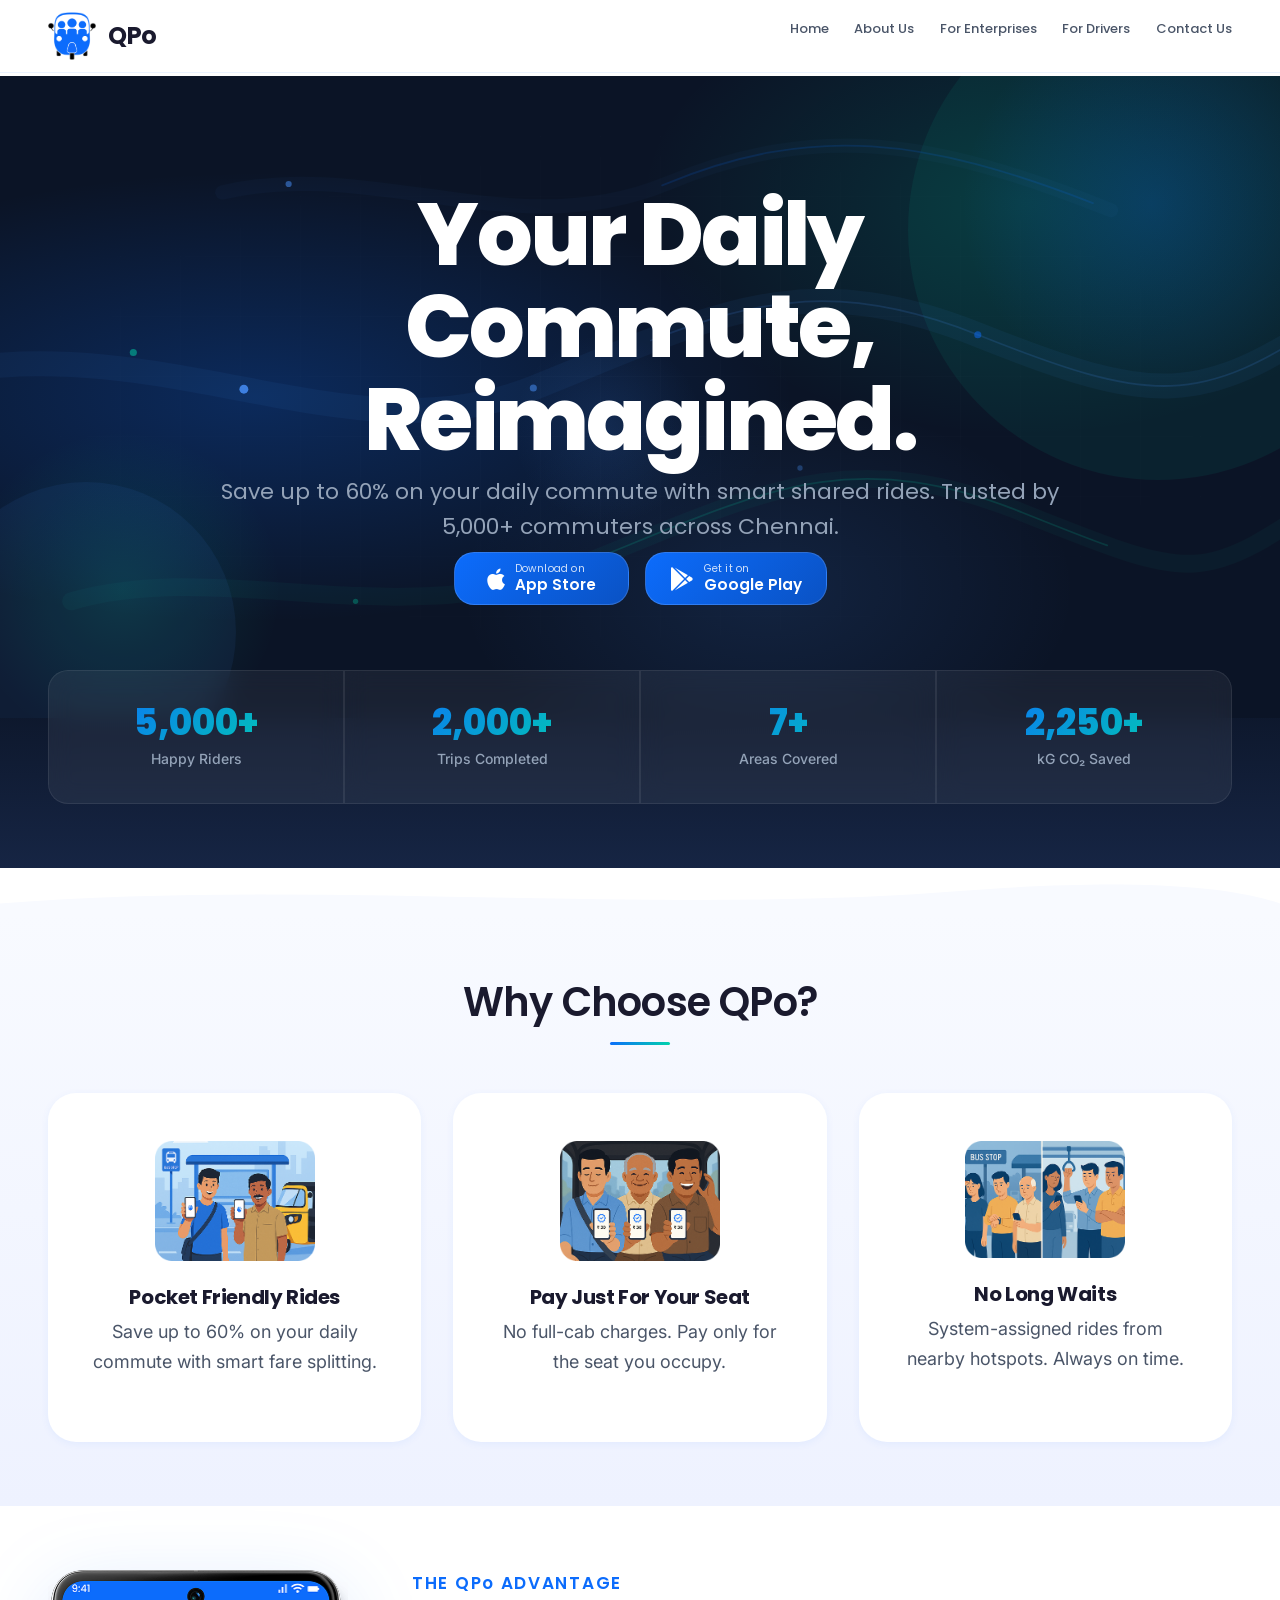
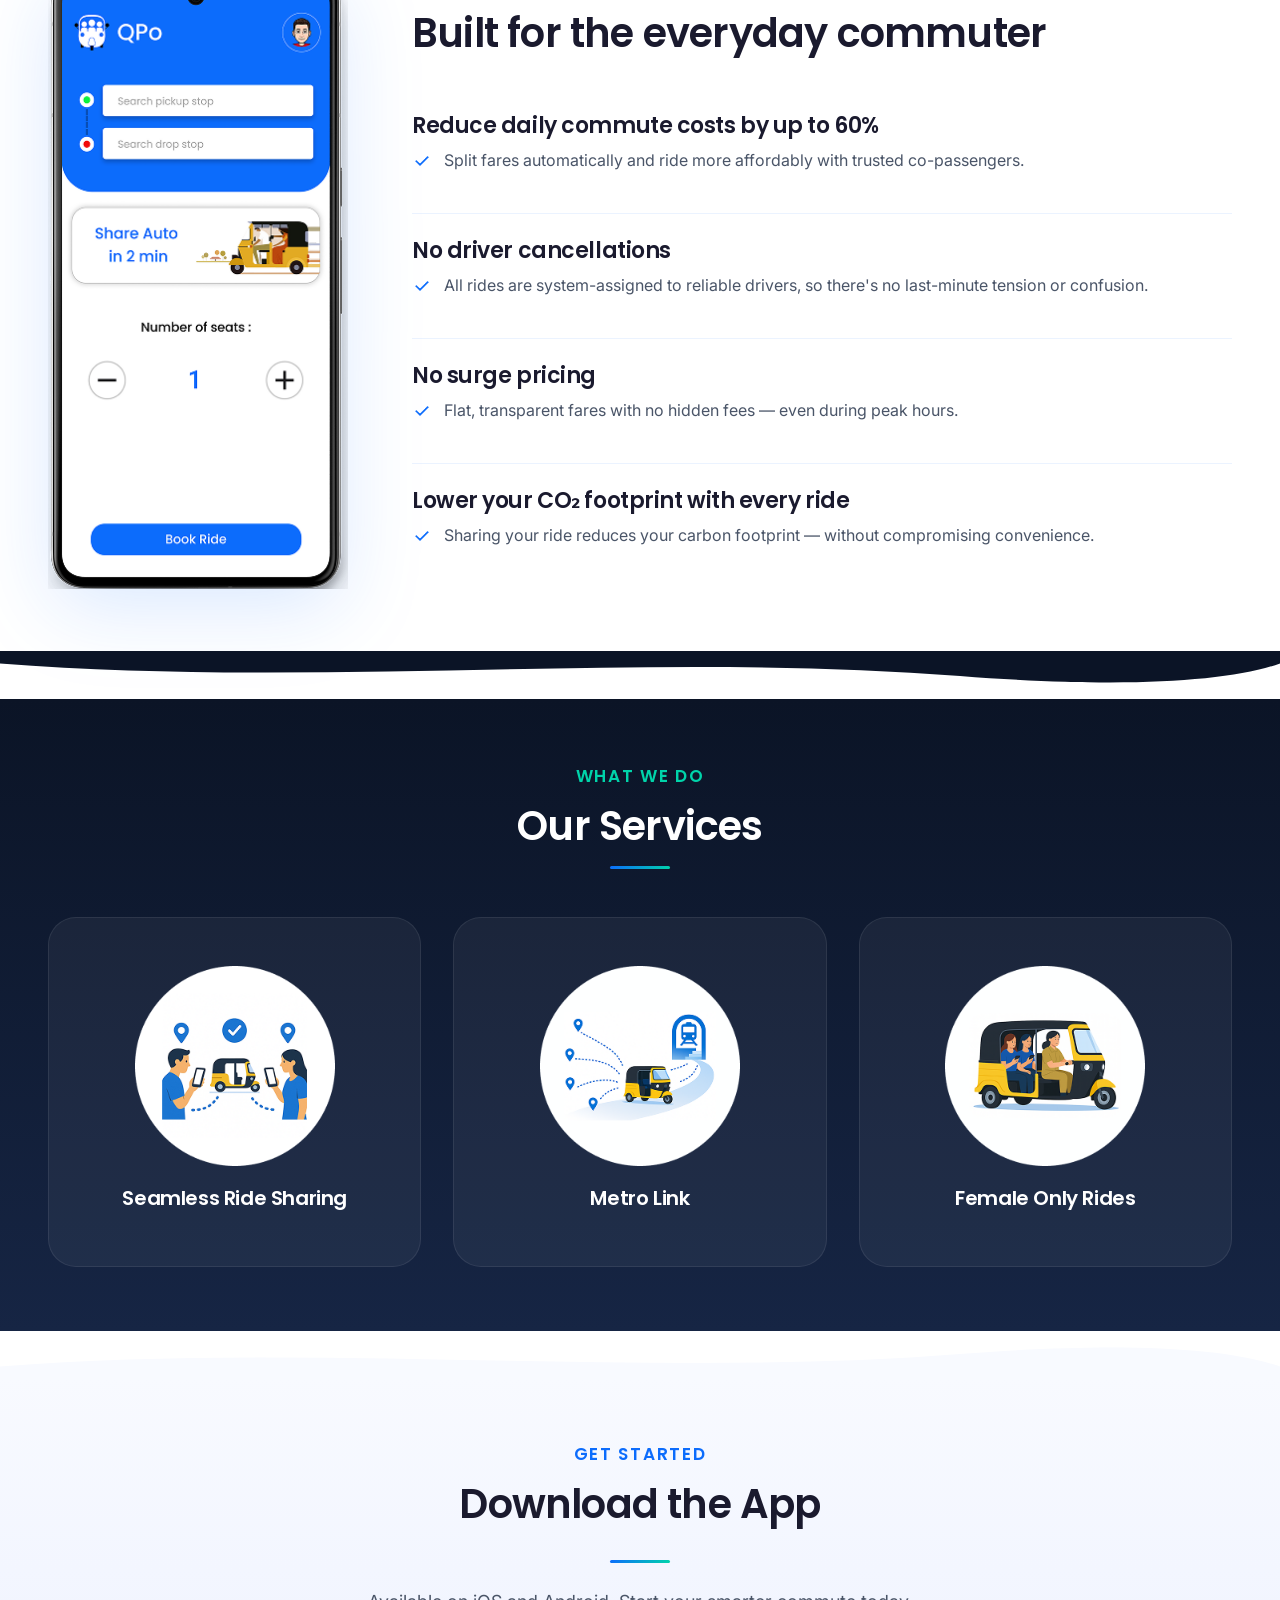
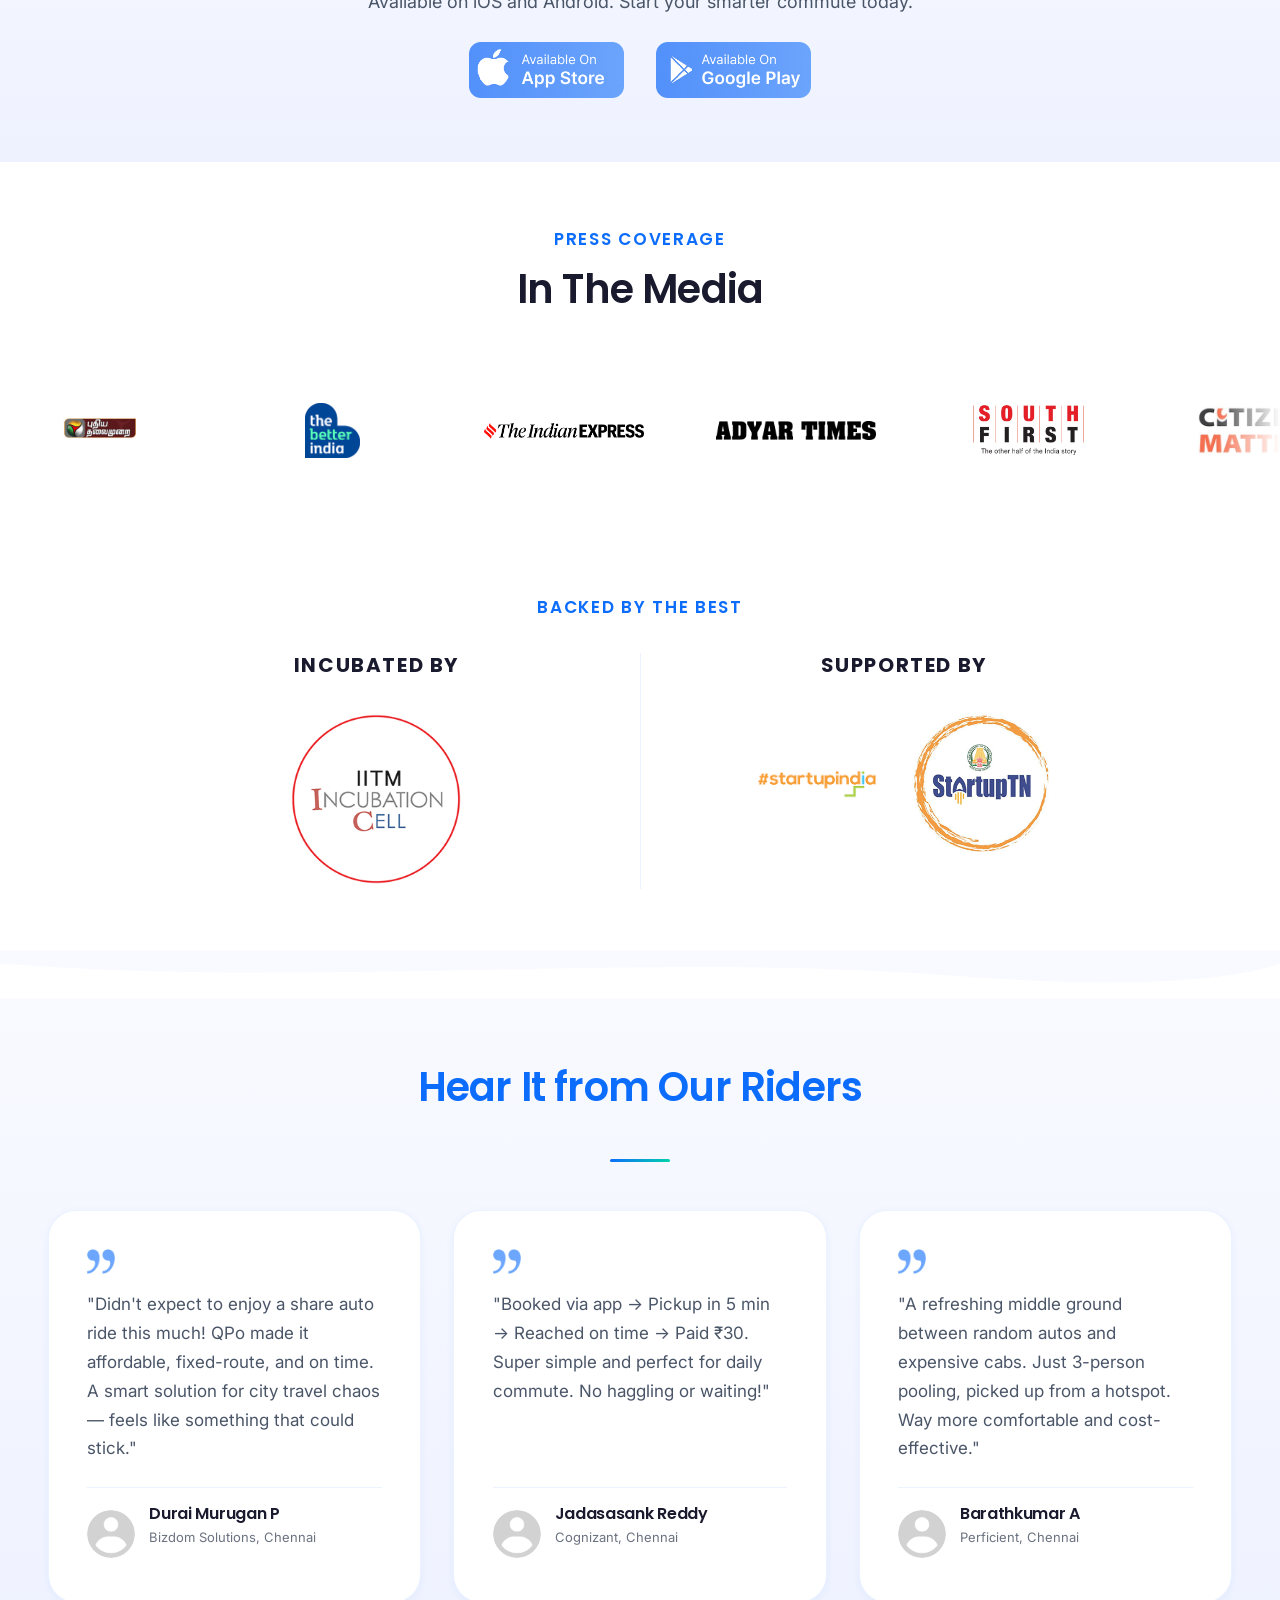
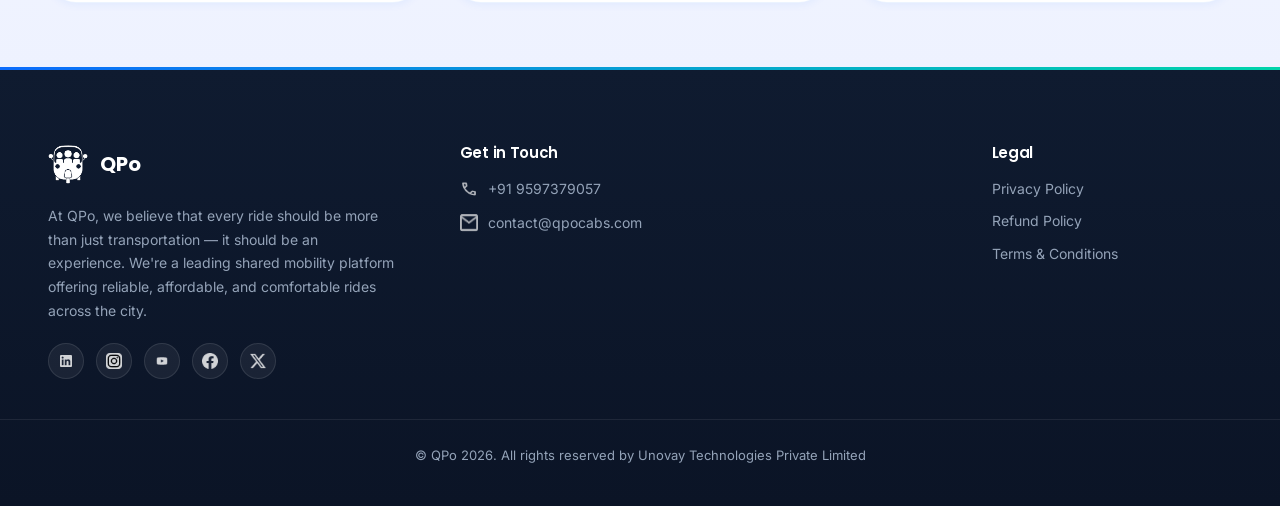
==== index.html @ b1e97e28 "QPo website revamp - complete redesign Full website overhaul with new design system, responsive layo" ====
<!DOCTYPE html>
<html lang="en">
<head>
    <meta charset="UTF-8">
    <meta name="viewport" content="width=device-width, initial-scale=1.0">
    <title>QPo - Shared Rides, Smarter Commutes</title>
    <link rel="icon" href="/pictures/logo.png" type="image/png">
    <link rel="stylesheet" href="https://cdnjs.cloudflare.com/ajax/libs/font-awesome/5.15.4/css/all.min.css" />
    <link href="https://cdn.jsdelivr.net/npm/bootstrap@5.3.3/dist/css/bootstrap.min.css" rel="stylesheet">
    <link href="/main.css" rel="stylesheet">
</head>
<body>

    <!-- ═══ Header ═══ -->
    <header class="qpo-header">
        <div class="nav-container">
            <a href="/index.html" class="logo">
                <img src="/pictures/QPo logo transparent bg.png" alt="QPo Logo" />
                <span>QPo</span>
            </a>
            <div id="menu-btn" class="fas fa-bars" aria-label="Toggle menu" tabindex="0" role="button"></div>
            <ul class="nav-links">
                <li><a href="/index.html" class="active">Home</a></li>
                <li><a href="/about-us.html">About Us</a></li>
                <li><a href="/For-enterprises.html">For Enterprises</a></li>
                <li><a href="/for-drivers.html">For Drivers</a></li>
                <li><a href="#footer" data-contact-link>Contact Us</a></li>
            </ul>
        </div>
    </header>
    <div class="header-spacer"></div>


    <!-- ═══ HERO — Full-Screen Animated Route Map ═══ -->
    <section class="qpo-hero qpo-hero--home">
        <!-- Animated background layers -->
        <div class="hero-gradient-mesh"></div>
        <div class="hero-grid-overlay"></div>
        <div class="hero-orb hero-orb--1"></div>
        <div class="hero-orb hero-orb--2"></div>
        <div class="hero-orb hero-orb--3"></div>

        <!-- Animated route paths with moving dots -->
        <div class="hero-route-canvas">
            <svg viewBox="0 0 1440 900" fill="none" xmlns="http://www.w3.org/2000/svg" preserveAspectRatio="xMidYMid slice">
                <!-- Route 1: Main road -->
                <path d="M-50 420 C200 380, 400 520, 600 440 S900 300, 1100 380 S1350 460, 1500 360" stroke="rgba(74,148,255,0.06)" stroke-width="28" stroke-linecap="round" fill="none"/>
                <path class="route-path route-path--1" d="M-50 420 C200 380, 400 520, 600 440 S900 300, 1100 380 S1350 460, 1500 360" stroke-dasharray="12 8" stroke-width="1.5"/>

                <!-- Route 2: Secondary road -->
                <path d="M80 680 C250 630, 450 720, 650 640 S950 500, 1150 580 S1350 660, 1500 560" stroke="rgba(0,212,170,0.04)" stroke-width="20" stroke-linecap="round" fill="none"/>
                <path class="route-path route-path--2" d="M80 680 C250 630, 450 720, 650 640 S950 500, 1150 580 S1350 660, 1500 560" stroke-dasharray="10 6" stroke-width="1.2"/>

                <!-- Route 3: Upper connecting road -->
                <path d="M250 220 C420 180, 580 280, 750 210 S1050 160, 1250 240" stroke="rgba(74,148,255,0.03)" stroke-width="16" stroke-linecap="round" fill="none"/>
                <path class="route-path route-path--3" d="M250 220 C420 180, 580 280, 750 210 S1050 160, 1250 240" stroke-dasharray="8 6" stroke-width="1"/>

                <!-- Moving dot 1 (main route) -->
                <circle r="5" fill="#4A94FF" opacity="0.8">
                    <animateMotion dur="10s" repeatCount="indefinite" path="M-50 420 C200 380, 400 520, 600 440 S900 300, 1100 380 S1350 460, 1500 360" />
                </circle>

                <!-- Moving dot 2 (secondary route) -->
                <circle r="4" fill="#00D4AA" opacity="0.6">
                    <animateMotion dur="12s" repeatCount="indefinite" begin="3s" path="M80 680 C250 630, 450 720, 650 640 S950 500, 1150 580 S1350 660, 1500 560" />
                </circle>

                <!-- Moving dot 3 (upper route) -->
                <circle r="3.5" fill="#4A94FF" opacity="0.5">
                    <animateMotion dur="14s" repeatCount="indefinite" begin="1s" path="M250 220 C420 180, 580 280, 750 210 S1050 160, 1250 240" />
                </circle>

                <!-- Static waypoint dots -->
                <circle cx="150" cy="400" r="4" fill="#00D4AA" opacity="0.5"/>
                <circle cx="600" cy="440" r="4" fill="#4A94FF" opacity="0.5"/>
                <circle cx="1100" cy="380" r="4" fill="#0C6CFC" opacity="0.5"/>
                <circle cx="400" cy="680" r="3" fill="#00D4AA" opacity="0.3"/>
                <circle cx="900" cy="530" r="3" fill="#4A94FF" opacity="0.3"/>
            </svg>
        </div>

        <!-- Center content -->
        <div class="hero-center-content">
            <h1 class="animate-in">
                Your Daily Commute,<br>
                <span class="highlight">Reimagined.</span>
            </h1>
            <p class="hero-tagline animate-in animate-in-delay-2">
                Save up to 60% on your daily commute with smart shared rides. Trusted by 5,000+ commuters across Chennai.
            </p>
            <div class="qpo-hero-cta animate-in animate-in-delay-3" style="margin-top: 0.5rem;">
                <a href="https://apps.apple.com/us/app/qpo-shareauto/id6742070593" class="qpo-store-btn">
                    <i class="fab fa-apple"></i>
                    <span><small>Download on</small>App Store</span>
                </a>
                <a href="https://play.google.com/store/apps/details?id=com.qpocabs.qpo_rider&pli=1" class="qpo-store-btn">
                    <i class="fab fa-google-play"></i>
                    <span><small>Get it on</small>Google Play</span>
                </a>
            </div>
        </div>
    </section>


    <!-- ═══ Floating Stats Bar (overlaps hero bottom) ═══ -->
    <div class="qpo-section--dark" style="padding: 0 0 var(--section-padding);">
        <div class="qpo-stat-bar reveal">
            <div class="qpo-stat-bar-item">
                <div class="qpo-stat-bar-number" data-target="5000">5,000+</div>
                <div class="qpo-stat-bar-label">Happy Riders</div>
            </div>
            <div class="qpo-stat-bar-item">
                <div class="qpo-stat-bar-number" data-target="2000">2,000+</div>
                <div class="qpo-stat-bar-label">Trips Completed</div>
            </div>
            <div class="qpo-stat-bar-item">
                <div class="qpo-stat-bar-number" data-target="7">7+</div>
                <div class="qpo-stat-bar-label">Areas Covered</div>
            </div>
            <div class="qpo-stat-bar-item">
                <div class="qpo-stat-bar-number">2,250+</div>
                <div class="qpo-stat-bar-label">kG CO&#8322; Saved</div>
            </div>
        </div>
    </div>


    <!-- ═══ Wave Divider ═══ -->
    <div class="qpo-wave-divider">
        <svg viewBox="0 0 1440 80" fill="none" xmlns="http://www.w3.org/2000/svg" preserveAspectRatio="none">
            <path d="M0 60C360 20 720 80 1080 40C1260 20 1380 30 1440 60V80H0V60Z" fill="#F8FAFF"/>
        </svg>
    </div>


    <!-- ═══ Why Choose Us — V2 Cards with gradient hover borders ═══ -->
    <section class="qpo-section qpo-section--surface">
        <div class="qpo-container text-center">
            <h2 class="reveal">Why Choose QPo?</h2>
            <div class="accent-line accent-line--center reveal"></div>

            <div class="qpo-feature-grid reveal-stagger" style="margin-top: 3rem;">
                <div class="qpo-feature-card-v2 reveal">
                    <img src="/pictures/why-choose-1.png" alt="Pocket Friendly Rides">
                    <h5>Pocket Friendly Rides</h5>
                    <p style="margin-top: 0.5rem;">Save up to 60% on your daily commute with smart fare splitting.</p>
                </div>
                <div class="qpo-feature-card-v2 reveal">
                    <img src="/pictures/why-choose-us-2.png" alt="Pay Just For Your Seat">
                    <h5>Pay Just For Your Seat</h5>
                    <p style="margin-top: 0.5rem;">No full-cab charges. Pay only for the seat you occupy.</p>
                </div>
                <div class="qpo-feature-card-v2 reveal">
                    <img src="/pictures/why-choose-us-3.png" alt="No Long Waits">
                    <h5>No Long Waits</h5>
                    <p style="margin-top: 0.5rem;">System-assigned rides from nearby hotspots. Always on time.</p>
                </div>
            </div>
        </div>
    </section>


    <!-- ═══ Benefits Section (Desktop) ═══ -->
    <section class="qpo-section">
        <div class="qpo-benefits">
            <div class="qpo-benefits-phone reveal">
                <img src="/pictures/Phone Screen img.png" alt="QPo App Screen">
            </div>
            <div class="qpo-benefits-list">
                <span class="section-label reveal">The <span class="brand-keep">QPo</span> Advantage</span>
                <h2 class="reveal" style="margin-bottom: 2rem;">Built for the everyday commuter</h2>
                <div class="qpo-benefit-item reveal">
                    <h3>Reduce daily commute costs by up to 60%</h3>
                    <p><img src="/pictures/check.png" alt="check"> Split fares automatically and ride more affordably with trusted co-passengers.</p>
                </div>
                <div class="qpo-benefit-item reveal">
                    <h3>No driver cancellations</h3>
                    <p><img src="/pictures/check.png" alt="check"> All rides are system-assigned to reliable drivers, so there's no last-minute tension or confusion.</p>
                </div>
                <div class="qpo-benefit-item reveal">
                    <h3>No surge pricing</h3>
                    <p><img src="/pictures/check.png" alt="check"> Flat, transparent fares with no hidden fees — even during peak hours.</p>
                </div>
                <div class="qpo-benefit-item reveal">
                    <h3>Lower your CO&#8322; footprint with every ride</h3>
                    <p><img src="/pictures/check.png" alt="check"> Sharing your ride reduces your carbon footprint — without compromising convenience.</p>
                </div>
            </div>
        </div>
    </section>

    <!-- ═══ Benefits Mobile Accordion ═══ -->
    <section class="qpo-section qpo-mobile-accordion" style="padding-top: 0;">
        <div class="qpo-container">
            <div class="qpo-mobile-accordion-item">
                <div class="qpo-mobile-accordion-title">
                    Reduce daily commute costs by up to 60%
                    <img src="/pictures/up-arrow.png" class="arrow" alt="toggle">
                </div>
                <div class="qpo-mobile-accordion-desc">
                    <p><img src="/pictures/check.png" alt="check">Split fares automatically and ride more affordably with trusted co-passengers.</p>
                </div>
            </div>
            <div class="qpo-mobile-accordion-item">
                <div class="qpo-mobile-accordion-title">
                    No driver cancellations
                    <img src="/pictures/up-arrow.png" class="arrow" alt="toggle">
                </div>
                <div class="qpo-mobile-accordion-desc">
                    <p><img src="/pictures/check.png" alt="check">All rides are system-assigned to reliable drivers, so there's no last-minute tension or confusion.</p>
                </div>
            </div>
            <div class="qpo-mobile-accordion-item">
                <div class="qpo-mobile-accordion-title">
                    No surge pricing
                    <img src="/pictures/up-arrow.png" class="arrow" alt="toggle">
                </div>
                <div class="qpo-mobile-accordion-desc">
                    <p><img src="/pictures/check.png" alt="check">Flat, transparent fares with no hidden fees — even during peak hours.</p>
                </div>
            </div>
            <div class="qpo-mobile-accordion-item">
                <div class="qpo-mobile-accordion-title">
                    Lower your CO&#8322; footprint with every ride
                    <img src="/pictures/up-arrow.png" class="arrow" alt="toggle">
                </div>
                <div class="qpo-mobile-accordion-desc">
                    <p><img src="/pictures/check.png" alt="check">Sharing your ride reduces your carbon footprint — without compromising convenience.</p>
                </div>
            </div>
        </div>
    </section>


    <!-- ═══ Wave Divider to Dark ═══ -->
    <div class="qpo-wave-divider qpo-wave-divider--flip">
        <svg viewBox="0 0 1440 80" fill="none" xmlns="http://www.w3.org/2000/svg" preserveAspectRatio="none">
            <path d="M0 60C360 20 720 80 1080 40C1260 20 1380 30 1440 60V80H0V60Z" fill="#0B1426"/>
        </svg>
    </div>


    <!-- ═══ Our Services (Dark Section — V2 Cards with glow) ═══ -->
    <section class="qpo-section qpo-section--dark">
        <div class="qpo-container text-center">
            <span class="section-label section-label--light reveal">What We Do</span>
            <h2 class="reveal">Our Services</h2>
            <div class="accent-line accent-line--center reveal"></div>

            <div class="qpo-services-grid reveal-stagger" style="margin-top: 3rem;">
                <div class="qpo-service-card-v2 reveal">
                    <img src="/pictures/image-1.png" alt="Seamless Ride Sharing">
                    <h3>Seamless Ride Sharing</h3>
                </div>
                <div class="qpo-service-card-v2 reveal">
                    <img src="/pictures/image-2.png" alt="Metro Link">
                    <h3>Metro Link</h3>
                </div>
                <div class="qpo-service-card-v2 reveal">
                    <img src="/pictures/image-3.png" alt="Female Only Rides">
                    <h3>Female Only Rides</h3>
                </div>
            </div>
        </div>
    </section>


    <!-- ═══ Wave Divider ═══ -->
    <div class="qpo-wave-divider">
        <svg viewBox="0 0 1440 80" fill="none" xmlns="http://www.w3.org/2000/svg" preserveAspectRatio="none">
            <path d="M0 60C360 20 720 80 1080 40C1260 20 1380 30 1440 60V80H0V60Z" fill="#F8FAFF"/>
        </svg>
    </div>


    <!-- ═══ Download App ═══ -->
    <section class="qpo-section qpo-section--surface">
        <div class="qpo-container qpo-download text-center reveal">
            <span class="section-label">Get Started</span>
            <h2>Download the App</h2>
            <div class="accent-line accent-line--center"></div>
            <p class="qpo-download-text" style="max-width: 640px; margin: 1.5rem auto;">Available on iOS and Android. Start your smarter commute today.</p>
            <div class="qpo-download-links" style="margin-top: 1.5rem;">
                <a href="https://apps.apple.com/us/app/qpo-shareauto/id6742070593"><img src="/pictures/apple-store.png" alt="Download on App Store"></a>
                <a href="https://play.google.com/store/apps/details?id=com.qpocabs.qpo_rider&pli=1"><img src="/pictures/play-store.png" alt="Get it on Google Play"></a>
            </div>
        </div>
    </section>


    <!-- ═══ In The Media ═══ -->
    <section class="qpo-section qpo-media-section">
        <div class="qpo-container text-center">
            <span class="section-label reveal">Press Coverage</span>
            <h2 class="reveal">In The Media</h2>
            <div class="accent-line accent-line--center reveal"></div>
        </div>
        <div class="qpo-media-scroll-wrapper" style="margin-top: 2.5rem;">
            <div class="qpo-media-scroll-track">
                <div class="qpo-media-card"><a href="https://youtu.be/pRxEVFcSMo4?si=vRV1VZRe4TWzk6QQ"><img src="/pictures/logo-puthiya-thalaimurai.jpg" alt="Puthiya Thalaimurai"></a><p><a href="https://youtu.be/pRxEVFcSMo4?si=vRV1VZRe4TWzk6QQ">Read Article &rarr;</a></p></div>
                <div class="qpo-media-card"><a href="https://thebetterindia.com/396401/chennai-college-students-build-app-share-auto-qpo-traffic-route/"><img src="/pictures/logo-better-india.png" alt="The Better India"></a><p><a href="https://thebetterindia.com/396401/chennai-college-students-build-app-share-auto-qpo-traffic-route/">Read Article &rarr;</a></p></div>
                <div class="qpo-media-card"><a href="https://indianexpress.com/article/education/life-in-an-iit-madras-indian-student-oman-cbse-class-12-btech-mechanical-engineering-startup-9531815/"><img src="/pictures/logo-indian-express.png" alt="The Indian Express"></a><p><a href="https://indianexpress.com/article/education/life-in-an-iit-madras-indian-student-oman-cbse-class-12-btech-mechanical-engineering-startup-9531815/">Read Article &rarr;</a></p></div>
                <div class="qpo-media-card"><a href="https://adyartimes.in/qpo-shareride-a-mobile-application-to-hail-share-autos-on-omr/"><img src="/pictures/logo-adyar-times.png" alt="Adyar Times"></a><p><a href="https://adyartimes.in/qpo-shareride-a-mobile-application-to-hail-share-autos-on-omr/">Read Article &rarr;</a></p></div>
                <div class="qpo-media-card"><a href="https://thesouthfirst.com/tamilnadu/qpo-redefining-city-commutes-with-innovative-share-auto-solutions/"><img src="/pictures/south-first-logo 2.png" alt="South First"></a><p><a href="https://thesouthfirst.com/tamilnadu/qpo-redefining-city-commutes-with-innovative-share-auto-solutions/">Read Article &rarr;</a></p></div>
                <div class="qpo-media-card"><a href="https://citizenmatters.in/how-we-built-an-app-to-connect-share-autos-with-commuters-in-chennai/"><img src="/pictures/logo-citizen-matters.jpg" alt="Citizen Matters"></a><p><a href="https://citizenmatters.in/how-we-built-an-app-to-connect-share-autos-with-commuters-in-chennai/">Read Article &rarr;</a></p></div>
                <div class="qpo-media-card"><a href="https://guindytimes.com/articles/qpo-shareride-revolutionizing-the-everyday-ride"><img src="/pictures/logo-guindy-times.png" alt="Guindy Times"></a><p><a href="https://guindytimes.com/articles/qpo-shareride-revolutionizing-the-everyday-ride">Read Article &rarr;</a></p></div>
                <div class="qpo-media-card"><a href="https://www.livechennai.com/detailnews.asp?catid=&newsid=72684"><img src="/pictures/logo-live-chennai.jpg" alt="Live Chennai"></a><p><a href="https://www.livechennai.com/detailnews.asp?catid=&newsid=72684">Read Article &rarr;</a></p></div>
                <div class="qpo-media-card"><a href="https://www.instagram.com/reel/DEpHl1loFRe/?igsh=MWVpamdxcGh5am5uYw=="><img src="/pictures/logo-chennai-live.png" alt="Chennai Live 104.8"></a><p><a href="https://www.instagram.com/reel/DEpHl1loFRe/?igsh=MWVpamdxcGh5am5uYw==">Read Article &rarr;</a></p></div>
                <!-- Duplicate for seamless loop -->
                <div class="qpo-media-card"><a href="https://youtu.be/pRxEVFcSMo4?si=vRV1VZRe4TWzk6QQ"><img src="/pictures/logo-puthiya-thalaimurai.jpg" alt="Puthiya Thalaimurai"></a><p><a href="https://youtu.be/pRxEVFcSMo4?si=vRV1VZRe4TWzk6QQ">Read Article &rarr;</a></p></div>
                <div class="qpo-media-card"><a href="https://thebetterindia.com/396401/chennai-college-students-build-app-share-auto-qpo-traffic-route/"><img src="/pictures/logo-better-india.png" alt="The Better India"></a><p><a href="https://thebetterindia.com/396401/chennai-college-students-build-app-share-auto-qpo-traffic-route/">Read Article &rarr;</a></p></div>
                <div class="qpo-media-card"><a href="https://indianexpress.com/article/education/life-in-an-iit-madras-indian-student-oman-cbse-class-12-btech-mechanical-engineering-startup-9531815/"><img src="/pictures/logo-indian-express.png" alt="The Indian Express"></a><p><a href="https://indianexpress.com/article/education/life-in-an-iit-madras-indian-student-oman-cbse-class-12-btech-mechanical-engineering-startup-9531815/">Read Article &rarr;</a></p></div>
                <div class="qpo-media-card"><a href="https://adyartimes.in/qpo-shareride-a-mobile-application-to-hail-share-autos-on-omr/"><img src="/pictures/logo-adyar-times.png" alt="Adyar Times"></a><p><a href="https://adyartimes.in/qpo-shareride-a-mobile-application-to-hail-share-autos-on-omr/">Read Article &rarr;</a></p></div>
                <div class="qpo-media-card"><a href="https://thesouthfirst.com/tamilnadu/qpo-redefining-city-commutes-with-innovative-share-auto-solutions/"><img src="/pictures/south-first-logo 2.png" alt="South First"></a><p><a href="https://thesouthfirst.com/tamilnadu/qpo-redefining-city-commutes-with-innovative-share-auto-solutions/">Read Article &rarr;</a></p></div>
                <div class="qpo-media-card"><a href="https://citizenmatters.in/how-we-built-an-app-to-connect-share-autos-with-commuters-in-chennai/"><img src="/pictures/logo-citizen-matters.jpg" alt="Citizen Matters"></a><p><a href="https://citizenmatters.in/how-we-built-an-app-to-connect-share-autos-with-commuters-in-chennai/">Read Article &rarr;</a></p></div>
                <div class="qpo-media-card"><a href="https://guindytimes.com/articles/qpo-shareride-revolutionizing-the-everyday-ride"><img src="/pictures/logo-guindy-times.png" alt="Guindy Times"></a><p><a href="https://guindytimes.com/articles/qpo-shareride-revolutionizing-the-everyday-ride">Read Article &rarr;</a></p></div>
                <div class="qpo-media-card"><a href="https://www.livechennai.com/detailnews.asp?catid=&newsid=72684"><img src="/pictures/logo-live-chennai.jpg" alt="Live Chennai"></a><p><a href="https://www.livechennai.com/detailnews.asp?catid=&newsid=72684">Read Article &rarr;</a></p></div>
                <div class="qpo-media-card"><a href="https://www.instagram.com/reel/DEpHl1loFRe/?igsh=MWVpamdxcGh5am5uYw=="><img src="/pictures/logo-chennai-live.png" alt="Chennai Live 104.8"></a><p><a href="https://www.instagram.com/reel/DEpHl1loFRe/?igsh=MWVpamdxcGh5am5uYw==">Read Article &rarr;</a></p></div>
            </div>
        </div>
    </section>


    <!-- ═══ Supported By / Incubated By ═══ -->
    <section class="qpo-section qpo-supported">
        <div class="qpo-container">
            <span class="section-label reveal" style="display:block;text-align:center;">Backed By The Best</span>
            <div class="qpo-supported-wrapper reveal">
                <div class="qpo-supported-block">
                    <h3>Incubated By</h3>
                    <div class="qpo-supported-logos">
                        <img src="/pictures/supported-by-1.png" alt="IITM Incubation Cell" style="max-height: 180px;">
                    </div>
                </div>
                <div class="qpo-supported-divider"></div>
                <div class="qpo-supported-block">
                    <h3>Supported By</h3>
                    <div class="qpo-supported-logos">
                        <img src="/pictures/supported-by-3.png" alt="Startup India" style="max-height: 130px;">
                        <img src="/pictures/supported-by-4.png" alt="Startup TN" style="max-height: 150px;">
                    </div>
                </div>
            </div>
        </div>
    </section>


    <!-- ═══ Wave Divider ═══ -->
    <div class="qpo-wave-divider qpo-wave-divider--flip">
        <svg viewBox="0 0 1440 80" fill="none" xmlns="http://www.w3.org/2000/svg" preserveAspectRatio="none">
            <path d="M0 60C360 20 720 80 1080 40C1260 20 1380 30 1440 60V80H0V60Z" fill="#F8FAFF"/>
        </svg>
    </div>


    <!-- ═══ Testimonials — V2 Cards with animated left border ═══ -->
    <section class="qpo-section qpo-section--surface qpo-testimonials">
        <div class="qpo-container">
            <h2 class="reveal">Hear It from Our Riders</h2>
            <div class="accent-line accent-line--center reveal"></div>

            <!-- Desktop Grid -->
            <div class="qpo-testimonial-grid reveal-stagger" style="margin-top: 3rem;">
                <div class="qpo-testimonial-card-v2 reveal">
                    <div class="qpo-testimonial-quote-icon"><img src="/pictures/testi-img.png" alt="quote"></div>
                    <div class="qpo-testimonial-body">
                        "Didn't expect to enjoy a share auto ride this much! QPo made it affordable, fixed-route, and on time. A smart solution for city travel chaos — feels like something that could stick."
                    </div>
                    <div class="qpo-testimonial-footer">
                        <img src="/pictures/man.png" alt="Durai Murugan P">
                        <div class="qpo-testimonial-info"><h4>Durai Murugan P</h4><p>Bizdom Solutions, Chennai</p></div>
                    </div>
                </div>

                <div class="qpo-testimonial-card-v2 reveal">
                    <div class="qpo-testimonial-quote-icon"><img src="/pictures/testi-img.png" alt="quote"></div>
                    <div class="qpo-testimonial-body">
                        "Booked via app &rarr; Pickup in 5 min &rarr; Reached on time &rarr; Paid &#8377;30. Super simple and perfect for daily commute. No haggling or waiting!"
                    </div>
                    <div class="qpo-testimonial-footer">
                        <img src="/pictures/man.png" alt="Jadasasank Reddy">
                        <div class="qpo-testimonial-info"><h4>Jadasasank Reddy</h4><p>Cognizant, Chennai</p></div>
                    </div>
                </div>

                <div class="qpo-testimonial-card-v2 reveal">
                    <div class="qpo-testimonial-quote-icon"><img src="/pictures/testi-img.png" alt="quote"></div>
                    <div class="qpo-testimonial-body">
                        "A refreshing middle ground between random autos and expensive cabs. Just 3-person pooling, picked up from a hotspot. Way more comfortable and cost-effective."
                    </div>
                    <div class="qpo-testimonial-footer">
                        <img src="/pictures/man.png" alt="Barathkumar A">
                        <div class="qpo-testimonial-info"><h4>Barathkumar A</h4><p>Perficient, Chennai</p></div>
                    </div>
                </div>
            </div>

            <!-- Mobile Scroll -->
            <div class="qpo-testimonial-scroll-wrapper" style="margin-top: 2rem;">
                <div class="qpo-testimonial-scroll-track">
                    <div class="qpo-testimonial-scroll-card">
                        <div><img src="/pictures/testi-img.png" alt="quote" style="width:28px;height:auto;opacity:0.6;"></div>
                        <div style="font-size:0.9375rem;color:var(--color-text-secondary);line-height:1.7;">"Didn't expect to enjoy a share auto ride this much! QPo made it affordable, fixed-route, and on time. A smart solution for city travel chaos — feels like something that could stick."</div>
                        <div style="display:flex;align-items:center;gap:0.75rem;padding-top:0.75rem;border-top:1px solid var(--color-border);"><img src="/pictures/man.png" alt="profile" style="width:40px;height:40px;border-radius:50%;"><div><strong style="font-size:0.875rem;">Durai Murugan P</strong><br><span style="font-size:0.75rem;color:var(--color-text-muted);">Bizdom Solutions, Chennai</span></div></div>
                    </div>
                    <div class="qpo-testimonial-scroll-card">
                        <div><img src="/pictures/testi-img.png" alt="quote" style="width:28px;height:auto;opacity:0.6;"></div>
                        <div style="font-size:0.9375rem;color:var(--color-text-secondary);line-height:1.7;">"Booked via app &rarr; Pickup in 5 min &rarr; Reached on time &rarr; Paid &#8377;30. Super simple and perfect for daily commute. No haggling or waiting!"</div>
                        <div style="display:flex;align-items:center;gap:0.75rem;padding-top:0.75rem;border-top:1px solid var(--color-border);"><img src="/pictures/man.png" alt="profile" style="width:40px;height:40px;border-radius:50%;"><div><strong style="font-size:0.875rem;">Jadasasank Reddy</strong><br><span style="font-size:0.75rem;color:var(--color-text-muted);">Cognizant, Chennai</span></div></div>
                    </div>
                    <div class="qpo-testimonial-scroll-card">
                        <div><img src="/pictures/testi-img.png" alt="quote" style="width:28px;height:auto;opacity:0.6;"></div>
                        <div style="font-size:0.9375rem;color:var(--color-text-secondary);line-height:1.7;">"A refreshing middle ground between random autos and expensive cabs. Just 3-person pooling, picked up from a hotspot. Way more comfortable and cost-effective."</div>
                        <div style="display:flex;align-items:center;gap:0.75rem;padding-top:0.75rem;border-top:1px solid var(--color-border);"><img src="/pictures/man.png" alt="profile" style="width:40px;height:40px;border-radius:50%;"><div><strong style="font-size:0.875rem;">Barathkumar A</strong><br><span style="font-size:0.75rem;color:var(--color-text-muted);">Perficient, Chennai</span></div></div>
                    </div>
                    <!-- Duplicate for loop -->
                    <div class="qpo-testimonial-scroll-card">
                        <div><img src="/pictures/testi-img.png" alt="quote" style="width:28px;height:auto;opacity:0.6;"></div>
                        <div style="font-size:0.9375rem;color:var(--color-text-secondary);line-height:1.7;">"Didn't expect to enjoy a share auto ride this much! QPo made it affordable, fixed-route, and on time. A smart solution for city travel chaos — feels like something that could stick."</div>
                        <div style="display:flex;align-items:center;gap:0.75rem;padding-top:0.75rem;border-top:1px solid var(--color-border);"><img src="/pictures/man.png" alt="profile" style="width:40px;height:40px;border-radius:50%;"><div><strong style="font-size:0.875rem;">Durai Murugan P</strong><br><span style="font-size:0.75rem;color:var(--color-text-muted);">Bizdom Solutions, Chennai</span></div></div>
                    </div>
                    <div class="qpo-testimonial-scroll-card">
                        <div><img src="/pictures/testi-img.png" alt="quote" style="width:28px;height:auto;opacity:0.6;"></div>
                        <div style="font-size:0.9375rem;color:var(--color-text-secondary);line-height:1.7;">"Booked via app &rarr; Pickup in 5 min &rarr; Reached on time &rarr; Paid &#8377;30. Super simple and perfect for daily commute. No haggling or waiting!"</div>
                        <div style="display:flex;align-items:center;gap:0.75rem;padding-top:0.75rem;border-top:1px solid var(--color-border);"><img src="/pictures/man.png" alt="profile" style="width:40px;height:40px;border-radius:50%;"><div><strong style="font-size:0.875rem;">Jadasasank Reddy</strong><br><span style="font-size:0.75rem;color:var(--color-text-muted);">Cognizant, Chennai</span></div></div>
                    </div>
                    <div class="qpo-testimonial-scroll-card">
                        <div><img src="/pictures/testi-img.png" alt="quote" style="width:28px;height:auto;opacity:0.6;"></div>
                        <div style="font-size:0.9375rem;color:var(--color-text-secondary);line-height:1.7;">"A refreshing middle ground between random autos and expensive cabs. Just 3-person pooling, picked up from a hotspot. Way more comfortable and cost-effective."</div>
                        <div style="display:flex;align-items:center;gap:0.75rem;padding-top:0.75rem;border-top:1px solid var(--color-border);"><img src="/pictures/man.png" alt="profile" style="width:40px;height:40px;border-radius:50%;"><div><strong style="font-size:0.875rem;">Barathkumar A</strong><br><span style="font-size:0.75rem;color:var(--color-text-muted);">Perficient, Chennai</span></div></div>
                    </div>
                </div>
            </div>
        </div>
    </section>


    <!-- ═══ Footer ═══ -->
    <footer class="qpo-footer" id="footer">
        <div class="qpo-footer-content">
            <div class="qpo-footer-brand">
                <div class="logo">
                    <img src="/pictures/footer-logo.png" alt="QPo Logo">
                    <span>QPo</span>
                </div>
                <p>At QPo, we believe that every ride should be more than just transportation — it should be an experience. We're a leading shared mobility platform offering reliable, affordable, and comfortable rides across the city.</p>
                <div class="qpo-footer-social">
                    <a href="https://www.linkedin.com/company/qpo-cabs/"><img src="/pictures/linkedin.png" alt="LinkedIn"></a>
                    <a href="https://www.instagram.com/qpo.app/"><img src="/pictures/instagram.png" alt="Instagram"></a>
                    <a href="https://www.youtube.com/@QPo_Cabs"><img src="/pictures/youtube.png" alt="YouTube"></a>
                    <a href="https://www.facebook.com/qpocabs"><img src="/pictures/facebook.png" alt="Facebook"></a>
                    <a href="https://x.com/qpo_cabs"><img src="/pictures/twitter.png" alt="X / Twitter"></a>
                </div>
            </div>

            <div class="qpo-footer-contact">
                <h4>Get in Touch</h4>
                <div class="qpo-footer-contact-item">
                    <img src="/pictures/call.png" alt="Phone">
                    <span>+91 9597379057</span>
                </div>
                <div class="qpo-footer-contact-item">
                    <img src="/pictures/mail.png" alt="Email">
                    <span>contact@qpocabs.com</span>
                </div>
            </div>

            <div class="qpo-footer-links">
                <h4>Legal</h4>
                <a href="/policy.html">Privacy Policy</a>
                <a href="/refund_policy.html">Refund Policy</a>
                <a href="/tandc.html">Terms & Conditions</a>
            </div>
        </div>

        <div class="qpo-footer-bottom">
            <p>&copy; QPo 2026. All rights reserved by Unovay Technologies Private Limited</p>
        </div>
    </footer>


    <script src="https://cdn.jsdelivr.net/npm/bootstrap@5.3.3/dist/js/bootstrap.bundle.min.js"></script>
    <script src="/animations.js"></script>

</body>
</html>
---- main.css ----
/* ============================================================
   QPo Cabs — Premium Design System
   Clean & Premium | Subtle Animations | Bootstrap Compatible
   ============================================================ */

@import url('https://fonts.googleapis.com/css2?family=Inter:ital,opsz,wght@0,14..32,100..900;1,14..32,100..900&family=Poppins:ital,wght@0,100;0,200;0,300;0,400;0,500;0,600;0,700;0,800;0,900;1,100;1,200;1,300;1,400;1,500;1,600;1,700;1,800;1,900&display=swap');

/* ── Design Tokens ──────────────────────────────────────────── */
:root {
  /* Colors */
  --color-primary: #0C6CFC;
  --color-primary-dark: #0A52C4;
  --color-primary-light: #4A94FF;
  --color-accent: #00D4AA;
  --color-accent-dark: #00B090;
  --color-dark: #0B1426;
  --color-dark-mid: #121E33;
  --color-dark-surface: #1A2A44;
  --color-surface: #F8FAFF;
  --color-surface-alt: #EEF2FF;
  --color-white: #FFFFFF;
  --color-text: #1A1A2E;
  --color-text-secondary: #4A5568;
  --color-text-muted: #6B7280;
  --color-text-on-dark: #E2E8F0;
  --color-text-on-dark-muted: #94A3B8;
  --color-border: rgba(12, 108, 252, 0.08);
  --color-border-light: rgba(255, 255, 255, 0.12);

  /* Gradients */
  --gradient-primary: linear-gradient(135deg, #0C6CFC 0%, #00D4AA 100%);
  --gradient-primary-reverse: linear-gradient(135deg, #00D4AA 0%, #0C6CFC 100%);
  --gradient-hero: linear-gradient(160deg, #0B1426 0%, #162544 40%, #0C6CFC 100%);
  --gradient-dark: linear-gradient(180deg, #0B1426 0%, #162544 100%);
  --gradient-dark-subtle: linear-gradient(180deg, #0F1B30 0%, #0B1426 100%);
  --gradient-surface: linear-gradient(180deg, #F8FAFF 0%, #EEF2FF 100%);
  --gradient-glass: linear-gradient(135deg, rgba(255,255,255,0.1) 0%, rgba(255,255,255,0.05) 100%);

  /* Shadows */
  --shadow-xs: 0 1px 3px rgba(12, 108, 252, 0.04);
  --shadow-sm: 0 2px 8px rgba(12, 108, 252, 0.06);
  --shadow-md: 0 8px 24px rgba(12, 108, 252, 0.08);
  --shadow-lg: 0 16px 48px rgba(12, 108, 252, 0.1);
  --shadow-xl: 0 24px 64px rgba(12, 108, 252, 0.12);
  --shadow-glow: 0 0 24px rgba(12, 108, 252, 0.15);
  --shadow-glow-accent: 0 0 24px rgba(0, 212, 170, 0.15);
  --shadow-card-hover: 0 12px 32px rgba(12, 108, 252, 0.14), 0 0 0 1px rgba(12, 108, 252, 0.06);

  /* Radii */
  --radius-sm: 8px;
  --radius-md: 14px;
  --radius-lg: 20px;
  --radius-xl: 28px;
  --radius-2xl: 36px;
  --radius-full: 9999px;

  /* Transitions */
  --ease-out: cubic-bezier(0.4, 0, 0.2, 1);
  --ease-spring: cubic-bezier(0.34, 1.56, 0.64, 1);
  --transition-fast: 0.2s var(--ease-out);
  --transition-base: 0.3s var(--ease-out);
  --transition-slow: 0.5s var(--ease-out);

  /* Typography */
  --font-display: 'Poppins', sans-serif;
  --font-body: 'Inter', sans-serif;

  /* Spacing */
  --section-padding: clamp(2.5rem, 5vw, 4.5rem);
  --container-max: 1280px;
  --container-padding: clamp(1rem, 4vw, 3rem);
}


/* ── Reset & Base ───────────────────────────────────────────── */
*, *::before, *::after {
  box-sizing: border-box;
  margin: 0;
  padding: 0;
}

html {
  scroll-behavior: smooth;
  -webkit-font-smoothing: antialiased;
  -moz-osx-font-smoothing: grayscale;
}

body {
  font-family: var(--font-body);
  font-weight: 400;
  color: var(--color-text);
  background: var(--color-white);
  line-height: 1.6;
  overflow-x: hidden;
}

img {
  max-width: 100%;
  height: auto;
  display: block;
}

a {
  color: inherit;
  text-decoration: none;
  transition: color var(--transition-fast);
}


/* ── Typography ─────────────────────────────────────────────── */
h1, h2, h3, h4, h5, h6 {
  font-family: var(--font-display);
  font-weight: 600;
  line-height: 1.2;
  letter-spacing: -0.02em;
  color: var(--color-text);
}

h1 { font-size: clamp(2rem, 5vw, 3.5rem); font-weight: 700; }
h2 { font-size: clamp(1.5rem, 3.5vw, 2.5rem); }
h3 { font-size: clamp(1.125rem, 2.5vw, 1.75rem); }
h4 { font-size: clamp(1rem, 2vw, 1.25rem); }

p {
  font-size: clamp(0.875rem, 1.5vw, 1.125rem);
  line-height: 1.7;
  color: var(--color-text-secondary);
}

/* Gradient text utility */
.gradient-text {
  background: var(--gradient-primary);
  -webkit-background-clip: text;
  -webkit-text-fill-color: transparent;
  background-clip: text;
}

/* Section label — small uppercase text above headings */
.section-label {
  font-family: var(--font-display);
  font-size: clamp(0.9375rem, 1.5vw, 1.0625rem);
  font-weight: 600;
  text-transform: uppercase;
  letter-spacing: 0.1em;
  color: var(--color-primary);
  margin-bottom: 0.75rem;
  display: inline-block;
}

/* Prevent QPo from being uppercased — keep brand casing */
.section-label .brand-keep {
  text-transform: none;
}

.section-label--light {
  color: var(--color-accent);
}

/* Accent line under section titles */
.accent-line {
  width: 60px;
  height: 3px;
  background: var(--gradient-primary);
  border-radius: 2px;
  margin-top: 1rem;
  display: inline-block;
}

.accent-line--center {
  display: block;
  margin-left: auto;
  margin-right: auto;
}


/* ── Layout ─────────────────────────────────────────────────── */
.qpo-container {
  width: 100%;
  max-width: var(--container-max);
  margin: 0 auto;
  padding: 0 var(--container-padding);
}

.qpo-section {
  padding: var(--section-padding) 0;
}

.qpo-section--dark {
  background: var(--gradient-dark);
  color: var(--color-text-on-dark);
}

.qpo-section--dark h2,
.qpo-section--dark h3,
.qpo-section--dark h4 {
  color: var(--color-white);
}

.qpo-section--dark p {
  color: var(--color-text-on-dark-muted);
}

.qpo-section--surface {
  background: var(--gradient-surface);
}

.text-center { text-align: center; }


/* ── Header / Navigation ────────────────────────────────────── */
.qpo-header {
  position: fixed;
  top: 0;
  left: 0;
  right: 0;
  z-index: 1000;
  background: rgba(255, 255, 255, 0.85);
  backdrop-filter: blur(16px);
  -webkit-backdrop-filter: blur(16px);
  border-bottom: 1px solid var(--color-border);
  transition: box-shadow var(--transition-base), background var(--transition-base);
}

.qpo-header.scrolled {
  background: rgba(255, 255, 255, 0.95);
  box-shadow: 0 4px 20px rgba(0, 0, 0, 0.06);
}

.qpo-header .nav-container {
  display: flex;
  justify-content: space-between;
  align-items: center;
  max-width: var(--container-max);
  margin: 0 auto;
  padding: 0.75rem var(--container-padding);
}

.qpo-header .logo {
  display: flex;
  align-items: center;
  gap: 0.75rem;
  text-decoration: none;
}

.qpo-header .logo img {
  width: 48px;
  height: 48px;
  border-radius: 0;
  background: transparent;
  mix-blend-mode: multiply;
  object-fit: contain;
}

.qpo-header .logo span {
  font-family: var(--font-display);
  font-size: clamp(1.25rem, 2vw, 1.5rem);
  font-weight: 700;
  color: var(--color-text);
  letter-spacing: -0.02em;
}

.qpo-header .nav-links {
  display: flex;
  list-style: none;
  gap: clamp(1rem, 2vw, 2rem);
  align-items: center;
}

.qpo-header .nav-links a {
  font-family: var(--font-display);
  font-size: clamp(0.8125rem, 1vw, 0.9375rem);
  font-weight: 500;
  white-space: nowrap;
  color: var(--color-text-secondary);
  text-decoration: none;
  position: relative;
  padding: 0.25rem 0;
  transition: color var(--transition-fast);
}

.qpo-header .nav-links a::after {
  content: '';
  position: absolute;
  bottom: -2px;
  left: 50%;
  width: 0;
  height: 2px;
  background: var(--gradient-primary);
  border-radius: 1px;
  transition: width var(--transition-base), left var(--transition-base);
}

.qpo-header .nav-links a:hover,
.qpo-header .nav-links a.active {
  color: var(--color-primary);
}

.qpo-header .nav-links a:hover::after,
.qpo-header .nav-links a.active::after {
  width: 100%;
  left: 0;
}

/* Hamburger */
.qpo-header #menu-btn {
  display: none;
  font-size: 1.5rem;
  cursor: pointer;
  color: var(--color-text);
  padding: 0.5rem;
  border-radius: var(--radius-sm);
  transition: background var(--transition-fast), color var(--transition-fast);
}

.qpo-header #menu-btn:hover {
  background: var(--color-surface);
  color: var(--color-primary);
}

/* Header spacer to push content below fixed header */
.header-spacer {
  height: 76px;
}


/* ── Hero Section ───────────────────────────────────────────── */
.qpo-hero {
  position: relative;
  min-height: 70vh;
  display: flex;
  align-items: center;
  overflow: hidden;
  background: var(--gradient-hero);
  padding: clamp(2rem, 6vw, 5rem) 0;
}

/* Subtle floating shapes in hero */
.qpo-hero::before,
.qpo-hero::after {
  content: '';
  position: absolute;
  border-radius: 50%;
  opacity: 0.07;
  pointer-events: none;
}

.qpo-hero::before {
  width: 500px;
  height: 500px;
  background: var(--color-accent);
  top: -15%;
  right: -10%;
  animation: float-slow 20s ease-in-out infinite;
}

.qpo-hero::after {
  width: 300px;
  height: 300px;
  background: var(--color-primary-light);
  bottom: -10%;
  left: -5%;
  animation: float-slow 25s ease-in-out infinite reverse;
}

@keyframes float-slow {
  0%, 100% { transform: translate(0, 0) scale(1); }
  33% { transform: translate(30px, -20px) scale(1.05); }
  66% { transform: translate(-20px, 15px) scale(0.95); }
}

.qpo-hero-content {
  position: relative;
  z-index: 2;
  max-width: var(--container-max);
  margin: 0 auto;
  padding: 0 var(--container-padding);
  display: grid;
  grid-template-columns: 1fr 1fr;
  gap: clamp(2rem, 5vw, 4rem);
  align-items: center;
}

.qpo-hero-text h1 {
  color: var(--color-white);
  font-size: clamp(2.25rem, 5.5vw, 4rem);
  font-weight: 800;
  line-height: 1.1;
  margin-bottom: 1.5rem;
}

.qpo-hero-text h1 .highlight {
  background: var(--gradient-primary-reverse);
  -webkit-background-clip: text;
  -webkit-text-fill-color: transparent;
  background-clip: text;
}

.qpo-hero-text p {
  color: var(--color-text-on-dark-muted);
  font-size: clamp(1rem, 1.5vw, 1.25rem);
  line-height: 1.7;
  margin-bottom: 2rem;
  max-width: 500px;
}

.qpo-hero-image {
  position: relative;
  z-index: 2;
  display: flex;
  justify-content: center;
}

.qpo-hero-image img {
  max-width: 100%;
  height: auto;
  border-radius: var(--radius-xl);
  filter: drop-shadow(0 20px 60px rgba(0, 0, 0, 0.3));
}

/* Hero CTA buttons */
.qpo-hero-cta {
  display: flex;
  gap: 1rem;
  flex-wrap: wrap;
  align-items: center;
}

.qpo-hero-cta img {
  height: clamp(40px, 5vw, 52px);
  width: auto;
  transition: transform var(--transition-fast), filter var(--transition-fast);
  border-radius: var(--radius-sm);
}

.qpo-hero-cta a:hover img {
  transform: translateY(-2px);
  filter: brightness(1.1);
}

/* Themed store download buttons */
.qpo-store-btn {
  display: inline-flex;
  align-items: center;
  justify-content: center;
  gap: 0.625rem;
  padding: 0.625rem 1.5rem;
  min-width: 175px;
  border-radius: var(--radius-lg);
  text-decoration: none;
  color: var(--color-white);
  background: linear-gradient(135deg, var(--color-primary) 0%, var(--color-primary-dark) 100%);
  border: 1px solid rgba(255, 255, 255, 0.15);
  transition: transform var(--transition-fast), box-shadow var(--transition-fast);
  font-family: var(--font-display);
}

.qpo-store-btn:hover {
  transform: translateY(-2px);
  box-shadow: 0 6px 20px rgba(12, 108, 252, 0.35);
}

.qpo-store-btn i {
  font-size: 1.5rem;
}

.qpo-store-btn span {
  display: flex;
  flex-direction: column;
  text-align: left;
  line-height: 1.2;
  font-weight: 600;
  font-size: 0.95rem;
}

.qpo-store-btn span small {
  font-weight: 400;
  font-size: 0.65rem;
  opacity: 0.8;
  letter-spacing: 0.02em;
}


/* ── Glass Cards ────────────────────────────────────────────── */
.qpo-glass-card {
  background: rgba(255, 255, 255, 0.75);
  backdrop-filter: blur(10px);
  -webkit-backdrop-filter: blur(10px);
  border: 1px solid rgba(255, 255, 255, 0.4);
  border-radius: var(--radius-lg);
  padding: clamp(1.5rem, 3vw, 2.5rem);
  box-shadow: var(--shadow-sm);
  transition: transform var(--transition-base), box-shadow var(--transition-base);
}

.qpo-glass-card:hover {
  transform: translateY(-4px);
  box-shadow: var(--shadow-card-hover);
}

/* Glass card on dark bg */
.qpo-section--dark .qpo-glass-card {
  background: rgba(255, 255, 255, 0.06);
  border: 1px solid rgba(255, 255, 255, 0.1);
}

.qpo-section--dark .qpo-glass-card:hover {
  background: rgba(255, 255, 255, 0.1);
  box-shadow: 0 12px 32px rgba(0, 0, 0, 0.2), 0 0 0 1px rgba(255, 255, 255, 0.1);
}


/* ── Feature Cards (Why Choose Us, Services etc.) ───────────── */
.qpo-feature-grid {
  display: grid;
  grid-template-columns: repeat(auto-fit, minmax(280px, 1fr));
  gap: clamp(1.5rem, 3vw, 2rem);
  margin-top: 3rem;
}

.qpo-feature-card {
  background: var(--color-white);
  border: 1px solid var(--color-border);
  border-radius: var(--radius-lg);
  padding: clamp(1.5rem, 3vw, 2.5rem);
  text-align: center;
  box-shadow: var(--shadow-xs);
  transition: transform var(--transition-base), box-shadow var(--transition-base), border-color var(--transition-base);
  position: relative;
  overflow: hidden;
}

.qpo-feature-card::before {
  content: '';
  position: absolute;
  top: 0;
  left: 0;
  right: 0;
  height: 3px;
  background: var(--gradient-primary);
  opacity: 0;
  transition: opacity var(--transition-base);
}

.qpo-feature-card:hover {
  transform: translateY(-6px);
  box-shadow: var(--shadow-lg);
  border-color: rgba(12, 108, 252, 0.12);
}

.qpo-feature-card:hover::before {
  opacity: 1;
}

.qpo-feature-card img {
  width: clamp(100px, 15vw, 180px);
  height: auto;
  margin: 0 auto 1.5rem;
  transition: transform var(--transition-base);
}

.qpo-feature-card:hover img {
  transform: scale(1.05);
}

.qpo-feature-card h5,
.qpo-feature-card h3 {
  font-size: clamp(1rem, 1.8vw, 1.25rem);
  font-weight: 600;
  margin-top: 0.5rem;
}


/* ── Benefits Section ───────────────────────────────────────── */
.qpo-benefits {
  display: grid;
  grid-template-columns: auto 1fr;
  gap: clamp(2rem, 5vw, 5rem);
  align-items: center;
  max-width: var(--container-max);
  margin: 0 auto;
  padding: 0 var(--container-padding);
}

.qpo-benefits-phone img {
  max-width: 300px;
  width: 100%;
  filter: drop-shadow(0 20px 40px rgba(12, 108, 252, 0.15));
}

.qpo-benefit-item {
  padding: clamp(1rem, 2vw, 1.5rem) 0;
  border-bottom: 1px solid var(--color-border);
}

.qpo-benefit-item:last-child {
  border-bottom: none;
}

.qpo-benefit-item h3 {
  font-size: clamp(1rem, 2vw, 1.375rem);
  font-weight: 600;
  margin-bottom: 0.5rem;
  color: var(--color-text);
}

.qpo-benefit-item p {
  display: flex;
  align-items: flex-start;
  gap: 0.75rem;
  font-size: clamp(0.875rem, 1.3vw, 1rem);
  color: var(--color-text-secondary);
  line-height: 1.6;
}

.qpo-benefit-item p img {
  width: 20px;
  height: 20px;
  flex-shrink: 0;
  margin-top: 3px;
}


/* ── Services Section ───────────────────────────────────────── */
.qpo-services-grid {
  display: grid;
  grid-template-columns: repeat(auto-fit, minmax(250px, 1fr));
  gap: clamp(1.5rem, 3vw, 2rem);
  margin-top: 3rem;
}

.qpo-service-card {
  background: var(--color-white);
  border: 1px solid var(--color-border);
  border-radius: var(--radius-lg);
  padding: clamp(1.5rem, 3vw, 2rem);
  text-align: center;
  transition: transform var(--transition-base), box-shadow var(--transition-base);
}

.qpo-service-card:hover {
  transform: translateY(-4px);
  box-shadow: var(--shadow-md);
}

.qpo-service-card img {
  width: clamp(120px, 18vw, 200px);
  height: auto;
  margin: 0 auto 1rem;
  border-radius: var(--radius-md);
  transition: transform var(--transition-base);
}

.qpo-service-card:hover img {
  transform: scale(1.05);
}

.qpo-service-card h3 {
  font-size: clamp(1rem, 1.8vw, 1.25rem);
  font-weight: 600;
}


/* ── App Download Section ───────────────────────────────────── */
.qpo-download {
  text-align: center;
}

.qpo-download-text {
  white-space: nowrap;
}

@media (max-width: 768px) {
  .qpo-download-text {
    white-space: normal;
  }
}

.qpo-download h2 {
  margin-bottom: 2rem;
}

.qpo-download-links {
  display: flex;
  justify-content: center;
  gap: clamp(1rem, 3vw, 2rem);
  flex-wrap: wrap;
}

.qpo-download-links a img {
  height: clamp(44px, 6vw, 56px);
  width: auto;
  transition: transform var(--transition-fast), filter var(--transition-fast);
  border-radius: var(--radius-sm);
}

.qpo-download-links a:hover img {
  transform: translateY(-3px);
  filter: brightness(1.05);
}


/* ── Media Scroll Section ───────────────────────────────────── */
.qpo-media-section h2 {
  text-align: center;
  margin-bottom: 2.5rem;
}

.qpo-media-scroll-wrapper {
  overflow: hidden;
  width: 100%;
  position: relative;
  mask-image: linear-gradient(to right, transparent, black 5%, black 95%, transparent);
  -webkit-mask-image: linear-gradient(to right, transparent, black 5%, black 95%, transparent);
}

.qpo-media-scroll-track {
  display: flex;
  animation: media-scroll 8s linear infinite;
  gap: 2rem;
}

.qpo-media-scroll-wrapper:hover .qpo-media-scroll-track {
  animation-play-state: paused;
}

.qpo-media-scroll-wrapper {
  -webkit-overflow-scrolling: touch;
}

.qpo-media-scroll-track.dragging {
  animation-play-state: paused;
}

.qpo-media-card {
  flex: 0 0 200px;
  text-align: center;
  background: #FFFFFF;
  border-radius: var(--radius-sm);
  padding: 1rem 1.25rem;
  display: flex;
  align-items: center;
  justify-content: center;
  height: 70px;
}

.qpo-media-card a {
  display: flex;
  align-items: center;
  justify-content: center;
  text-decoration: none;
  width: 100%;
  height: 100%;
}

.qpo-media-card img {
  width: 170px;
  height: 55px;
  object-fit: contain;
  background: #FFFFFF;
  padding: 0;
  border-radius: 0;
  margin: 0;
  transition: transform var(--transition-base);
}

.qpo-media-card:hover img {
  transform: scale(1.05);
}

.qpo-media-card p {
  display: none;
}

@keyframes media-scroll {
  0% { transform: translateX(0); }
  100% { transform: translateX(-50%); }
}


/* ── Supported By / Incubated By ────────────────────────────── */
.qpo-supported {
  text-align: center;
}

.qpo-supported-wrapper {
  display: flex;
  justify-content: center;
  align-items: flex-start;
  gap: clamp(2rem, 6vw, 5rem);
  max-width: 900px;
  margin: 2rem auto 0;
}

.qpo-supported-block {
  flex: 1;
  display: flex;
  flex-direction: column;
  align-items: center;
}

.qpo-supported-block h3 {
  font-size: clamp(1rem, 1.8vw, 1.25rem);
  font-weight: 700;
  text-transform: uppercase;
  letter-spacing: 0.08em;
  margin-bottom: 2rem;
  color: var(--color-text);
}

.qpo-supported-divider {
  width: 1px;
  background: var(--color-border);
  align-self: stretch;
  min-height: 120px;
}

.qpo-supported-logos {
  display: flex;
  align-items: center;
  gap: 1.5rem;
  flex-wrap: wrap;
  justify-content: center;
}

.qpo-supported-logos img {
  max-height: 160px;
  width: auto;
  object-fit: contain;
  opacity: 0.9;
  transition: opacity var(--transition-fast), transform var(--transition-fast);
}

.qpo-supported-logos img:hover {
  opacity: 1;
  transform: scale(1.05);
}


/* ── Testimonials ───────────────────────────────────────────── */
.qpo-testimonials {
  text-align: center;
}

.qpo-testimonials h2 {
  color: var(--color-primary);
  margin-bottom: 3rem;
}

.qpo-testimonial-grid {
  display: grid;
  grid-template-columns: repeat(auto-fit, minmax(300px, 1fr));
  gap: clamp(1.5rem, 3vw, 2rem);
  max-width: var(--container-max);
  margin: 0 auto;
}

.qpo-testimonial-card {
  background: var(--color-white);
  border: 1px solid var(--color-border);
  border-radius: var(--radius-xl);
  padding: clamp(1.5rem, 3vw, 2rem);
  text-align: left;
  box-shadow: var(--shadow-sm);
  transition: transform var(--transition-base), box-shadow var(--transition-base);
  display: flex;
  flex-direction: column;
}

.qpo-testimonial-card:hover {
  transform: translateY(-4px);
  box-shadow: var(--shadow-md);
}

.qpo-testimonial-quote-icon img {
  width: 28px;
  height: auto;
  margin-bottom: 1rem;
  opacity: 0.6;
}

.qpo-testimonial-body {
  font-size: clamp(0.9375rem, 1.5vw, 1.0625rem);
  color: var(--color-text-secondary);
  line-height: 1.7;
  flex: 1;
  margin-bottom: 1.5rem;
}

.qpo-testimonial-footer {
  display: flex;
  align-items: center;
  gap: 0.875rem;
  padding-top: 1rem;
  border-top: 1px solid var(--color-border);
}

.qpo-testimonial-footer img {
  width: 48px;
  height: 48px;
  border-radius: 50%;
  object-fit: cover;
}

.qpo-testimonial-info h4 {
  font-size: 1rem;
  font-weight: 600;
  color: var(--color-text);
  margin-bottom: 0.125rem;
}

.qpo-testimonial-info p {
  font-size: 0.8125rem;
  color: var(--color-text-muted);
}

/* Mobile testimonial scroll */
.qpo-testimonial-scroll-wrapper {
  overflow: hidden;
  mask-image: linear-gradient(to right, transparent, black 3%, black 97%, transparent);
  -webkit-mask-image: linear-gradient(to right, transparent, black 3%, black 97%, transparent);
}

.qpo-testimonial-scroll-track {
  display: flex;
  gap: 1rem;
  animation: qpo-scroll-loop 28s linear infinite;
  width: max-content;
}

.qpo-testimonial-scroll-wrapper:hover .qpo-testimonial-scroll-track {
  animation-play-state: paused;
}

.qpo-testimonial-scroll-card {
  flex: 0 0 320px;
  background: var(--color-white);
  border: 1px solid var(--color-border);
  border-radius: var(--radius-lg);
  padding: 1.25rem;
  display: flex;
  flex-direction: column;
  gap: 1rem;
  box-shadow: var(--shadow-sm);
}

@keyframes qpo-scroll-loop {
  0% { transform: translateX(0); }
  100% { transform: translateX(-50%); }
}


/* ── Footer ─────────────────────────────────────────────────── */
.qpo-footer {
  background: var(--gradient-dark-subtle);
  color: var(--color-text-on-dark);
  padding: clamp(3rem, 6vw, 5rem) 0 1.5rem;
  position: relative;
}

/* Gradient accent line at top */
.qpo-footer::before {
  content: '';
  position: absolute;
  top: 0;
  left: 0;
  right: 0;
  height: 3px;
  background: var(--gradient-primary);
}

.qpo-footer-content {
  max-width: var(--container-max);
  margin: 0 auto;
  padding: 0 var(--container-padding);
  display: grid;
  grid-template-columns: 1.5fr 2fr 1fr;
  gap: clamp(2rem, 4vw, 4rem);
}

.qpo-footer-brand .logo {
  display: flex;
  align-items: center;
  gap: 0.75rem;
  margin-bottom: 1.25rem;
}

.qpo-footer-brand .logo img {
  width: 40px;
  height: 40px;
  border-radius: var(--radius-sm);
}

.qpo-footer-brand .logo span {
  font-family: var(--font-display);
  font-size: 1.25rem;
  font-weight: 700;
  color: var(--color-white);
}

.qpo-footer-brand p {
  font-size: 0.875rem;
  color: var(--color-text-on-dark-muted);
  line-height: 1.7;
  max-width: 350px;
}

.qpo-footer-contact h4 {
  font-size: 0.9375rem;
  font-weight: 600;
  color: var(--color-white);
  margin-bottom: 1rem;
}

.qpo-footer-contact-item {
  display: flex;
  align-items: center;
  gap: 0.625rem;
  margin-bottom: 0.75rem;
  font-size: 0.875rem;
  color: var(--color-text-on-dark-muted);
}

.qpo-footer-contact-item img {
  width: 18px;
  height: 18px;
  opacity: 0.7;
}

.qpo-footer-links h4 {
  font-size: 0.9375rem;
  font-weight: 600;
  color: var(--color-white);
  margin-bottom: 1rem;
}

.qpo-footer-links a {
  display: block;
  font-size: 0.875rem;
  color: var(--color-text-on-dark-muted);
  margin-bottom: 0.625rem;
  transition: color var(--transition-fast);
}

.qpo-footer-links a:hover {
  color: var(--color-accent);
}

.qpo-footer-social {
  display: flex;
  gap: 0.75rem;
  margin-top: 1.25rem;
}

.qpo-footer-social a {
  display: flex;
  align-items: center;
  justify-content: center;
  width: 36px;
  height: 36px;
  border-radius: 50%;
  background: rgba(255, 255, 255, 0.06);
  border: 1px solid rgba(255, 255, 255, 0.1);
  transition: background var(--transition-fast), transform var(--transition-fast), box-shadow var(--transition-fast);
}

.qpo-footer-social a:hover {
  background: rgba(12, 108, 252, 0.2);
  transform: translateY(-2px);
  box-shadow: 0 4px 12px rgba(12, 108, 252, 0.2);
}

.qpo-footer-social img {
  width: 16px;
  height: 16px;
  opacity: 0.8;
}

.qpo-footer-bottom {
  max-width: var(--container-max);
  margin: 0 auto;
  padding: 1.5rem var(--container-padding) 0;
  margin-top: 2.5rem;
  border-top: 1px solid rgba(255, 255, 255, 0.08);
  text-align: center;
}

.qpo-footer-bottom p {
  font-size: 0.8125rem;
  color: var(--color-text-on-dark-muted);
}


/* ── Buttons ────────────────────────────────────────────────── */
.qpo-btn {
  display: inline-flex;
  align-items: center;
  justify-content: center;
  gap: 0.5rem;
  font-family: var(--font-display);
  font-weight: 600;
  font-size: clamp(0.875rem, 1.5vw, 1rem);
  padding: 0.875rem 2rem;
  border-radius: var(--radius-full);
  border: none;
  cursor: pointer;
  transition: transform var(--transition-fast), box-shadow var(--transition-fast), background var(--transition-fast);
  text-decoration: none;
}

.qpo-btn--primary {
  background: var(--gradient-primary);
  color: var(--color-white);
  box-shadow: 0 4px 16px rgba(12, 108, 252, 0.3);
}

.qpo-btn--primary:hover {
  transform: translateY(-2px) scale(1.02);
  box-shadow: 0 8px 24px rgba(12, 108, 252, 0.35);
}

.qpo-btn--primary:active {
  transform: scale(0.98);
}

.qpo-btn--outline {
  background: transparent;
  color: var(--color-primary);
  border: 2px solid var(--color-primary);
}

.qpo-btn--outline:hover {
  background: rgba(12, 108, 252, 0.05);
  transform: translateY(-2px);
}

.qpo-btn--white {
  background: var(--color-white);
  color: var(--color-primary);
  box-shadow: var(--shadow-md);
}

.qpo-btn--white:hover {
  transform: translateY(-2px);
  box-shadow: var(--shadow-lg);
}


/* ── Form Inputs ────────────────────────────────────────────── */
.qpo-input {
  width: 100%;
  padding: 1rem 1.25rem;
  font-family: var(--font-body);
  font-size: 1rem;
  color: var(--color-text);
  background: var(--color-surface);
  border: 2px solid transparent;
  border-radius: var(--radius-md);
  outline: none;
  transition: border-color var(--transition-fast), box-shadow var(--transition-fast), background var(--transition-fast);
}

.qpo-input:focus {
  background: var(--color-white);
  border-color: var(--color-primary);
  box-shadow: 0 0 0 4px rgba(12, 108, 252, 0.1);
}

.qpo-input::placeholder {
  color: var(--color-text-muted);
}

.qpo-form-group {
  margin-bottom: 1.25rem;
}

.qpo-form-group label {
  display: block;
  font-family: var(--font-display);
  font-size: 0.9375rem;
  font-weight: 600;
  color: var(--color-text);
  margin-bottom: 0.5rem;
}


/* ── Accordion / FAQ ────────────────────────────────────────── */
.qpo-accordion-item {
  border-bottom: 1px solid var(--color-border);
}

.qpo-accordion-title {
  display: flex;
  justify-content: space-between;
  align-items: center;
  padding: 1.25rem 0;
  cursor: pointer;
  font-family: var(--font-display);
  font-size: clamp(0.9375rem, 1.5vw, 1.0625rem);
  font-weight: 500;
  color: var(--color-text);
  transition: color var(--transition-fast);
}

.qpo-accordion-title:hover {
  color: var(--color-primary);
}

.qpo-accordion-title .arrow {
  width: 20px;
  height: 20px;
  transition: transform var(--transition-base);
  flex-shrink: 0;
}

.qpo-accordion-item.active .qpo-accordion-title .arrow {
  transform: rotate(180deg);
}

.qpo-accordion-body {
  max-height: 0;
  overflow: hidden;
  transition: max-height var(--transition-base), padding var(--transition-base);
}

.qpo-accordion-item.active .qpo-accordion-body {
  max-height: 500px;
  padding-bottom: 1.25rem;
}

.qpo-accordion-body p {
  font-size: 0.9375rem;
  color: var(--color-text-secondary);
  line-height: 1.7;
}


/* ── SVG Wave Divider ───────────────────────────────────────── */
.qpo-wave-divider {
  width: 100%;
  line-height: 0;
  overflow: hidden;
  margin-top: -2px;
  margin-bottom: -2px;
  position: relative;
  z-index: 1;
}

.qpo-wave-divider svg {
  width: 100%;
  height: 50px;
  display: block;
}

.qpo-wave-divider--flip {
  transform: scaleY(-1);
}


/* ── Scroll Reveal Animations ───────────────────────────────── */
.reveal {
  opacity: 0;
  transform: translateY(24px);
  transition: opacity 0.7s var(--ease-out), transform 0.7s var(--ease-out);
}

.reveal.revealed {
  opacity: 1;
  transform: translateY(0);
}

/* Stagger delays for grid children */
.reveal-stagger > *:nth-child(1) { transition-delay: 0s; }
.reveal-stagger > *:nth-child(2) { transition-delay: 0.1s; }
.reveal-stagger > *:nth-child(3) { transition-delay: 0.2s; }
.reveal-stagger > *:nth-child(4) { transition-delay: 0.3s; }
.reveal-stagger > *:nth-child(5) { transition-delay: 0.4s; }
.reveal-stagger > *:nth-child(6) { transition-delay: 0.5s; }

/* Page load fade-in */
@keyframes fadeInUp {
  from {
    opacity: 0;
    transform: translateY(30px);
  }
  to {
    opacity: 1;
    transform: translateY(0);
  }
}

.animate-in {
  animation: fadeInUp 0.8s var(--ease-out) both;
}

.animate-in-delay-1 { animation-delay: 0.1s; }
.animate-in-delay-2 { animation-delay: 0.2s; }
.animate-in-delay-3 { animation-delay: 0.3s; }
.animate-in-delay-4 { animation-delay: 0.4s; }


/* ── Enterprise Page Specific ───────────────────────────────── */
.qpo-logo-scroll {
  overflow: hidden;
  padding: 2rem 0;
  mask-image: linear-gradient(to right, transparent, black 10%, black 90%, transparent);
  -webkit-mask-image: linear-gradient(to right, transparent, black 10%, black 90%, transparent);
}

.qpo-logo-scroll-track {
  display: flex;
  gap: 3rem;
  align-items: center;
  animation: scrollLogos 12s linear infinite;
}

.qpo-logo-scroll-track.dragging {
  animation-play-state: paused;
}

.qpo-logo-scroll-track img {
  height: 40px;
  width: auto;
  object-fit: contain;
  opacity: 0.6;
  transition: opacity var(--transition-fast);
  flex-shrink: 0;
}

.qpo-logo-scroll-track img:hover {
  opacity: 1;
}

@keyframes scrollLogos {
  0% { transform: translateX(0); }
  100% { transform: translateX(-50%); }
}

/* Comparison table */
.qpo-comparison-table {
  width: 100%;
  border-collapse: separate;
  border-spacing: 0;
  border-radius: var(--radius-lg);
  overflow: hidden;
  box-shadow: var(--shadow-sm);
}

.qpo-comparison-table th,
.qpo-comparison-table td {
  padding: 1rem 1.5rem;
  text-align: left;
  font-size: 0.9375rem;
}

.qpo-comparison-table thead th {
  background: var(--gradient-primary);
  color: var(--color-white);
  font-family: var(--font-display);
  font-weight: 600;
}

.qpo-comparison-table tbody tr {
  border-bottom: 1px solid var(--color-border);
  transition: background var(--transition-fast);
}

.qpo-comparison-table tbody tr:hover {
  background: rgba(12, 108, 252, 0.03);
}

.qpo-comparison-table tbody td:first-child {
  font-weight: 500;
}


/* ── About Page — Stats ─────────────────────────────────────── */
.qpo-stats-grid {
  display: grid;
  grid-template-columns: repeat(auto-fit, minmax(180px, 1fr));
  gap: 2rem;
  margin-top: 3rem;
}

.qpo-stat-card {
  text-align: center;
  padding: 1.5rem;
}

.qpo-stat-number {
  font-family: var(--font-display);
  font-size: clamp(2rem, 4vw, 3rem);
  font-weight: 800;
  background: var(--gradient-primary);
  -webkit-background-clip: text;
  -webkit-text-fill-color: transparent;
  background-clip: text;
  line-height: 1.1;
  margin-bottom: 0.5rem;
}

.qpo-stat-label {
  font-size: clamp(0.8125rem, 1.2vw, 0.9375rem);
  color: var(--color-text-muted);
  font-weight: 500;
}


/* ── Team Section ───────────────────────────────────────────── */
.qpo-team-grid {
  display: grid;
  grid-template-columns: repeat(auto-fit, minmax(240px, 1fr));
  gap: 2rem;
  margin-top: 3rem;
}

.qpo-team-card {
  text-align: center;
  padding: clamp(2rem, 4vw, 3rem);
  border-radius: var(--radius-xl);
  background: var(--color-white);
  border: 1px solid var(--color-border);
  transition: transform var(--transition-base), box-shadow var(--transition-base);
}

.qpo-team-card:hover {
  transform: translateY(-6px);
  box-shadow: var(--shadow-lg);
}

.qpo-team-card img {
  width: clamp(140px, 18vw, 180px);
  height: clamp(140px, 18vw, 180px);
  border-radius: 50%;
  object-fit: cover;
  margin: 0 auto 1.5rem;
  border: 4px solid var(--color-surface);
  box-shadow: var(--shadow-md);
}

.qpo-team-card h4 {
  font-size: clamp(1.25rem, 2vw, 1.5rem);
  font-weight: 700;
  margin-bottom: 0.375rem;
}

.qpo-team-card p {
  font-size: clamp(0.9375rem, 1.5vw, 1.0625rem);
  color: var(--color-text-muted);
}


/* ── For Drivers — Form Section ─────────────────────────────── */
.qpo-driver-hero {
  position: relative;
  min-height: 70vh;
  display: flex;
  align-items: center;
  background: var(--gradient-hero);
  overflow: hidden;
  padding-top: clamp(2rem, 4vw, 3rem);
  padding-bottom: clamp(2rem, 4vw, 3rem);
}

.qpo-driver-hero .qpo-hero-image {
  align-items: center;
  justify-content: center;
  display: flex;
}

.qpo-driver-hero .qpo-hero-image img {
  width: 150%;
  max-width: none;
  object-fit: contain;
  border-radius: 0;
  filter: drop-shadow(0 10px 40px rgba(0, 0, 0, 0.25));
  margin-left: -30%;
  margin-top: -40px;
}

.qpo-driver-form-wrapper {
  max-width: 480px;
  background: rgba(255, 255, 255, 0.95);
  backdrop-filter: blur(10px);
  border-radius: var(--radius-xl);
  padding: clamp(2rem, 4vw, 3rem);
  box-shadow: var(--shadow-xl);
}

.qpo-driver-form-wrapper h2 {
  margin-bottom: 0.5rem;
}

.qpo-driver-form-wrapper .info-text {
  font-size: 0.875rem;
  color: var(--color-text-muted);
  margin-bottom: 1.5rem;
}


/* ── Steps Section (For Drivers) ────────────────────────────── */
.qpo-steps {
  display: grid;
  grid-template-columns: repeat(auto-fit, minmax(240px, 1fr));
  gap: 2rem;
  margin-top: 3rem;
}

.qpo-step {
  display: flex;
  gap: 1rem;
  align-items: flex-start;
}

.qpo-step-icon {
  width: 48px;
  height: 48px;
  flex-shrink: 0;
}

.qpo-step h3 {
  font-size: 1.125rem;
  font-weight: 600;
  margin-bottom: 0.375rem;
}

.qpo-step p {
  font-size: 0.9375rem;
  color: var(--color-text-secondary);
}


/* ── Mobile Accordion (Benefits on mobile) ──────────────────── */
.qpo-mobile-accordion {
  display: none;
}

.qpo-mobile-accordion-item {
  border-bottom: 1px solid var(--color-border);
}

.qpo-mobile-accordion-title {
  display: flex;
  justify-content: space-between;
  align-items: center;
  padding: 1rem 0;
  cursor: pointer;
  font-family: var(--font-display);
  font-weight: 500;
  font-size: 1rem;
  color: var(--color-text);
}

.qpo-mobile-accordion-title img {
  width: 20px;
  height: 20px;
  transition: transform var(--transition-fast);
}

.qpo-mobile-accordion-desc {
  display: none;
  padding: 0 0 1rem;
}

.qpo-mobile-accordion-desc p {
  display: flex;
  align-items: flex-start;
  gap: 0.625rem;
  font-size: 0.9375rem;
  color: var(--color-text-secondary);
}

.qpo-mobile-accordion-desc p img {
  width: 18px;
  height: 18px;
  flex-shrink: 0;
  margin-top: 3px;
}


/* ============================================================
   RESPONSIVE
   ============================================================ */

/* ── Tablet & below (< 1024px) ──────────────────────────────── */
@media (max-width: 1024px) {
  .qpo-hero-content {
    grid-template-columns: 1fr;
    text-align: center;
  }

  .qpo-driver-hero .qpo-hero-image {
    display: flex;
    justify-content: center;
  }

  .qpo-driver-hero .qpo-hero-image img {
    max-width: 350px;
    position: relative;
    left: -30px;
  }

  .qpo-driver-form-wrapper {
    margin: 0 auto;
  }

  .qpo-hero-text p {
    margin-left: auto;
    margin-right: auto;
  }

  .qpo-hero-cta {
    justify-content: center;
  }

  .qpo-hero-image {
    order: -1;
  }

  .qpo-hero-image img {
    max-width: 350px;
  }

  .qpo-benefits {
    grid-template-columns: 1fr;
    text-align: center;
  }

  .qpo-benefits-phone {
    order: -1;
  }

  .qpo-benefits-phone img {
    margin: 0 auto;
    max-width: 220px;
  }

  .qpo-footer-content {
    grid-template-columns: 1fr 1fr;
    gap: 2rem;
  }

  .qpo-footer-brand {
    grid-column: 1 / -1;
  }
}


/* ── Mobile nav (< 768px) ───────────────────────────────────── */
@media (max-width: 768px) {
  .qpo-header #menu-btn {
    display: block;
  }

  .qpo-header .nav-links {
    position: fixed;
    top: 76px;
    left: 0;
    right: 0;
    background: rgba(255, 255, 255, 0.98);
    backdrop-filter: blur(20px);
    flex-direction: column;
    padding: 1.5rem;
    gap: 0;
    border-bottom: 1px solid var(--color-border);
    box-shadow: 0 8px 32px rgba(0, 0, 0, 0.08);
    transform: translateY(-10px);
    opacity: 0;
    pointer-events: none;
    transition: transform var(--transition-base), opacity var(--transition-base);
  }

  .qpo-header .nav-links.active {
    transform: translateY(0);
    opacity: 1;
    pointer-events: all;
  }

  .qpo-header .nav-links li {
    width: 100%;
  }

  .qpo-header .nav-links a {
    display: block;
    padding: 0.875rem 0;
    font-size: 1.0625rem;
    border-bottom: 1px solid var(--color-border);
  }

  .qpo-header .nav-links a::after {
    display: none;
  }

  /* Show mobile accordion, hide desktop benefits */
  .qpo-mobile-accordion {
    display: block;
  }

  .qpo-benefits {
    display: none;
  }

  /* Footer */
  .qpo-footer-content {
    grid-template-columns: 1fr;
    gap: 2rem;
  }

  /* Testimonials — show scroll, hide grid */
  .qpo-testimonial-grid {
    display: none;
  }

  .qpo-testimonial-scroll-wrapper {
    display: block;
  }

  .qpo-supported-wrapper {
    flex-direction: column;
    gap: 2rem;
    align-items: center;
    text-align: center;
  }

  .qpo-supported-divider {
    width: 60%;
    height: 1px;
    min-height: unset;
    margin: 0 auto;
  }

  .qpo-hero {
    min-height: auto;
    padding: clamp(3rem, 8vw, 5rem) 0;
  }

  .qpo-hero-image img {
    max-width: 260px;
  }

  .qpo-driver-hero .qpo-hero-image {
    justify-content: center;
    text-align: center;
    width: 100%;
    display: flex;
  }

  .qpo-driver-hero .qpo-hero-image img {
    max-width: 95%;
    width: 340px;
    display: block;
    margin: 0 auto;
    position: relative;
    left: -70px;
  }

  .qpo-driver-hero .qpo-hero-content [style*="grid-template-columns"] {
    display: flex !important;
    flex-direction: column;
    text-align: center;
  }

  /* Center only the "Get Started With QPo" heading on mobile */
  .qpo-section--surface [style*="grid-template-columns:1fr 1.2fr"] > div > h2,
  .qpo-section--surface [style*="grid-template-columns: 1fr 1.2fr"] > div > h2 {
    text-align: center;
  }

  .qpo-section--surface [style*="grid-template-columns:1fr 1.2fr"] > div > .accent-line,
  .qpo-section--surface [style*="grid-template-columns: 1fr 1.2fr"] > div > .accent-line {
    margin-left: auto;
    margin-right: auto;
    width: 160px;
  }
}


/* ── Center last odd item in 2-col grids ───────────────────── */
@media (max-width: 1024px) {
  .qpo-testimonial-grid,
  .qpo-services-grid,
  .qpo-feature-grid,
  .qpo-team-grid {
    grid-template-columns: repeat(2, 1fr);
  }

  .qpo-stats-grid {
    grid-template-columns: repeat(2, 1fr);
    max-width: 600px;
    margin-left: auto;
    margin-right: auto;
  }

  .qpo-testimonial-grid > :last-child:nth-child(odd),
  .qpo-services-grid > :last-child:nth-child(odd),
  .qpo-feature-grid > :last-child:nth-child(odd),
  .qpo-team-grid > :last-child:nth-child(odd) {
    grid-column: 1 / -1;
    max-width: 50%;
    margin: 0 auto;
  }
}

@media (max-width: 480px) {
  .qpo-testimonial-grid > :last-child:nth-child(odd),
  .qpo-services-grid > :last-child:nth-child(odd),
  .qpo-stats-grid > :last-child:nth-child(odd),
  .qpo-team-grid > :last-child:nth-child(odd) {
    max-width: 100%;
  }
}


/* ── Small mobile (< 480px) ─────────────────────────────────── */
@media (max-width: 480px) {
  .qpo-feature-grid,
  .qpo-services-grid {
    grid-template-columns: 1fr;
  }

  .qpo-hero-text h1 {
    font-size: 2rem;
  }

  .qpo-stats-grid {
    grid-template-columns: 1fr 1fr;
  }

  .qpo-team-grid {
    grid-template-columns: 1fr;
  }

  .qpo-testimonial-scroll-card {
    flex: 0 0 280px;
  }
}


/* ── Desktop+ testimonials default: show grid, hide scroll ──── */
.qpo-testimonial-scroll-wrapper {
  display: none;
}

@media (max-width: 768px) {
  .qpo-testimonial-scroll-wrapper {
    display: block;
  }
}


/* ============================================================
   WOW FACTOR — Home Page Premium Effects
   ============================================================ */

/* ── Animated Gradient Mesh Hero ────────────────────────────── */
.qpo-hero--home {
  min-height: auto;
  background: var(--color-dark);
  position: relative;
  overflow: hidden;
}

/* Animated mesh gradient background */
.qpo-hero--home .hero-gradient-mesh {
  position: absolute;
  inset: 0;
  background:
    radial-gradient(ellipse 60% 50% at 20% 50%, rgba(12, 108, 252, 0.25) 0%, transparent 70%),
    radial-gradient(ellipse 50% 60% at 80% 20%, rgba(0, 212, 170, 0.15) 0%, transparent 60%),
    radial-gradient(ellipse 40% 50% at 60% 80%, rgba(74, 148, 255, 0.12) 0%, transparent 60%);
  animation: meshMove 12s ease-in-out infinite alternate;
  z-index: 0;
}

@keyframes meshMove {
  0% { transform: scale(1) translate(0, 0); }
  50% { transform: scale(1.1) translate(-2%, 3%); }
  100% { transform: scale(1.05) translate(2%, -2%); }
}

/* Floating orbs */
.qpo-hero--home .hero-orb {
  position: absolute;
  border-radius: 50%;
  pointer-events: none;
  z-index: 0;
}

.qpo-hero--home .hero-orb--1 {
  width: clamp(200px, 30vw, 450px);
  height: clamp(200px, 30vw, 450px);
  background: radial-gradient(circle, rgba(12, 108, 252, 0.2), transparent 70%);
  top: -10%;
  right: -5%;
  animation: orbFloat1 18s ease-in-out infinite;
}

.qpo-hero--home .hero-orb--2 {
  width: clamp(150px, 25vw, 350px);
  height: clamp(150px, 25vw, 350px);
  background: radial-gradient(circle, rgba(0, 212, 170, 0.15), transparent 70%);
  bottom: -5%;
  left: -3%;
  animation: orbFloat2 22s ease-in-out infinite;
}

.qpo-hero--home .hero-orb--3 {
  width: clamp(100px, 15vw, 200px);
  height: clamp(100px, 15vw, 200px);
  background: radial-gradient(circle, rgba(74, 148, 255, 0.12), transparent 70%);
  top: 40%;
  left: 40%;
  animation: orbFloat3 15s ease-in-out infinite;
}

@keyframes orbFloat1 {
  0%, 100% { transform: translate(0, 0) scale(1); }
  25% { transform: translate(-30px, 20px) scale(1.1); }
  50% { transform: translate(20px, -15px) scale(0.95); }
  75% { transform: translate(-15px, -25px) scale(1.05); }
}

@keyframes orbFloat2 {
  0%, 100% { transform: translate(0, 0) scale(1); }
  33% { transform: translate(25px, -20px) scale(1.08); }
  66% { transform: translate(-20px, 15px) scale(0.93); }
}

@keyframes orbFloat3 {
  0%, 100% { transform: translate(0, 0) scale(1); opacity: 0.5; }
  50% { transform: translate(30px, -30px) scale(1.2); opacity: 0.8; }
}

/* Grid lines overlay for techy depth feel */
.qpo-hero--home .hero-grid-overlay {
  position: absolute;
  inset: 0;
  background-image:
    linear-gradient(rgba(255, 255, 255, 0.015) 1px, transparent 1px),
    linear-gradient(90deg, rgba(255, 255, 255, 0.015) 1px, transparent 1px);
  background-size: 60px 60px;
  z-index: 0;
  mask-image: radial-gradient(ellipse 70% 60% at 50% 50%, black, transparent);
  -webkit-mask-image: radial-gradient(ellipse 70% 60% at 50% 50%, black, transparent);
}

/* Hero content layout */
.qpo-hero--home .qpo-hero-content {
  position: relative;
  z-index: 2;
}

.qpo-hero--home .qpo-hero-text h1 {
  font-size: clamp(2.5rem, 6vw, 5rem);
  font-weight: 800;
  line-height: 1.05;
  letter-spacing: -0.03em;
}

/* Animated typing cursor effect on tagline */
.qpo-hero--home .hero-tagline {
  font-family: var(--font-display);
  font-size: clamp(1rem, 1.8vw, 1.375rem);
  font-weight: 400;
  color: var(--color-text-on-dark-muted);
  margin-bottom: 2.5rem;
  max-width: 480px;
  line-height: 1.6;
}

/* Glowing CTA button */
.qpo-btn--glow {
  position: relative;
  background: var(--gradient-primary);
  color: var(--color-white);
  box-shadow: 0 4px 20px rgba(12, 108, 252, 0.35);
  overflow: hidden;
}

.qpo-btn--glow::before {
  content: '';
  position: absolute;
  top: -50%;
  left: -50%;
  width: 200%;
  height: 200%;
  background: conic-gradient(from 0deg, transparent, rgba(255,255,255,0.15), transparent 30%);
  animation: glowSpin 4s linear infinite;
  z-index: -1;
}

@keyframes glowSpin {
  to { transform: rotate(360deg); }
}

.qpo-btn--glow:hover {
  transform: translateY(-3px) scale(1.03);
  box-shadow: 0 8px 30px rgba(12, 108, 252, 0.45);
}

/* Hero image with glow ring */
.qpo-hero--home .qpo-hero-image {
  position: relative;
}

.qpo-hero--home .qpo-hero-image::before {
  content: '';
  position: absolute;
  inset: -15px;
  border-radius: var(--radius-2xl);
  background: var(--gradient-primary);
  opacity: 0.15;
  filter: blur(30px);
  z-index: -1;
  animation: imageGlow 4s ease-in-out infinite alternate;
}

@keyframes imageGlow {
  0% { opacity: 0.1; transform: scale(0.95); }
  100% { opacity: 0.2; transform: scale(1.05); }
}

.qpo-hero--home .qpo-hero-image img {
  border-radius: var(--radius-2xl);
  border: 1px solid rgba(255, 255, 255, 0.1);
  box-shadow: 0 30px 80px rgba(0, 0, 0, 0.4);
}


/* ── Animated Route Paths ───────────────────────────────────── */
.hero-route-canvas {
  position: absolute;
  inset: 0;
  z-index: 0;
  overflow: hidden;
}

.hero-route-canvas svg {
  position: absolute;
  width: 100%;
  height: 100%;
}

/* Route path lines */
.route-path {
  fill: none;
  stroke-width: 2;
  stroke-linecap: round;
  opacity: 0.15;
}

.route-path--1 {
  stroke: var(--color-primary-light);
  stroke-dasharray: 800;
  stroke-dashoffset: 800;
  animation: drawRoute 6s ease-in-out infinite;
}

.route-path--2 {
  stroke: var(--color-accent);
  stroke-dasharray: 600;
  stroke-dashoffset: 600;
  animation: drawRoute 8s ease-in-out 2s infinite;
}

.route-path--3 {
  stroke: var(--color-primary);
  stroke-dasharray: 500;
  stroke-dashoffset: 500;
  animation: drawRoute 7s ease-in-out 4s infinite;
}

@keyframes drawRoute {
  0% { stroke-dashoffset: 800; opacity: 0; }
  10% { opacity: 0.2; }
  50% { stroke-dashoffset: 0; opacity: 0.15; }
  90% { opacity: 0.2; }
  100% { stroke-dashoffset: -800; opacity: 0; }
}

/* Glowing dot that travels along route */
.route-dot {
  r: 4;
  fill: var(--color-accent);
  filter: drop-shadow(0 0 6px var(--color-accent));
  opacity: 0;
}

.route-dot--1 {
  fill: var(--color-primary-light);
  filter: drop-shadow(0 0 8px var(--color-primary-light));
  animation: pulseDot 6s ease-in-out infinite;
}

.route-dot--2 {
  fill: var(--color-accent);
  filter: drop-shadow(0 0 8px var(--color-accent));
  animation: pulseDot 8s ease-in-out 2s infinite;
}

.route-dot--3 {
  fill: var(--color-primary);
  filter: drop-shadow(0 0 8px var(--color-primary));
  animation: pulseDot 7s ease-in-out 4s infinite;
}

@keyframes pulseDot {
  0%, 100% { opacity: 0; r: 3; }
  20% { opacity: 0.8; r: 5; }
  50% { opacity: 0.6; r: 4; }
  80% { opacity: 0.8; r: 5; }
}

/* Location pin markers */
.hero-pin {
  position: absolute;
  width: 12px;
  height: 12px;
  border-radius: 50%;
  z-index: 1;
}

.hero-pin::before {
  content: '';
  position: absolute;
  inset: -4px;
  border-radius: 50%;
  border: 2px solid currentColor;
  opacity: 0.3;
  animation: pinPulse 3s ease-in-out infinite;
}

.hero-pin::after {
  content: '';
  position: absolute;
  inset: 2px;
  border-radius: 50%;
  background: currentColor;
}

@keyframes pinPulse {
  0%, 100% { transform: scale(1); opacity: 0.3; }
  50% { transform: scale(1.8); opacity: 0; }
}

.hero-pin--start {
  color: var(--color-accent);
  top: 30%;
  left: 15%;
  animation: pinFadeIn 1s ease-out 0.5s both;
}

.hero-pin--mid {
  color: var(--color-primary-light);
  top: 55%;
  left: 50%;
  animation: pinFadeIn 1s ease-out 1.5s both;
}

.hero-pin--end {
  color: var(--color-primary);
  top: 25%;
  right: 20%;
  animation: pinFadeIn 1s ease-out 2.5s both;
}

@keyframes pinFadeIn {
  from { opacity: 0; transform: scale(0); }
  to { opacity: 1; transform: scale(1); }
}

/* Hero center content for full-screen layout */
.qpo-hero--home .hero-center-content {
  position: relative;
  z-index: 2;
  max-width: var(--container-max);
  margin: 0 auto;
  padding: clamp(1.5rem, 4vh, 3rem) var(--container-padding);
  text-align: center;
  display: flex;
  flex-direction: column;
  align-items: center;
  justify-content: center;
}

.qpo-hero--home .hero-center-content h1 {
  color: var(--color-white);
  font-size: clamp(2.5rem, 7vw, 5.5rem);
  font-weight: 800;
  line-height: 1.05;
  letter-spacing: -0.03em;
  max-width: 800px;
}

.qpo-hero--home .hero-center-content .hero-tagline {
  max-width: 900px;
  text-align: center;
  margin: 0 auto;
}

@media (max-width: 768px) {
  .qpo-hero--home .hero-center-content .hero-tagline {
    max-width: 90%;
  }
}

.qpo-hero--home .hero-center-content .qpo-hero-cta {
  justify-content: center;
}


/* ── Stat Counter Cards ─────────────────────────────────────── */
.qpo-stat-bar {
  display: grid;
  grid-template-columns: repeat(4, 1fr);
  gap: 0;
  max-width: var(--container-max);
  margin: -3rem auto 0;
  position: relative;
  z-index: 10;
  padding: 0 var(--container-padding);
}

.qpo-stat-bar-item {
  background: rgba(255, 255, 255, 0.06);
  backdrop-filter: blur(12px);
  -webkit-backdrop-filter: blur(12px);
  border: 1px solid rgba(255, 255, 255, 0.08);
  padding: clamp(1.25rem, 3vw, 2rem) clamp(1rem, 2vw, 1.5rem);
  text-align: center;
  transition: background var(--transition-base);
}

.qpo-stat-bar-item:first-child {
  border-radius: var(--radius-lg) 0 0 var(--radius-lg);
}

.qpo-stat-bar-item:last-child {
  border-radius: 0 var(--radius-lg) var(--radius-lg) 0;
}

.qpo-stat-bar-item:hover {
  background: rgba(255, 255, 255, 0.1);
}

.qpo-stat-bar-number {
  font-family: var(--font-display);
  font-size: clamp(1.5rem, 3vw, 2.25rem);
  font-weight: 800;
  background: var(--gradient-primary);
  -webkit-background-clip: text;
  -webkit-text-fill-color: transparent;
  background-clip: text;
  line-height: 1.1;
  margin-bottom: 0.375rem;
}

.qpo-stat-bar-label {
  font-size: clamp(0.6875rem, 1.2vw, 0.875rem);
  color: var(--color-text-on-dark-muted);
  font-weight: 500;
}

@media (max-width: 768px) {
  .qpo-stat-bar {
    grid-template-columns: repeat(2, 1fr);
    margin-top: -2rem;
  }
  .qpo-stat-bar-item:first-child {
    border-radius: var(--radius-lg) 0 0 0;
  }
  .qpo-stat-bar-item:nth-child(2) {
    border-radius: 0 var(--radius-lg) 0 0;
  }
  .qpo-stat-bar-item:nth-child(3) {
    border-radius: 0 0 0 var(--radius-lg);
  }
  .qpo-stat-bar-item:last-child {
    border-radius: 0 0 var(--radius-lg) 0;
  }
}


/* ── Feature Cards V2 — Hover with gradient border ──────────── */
.qpo-feature-card-v2 {
  position: relative;
  background: var(--color-white);
  border-radius: var(--radius-xl);
  padding: clamp(2rem, 4vw, 3rem) clamp(1.5rem, 3vw, 2.5rem);
  text-align: center;
  box-shadow: var(--shadow-sm);
  transition: transform var(--transition-base), box-shadow var(--transition-base);
  overflow: hidden;
  z-index: 1;
}

/* Gradient border on hover using pseudo-element */
.qpo-feature-card-v2::before {
  content: '';
  position: absolute;
  inset: 0;
  border-radius: var(--radius-xl);
  padding: 2px;
  background: var(--gradient-primary);
  -webkit-mask: linear-gradient(#fff 0 0) content-box, linear-gradient(#fff 0 0);
  -webkit-mask-composite: xor;
  mask: linear-gradient(#fff 0 0) content-box, linear-gradient(#fff 0 0);
  mask-composite: exclude;
  opacity: 0;
  transition: opacity var(--transition-base);
  z-index: -1;
}

.qpo-feature-card-v2:hover {
  transform: translateY(-8px);
  box-shadow: var(--shadow-xl);
}

.qpo-feature-card-v2:hover::before {
  opacity: 1;
}

.qpo-feature-card-v2 img {
  width: clamp(100px, 15vw, 160px);
  height: auto;
  margin: 0 auto 1.5rem;
  transition: transform 0.5s var(--ease-spring);
}

.qpo-feature-card-v2:hover img {
  transform: scale(1.1) translateY(-4px);
}

.qpo-feature-card-v2 h5 {
  font-size: clamp(1rem, 1.8vw, 1.25rem);
  font-weight: 700;
}


/* ── Service Cards V2 — Glass with icon glow ────────────────── */
.qpo-service-card-v2 {
  background: rgba(255, 255, 255, 0.05);
  border: 1px solid rgba(255, 255, 255, 0.08);
  border-radius: var(--radius-xl);
  padding: clamp(2rem, 4vw, 3rem);
  text-align: center;
  position: relative;
  overflow: hidden;
  transition: transform var(--transition-base), background var(--transition-base), box-shadow var(--transition-base);
}

.qpo-service-card-v2::after {
  content: '';
  position: absolute;
  top: 50%;
  left: 50%;
  width: 200px;
  height: 200px;
  background: radial-gradient(circle, rgba(12, 108, 252, 0.15), transparent 70%);
  transform: translate(-50%, -50%) scale(0);
  border-radius: 50%;
  transition: transform 0.5s var(--ease-out);
  z-index: 0;
}

.qpo-service-card-v2:hover {
  transform: translateY(-6px);
  background: rgba(255, 255, 255, 0.08);
  box-shadow: 0 16px 48px rgba(0, 0, 0, 0.2);
}

.qpo-service-card-v2:hover::after {
  transform: translate(-50%, -50%) scale(1.5);
}

.qpo-service-card-v2 img {
  width: clamp(120px, 18vw, 200px);
  height: auto;
  margin: 0 auto 1.25rem;
  border-radius: var(--radius-lg);
  position: relative;
  z-index: 1;
  transition: transform 0.5s var(--ease-spring);
}

.qpo-service-card-v2:hover img {
  transform: scale(1.08);
}

.qpo-service-card-v2 h3 {
  font-size: clamp(1.0625rem, 1.8vw, 1.25rem);
  font-weight: 600;
  color: var(--color-white);
  position: relative;
  z-index: 1;
}


/* ── Testimonial Card V2 ───────────────────────────────────── */
.qpo-testimonial-card-v2 {
  background: var(--color-white);
  border-radius: var(--radius-xl);
  padding: clamp(1.75rem, 3vw, 2.5rem);
  text-align: left;
  box-shadow: var(--shadow-sm);
  border: 1px solid var(--color-border);
  position: relative;
  overflow: hidden;
  transition: transform var(--transition-base), box-shadow var(--transition-base);
  display: flex;
  flex-direction: column;
}

.qpo-testimonial-card-v2::before {
  content: '';
  position: absolute;
  top: 0;
  left: 0;
  width: 4px;
  height: 0;
  background: var(--gradient-primary);
  border-radius: 0 2px 2px 0;
  transition: height 0.5s var(--ease-out);
}

.qpo-testimonial-card-v2:hover {
  transform: translateY(-6px);
  box-shadow: var(--shadow-lg);
}

.qpo-testimonial-card-v2:hover::before {
  height: 100%;
}


/* ── Animated number counter ────────────────────────────────── */
.counter-animate {
  display: inline-block;
}


/* ── Poppins weight utility classes (kept for compatibility) ── */
.poppins-thin { font-family: var(--font-display); font-weight: 100; }
.poppins-extralight { font-family: var(--font-display); font-weight: 200; }
.poppins-light { font-family: var(--font-display); font-weight: 300; }
.poppins-regular { font-family: var(--font-display); font-weight: 400; }
.poppins-medium { font-family: var(--font-display); font-weight: 500; }
.poppins-semibold { font-family: var(--font-display); font-weight: 600; }
.poppins-bold { font-family: var(--font-display); font-weight: 700; }
.poppins-extrabold { font-family: var(--font-display); font-weight: 800; }
.poppins-black { font-family: var(--font-display); font-weight: 900; }


/* ── Policy / Legal Pages ───────────────────────────────────── */
.qpo-policy-content {
  max-width: 860px;
  margin: 0 auto;
  padding: 0 var(--container-padding);
}

.qpo-policy-content h5,
.qpo-policy-content h6 {
  font-family: var(--font-display);
  font-weight: 600;
  color: var(--color-text);
  margin-top: 2rem;
  margin-bottom: 0.75rem;
}

.qpo-policy-content h5 {
  font-size: clamp(1.125rem, 2vw, 1.375rem);
}

.qpo-policy-content h6 {
  font-size: clamp(1rem, 1.5vw, 1.125rem);
}

.qpo-policy-content p,
.qpo-policy-content li {
  font-size: clamp(0.875rem, 1.3vw, 1rem);
  color: var(--color-text-secondary);
  line-height: 1.8;
  margin-bottom: 0.75rem;
}

.qpo-policy-content ul,
.qpo-policy-content ol {
  padding-left: 1.5rem;
  margin-bottom: 1rem;
}

.qpo-policy-content strong,
.qpo-policy-content b {
  color: var(--color-text);
  font-weight: 600;
}

.qpo-policy-content a {
  color: var(--color-primary);
  text-decoration: underline;
  text-underline-offset: 2px;
}

.qpo-policy-content a:hover {
  color: var(--color-primary-dark);
}

.qpo-policy-content table {
  width: 100%;
  border-collapse: collapse;
  margin: 1.5rem 0;
  font-size: 0.9375rem;
}

.qpo-policy-content table th,
.qpo-policy-content table td {
  padding: 0.75rem 1rem;
  border: 1px solid var(--color-border);
  text-align: left;
}

.qpo-policy-content table th {
  background: var(--color-surface);
  font-weight: 600;
  color: var(--color-text);
}
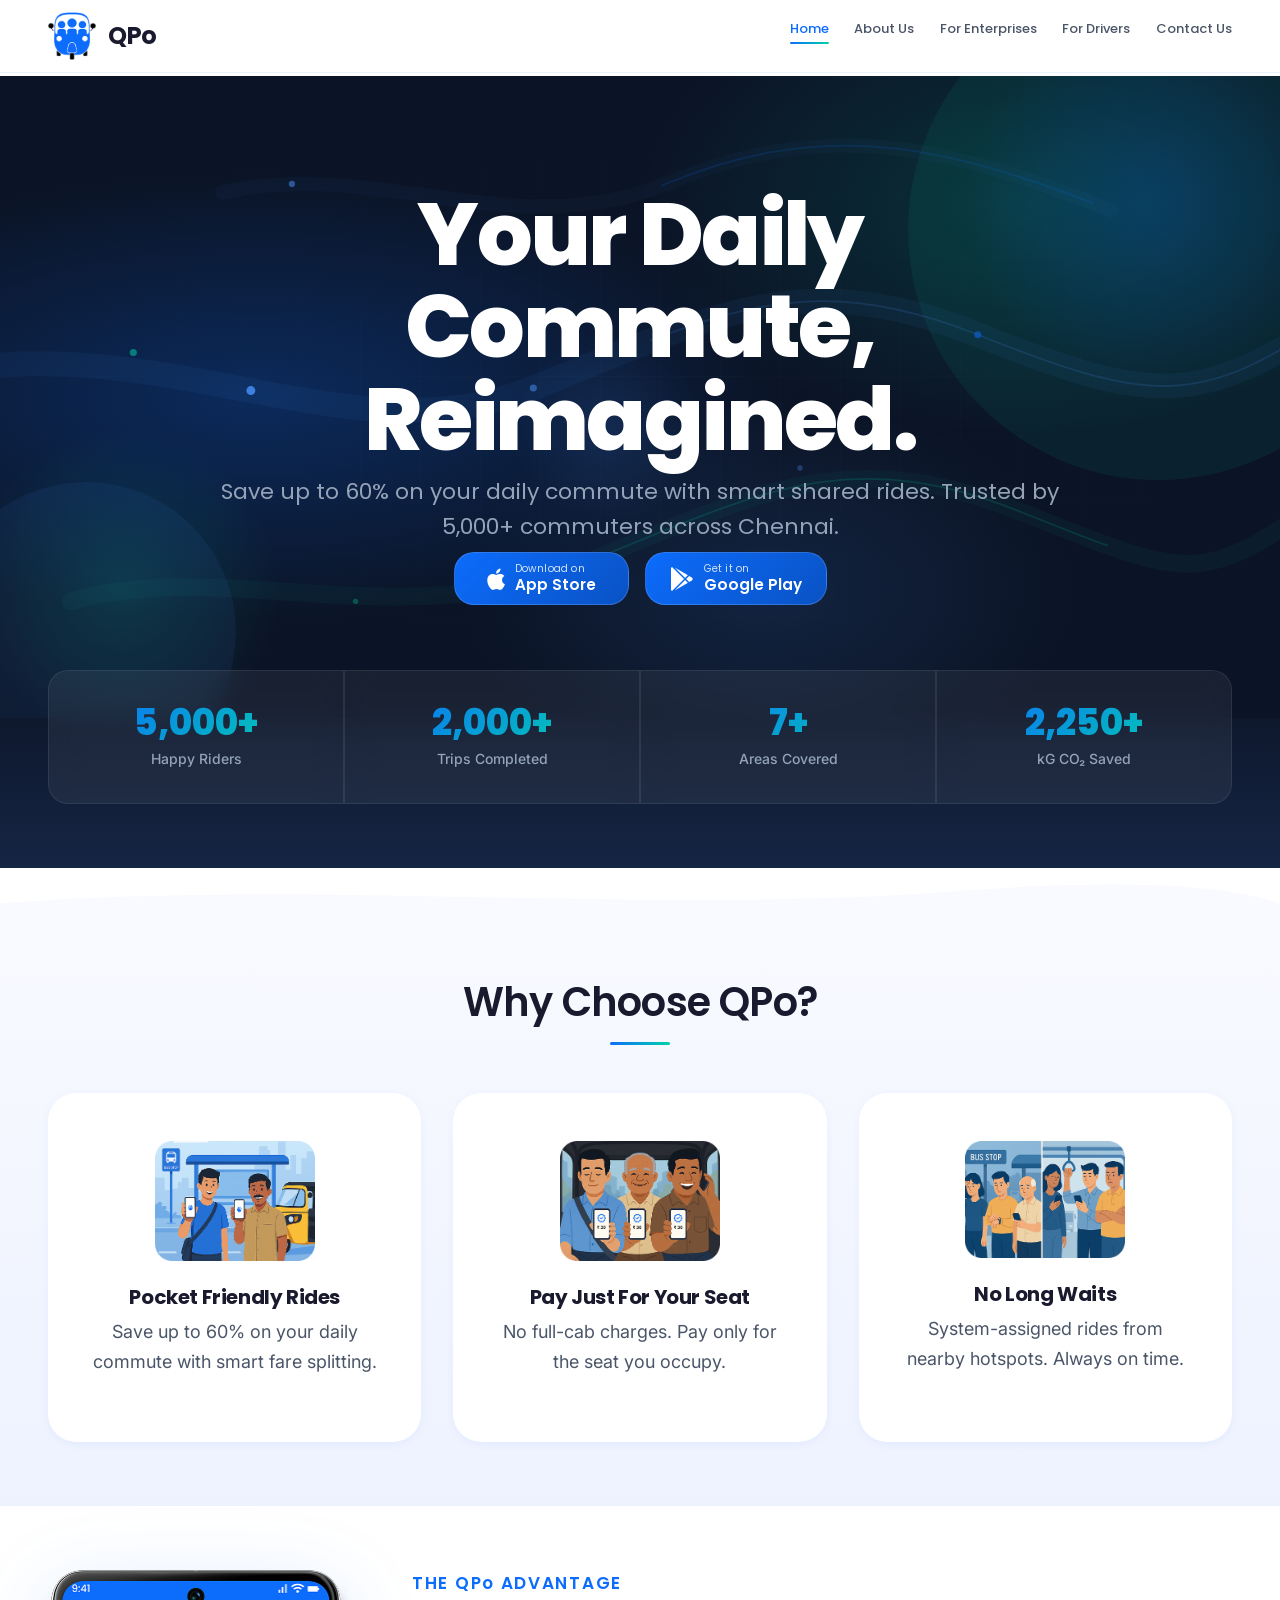
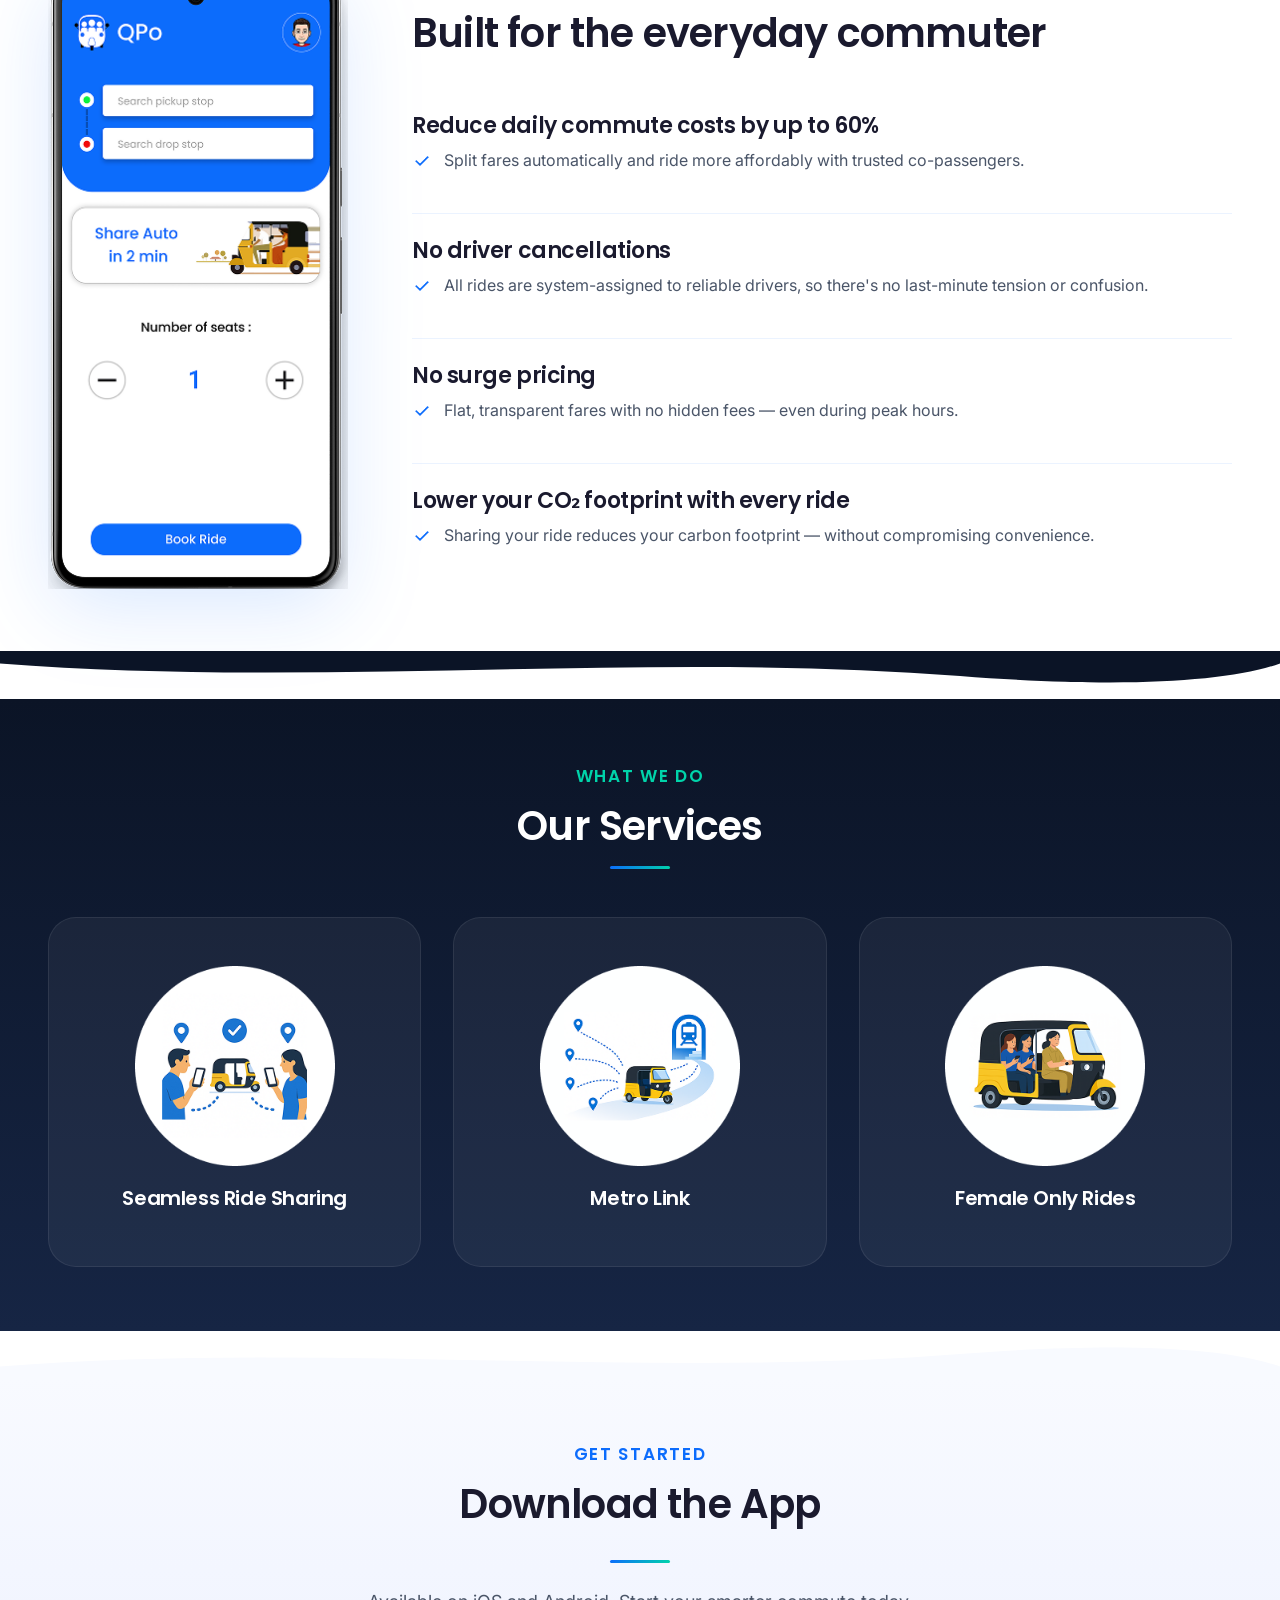
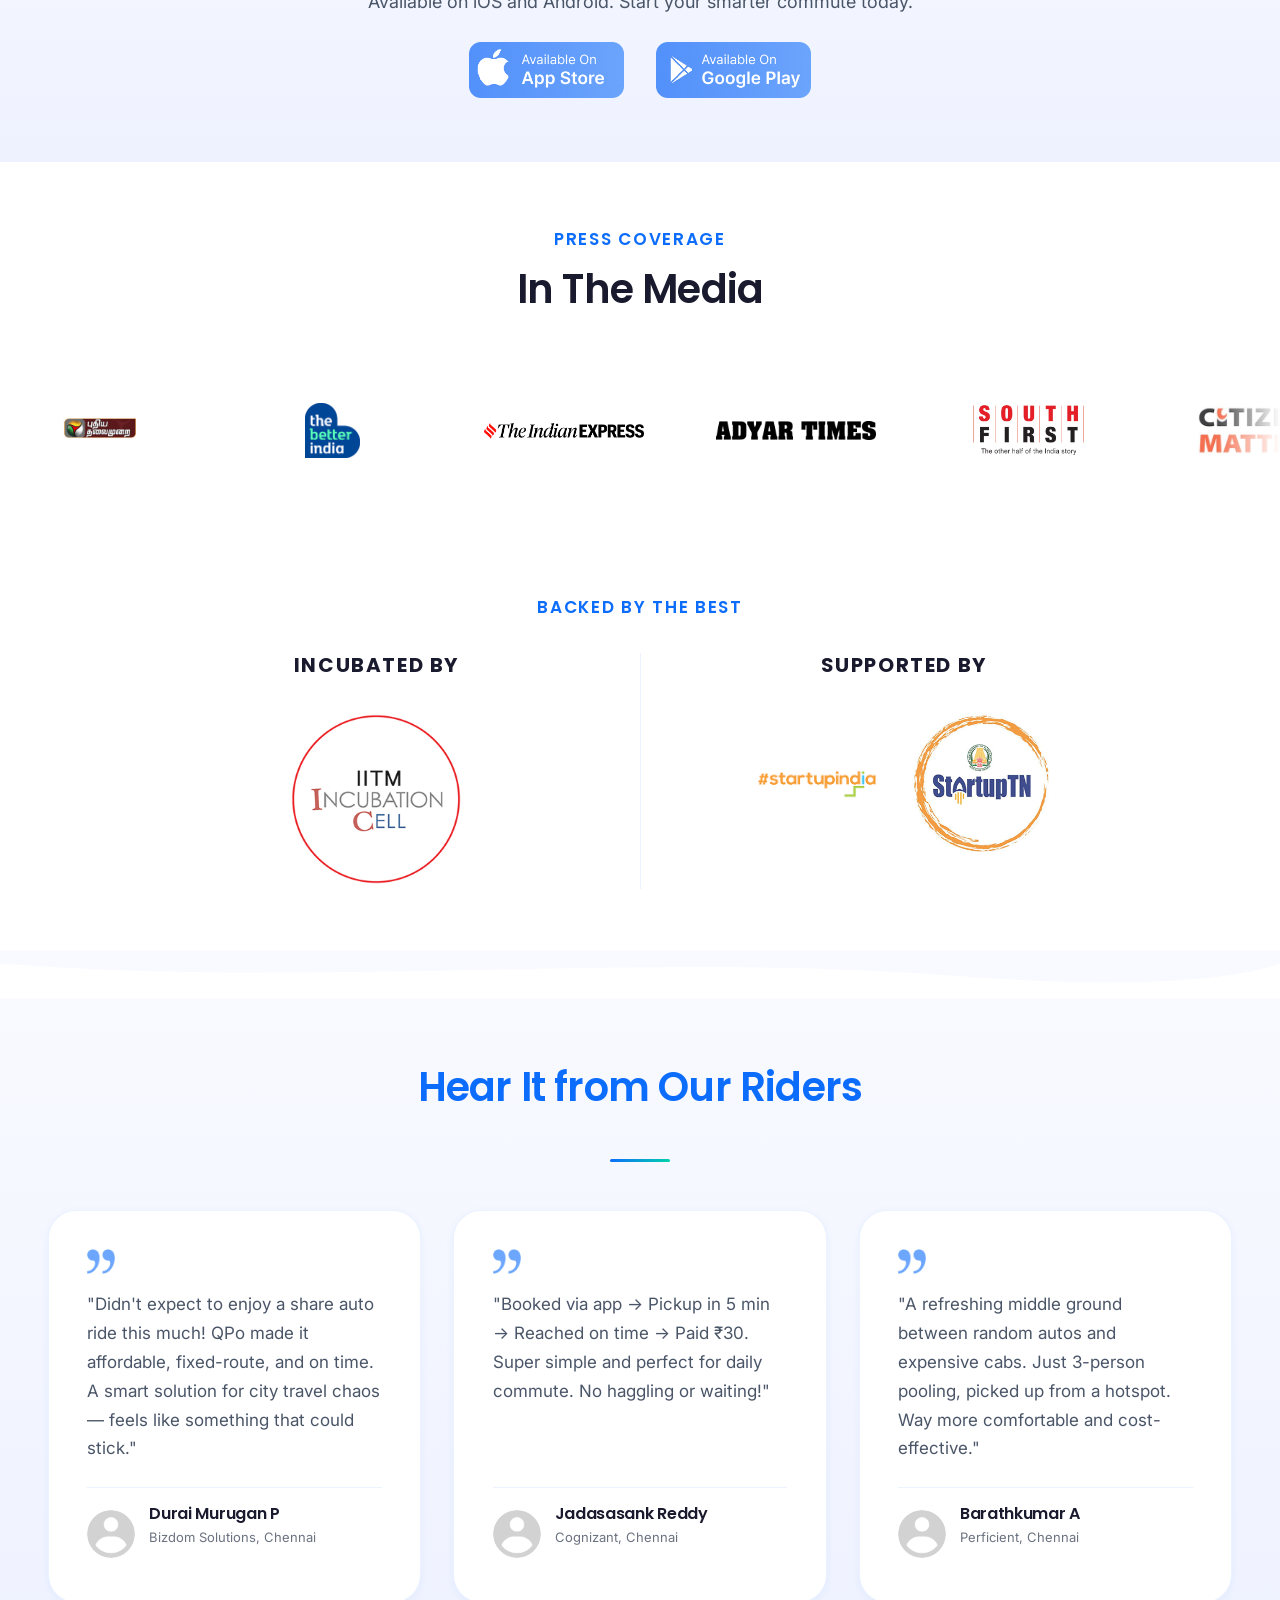
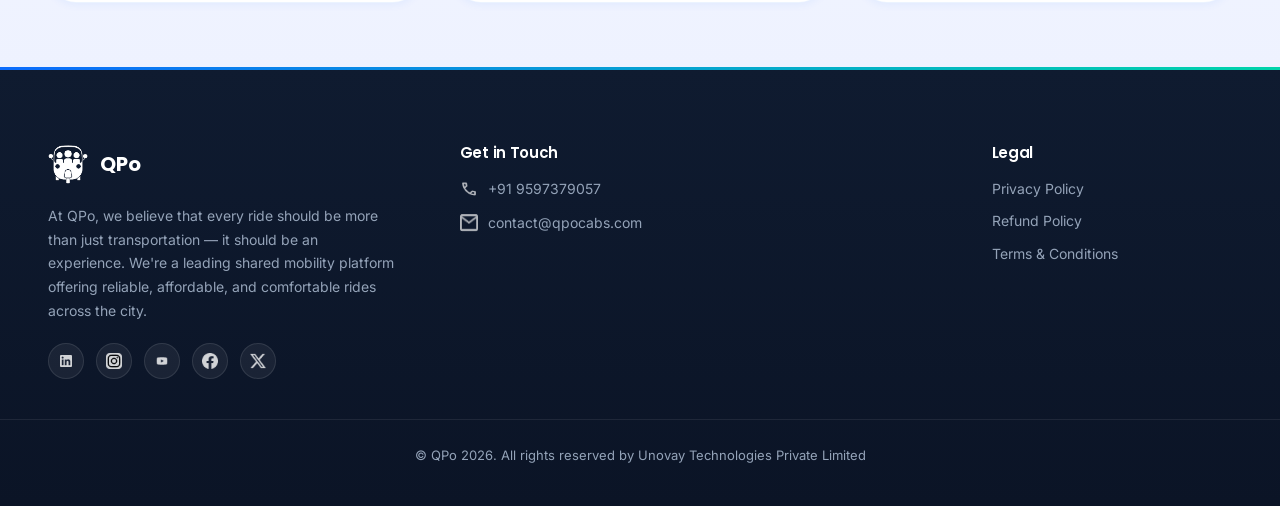
==== commit ae899155: "Fix paths for GitHub Pages deployment - Convert all absolute paths to relative paths across all HTML" ====
--- a/index.html
+++ b/index.html
@@ -4,26 +4,26 @@
     <meta charset="UTF-8">
     <meta name="viewport" content="width=device-width, initial-scale=1.0">
     <title>QPo - Shared Rides, Smarter Commutes</title>
-    <link rel="icon" href="/pictures/logo.png" type="image/png">
+    <link rel="icon" href="pictures/logo.png" type="image/png">
     <link rel="stylesheet" href="https://cdnjs.cloudflare.com/ajax/libs/font-awesome/5.15.4/css/all.min.css" />
     <link href="https://cdn.jsdelivr.net/npm/bootstrap@5.3.3/dist/css/bootstrap.min.css" rel="stylesheet">
-    <link href="/main.css" rel="stylesheet">
+    <link href="main.css" rel="stylesheet">
 </head>
 <body>
 
     <!-- ═══ Header ═══ -->
     <header class="qpo-header">
         <div class="nav-container">
-            <a href="/index.html" class="logo">
-                <img src="/pictures/QPo logo transparent bg.png" alt="QPo Logo" />
+            <a href="index.html" class="logo">
+                <img src="pictures/QPo logo transparent bg.png" alt="QPo Logo" />
                 <span>QPo</span>
             </a>
             <div id="menu-btn" class="fas fa-bars" aria-label="Toggle menu" tabindex="0" role="button"></div>
             <ul class="nav-links">
-                <li><a href="/index.html" class="active">Home</a></li>
-                <li><a href="/about-us.html">About Us</a></li>
-                <li><a href="/For-enterprises.html">For Enterprises</a></li>
-                <li><a href="/for-drivers.html">For Drivers</a></li>
+                <li><a href="index.html" class="active">Home</a></li>
+                <li><a href="about-us.html">About Us</a></li>
+                <li><a href="For-enterprises.html">For Enterprises</a></li>
+                <li><a href="for-drivers.html">For Drivers</a></li>
                 <li><a href="#footer" data-contact-link>Contact Us</a></li>
             </ul>
         </div>
@@ -141,17 +141,17 @@
 
             <div class="qpo-feature-grid reveal-stagger" style="margin-top: 3rem;">
                 <div class="qpo-feature-card-v2 reveal">
-                    <img src="/pictures/why-choose-1.png" alt="Pocket Friendly Rides">
+                    <img src="pictures/why-choose-1.png" alt="Pocket Friendly Rides">
                     <h5>Pocket Friendly Rides</h5>
                     <p style="margin-top: 0.5rem;">Save up to 60% on your daily commute with smart fare splitting.</p>
                 </div>
                 <div class="qpo-feature-card-v2 reveal">
-                    <img src="/pictures/why-choose-us-2.png" alt="Pay Just For Your Seat">
+                    <img src="pictures/why-choose-us-2.png" alt="Pay Just For Your Seat">
                     <h5>Pay Just For Your Seat</h5>
                     <p style="margin-top: 0.5rem;">No full-cab charges. Pay only for the seat you occupy.</p>
                 </div>
                 <div class="qpo-feature-card-v2 reveal">
-                    <img src="/pictures/why-choose-us-3.png" alt="No Long Waits">
+                    <img src="pictures/why-choose-us-3.png" alt="No Long Waits">
                     <h5>No Long Waits</h5>
                     <p style="margin-top: 0.5rem;">System-assigned rides from nearby hotspots. Always on time.</p>
                 </div>
@@ -164,26 +164,26 @@
     <section class="qpo-section">
         <div class="qpo-benefits">
             <div class="qpo-benefits-phone reveal">
-                <img src="/pictures/Phone Screen img.png" alt="QPo App Screen">
+                <img src="pictures/Phone Screen img.png" alt="QPo App Screen">
             </div>
             <div class="qpo-benefits-list">
                 <span class="section-label reveal">The <span class="brand-keep">QPo</span> Advantage</span>
                 <h2 class="reveal" style="margin-bottom: 2rem;">Built for the everyday commuter</h2>
                 <div class="qpo-benefit-item reveal">
                     <h3>Reduce daily commute costs by up to 60%</h3>
-                    <p><img src="/pictures/check.png" alt="check"> Split fares automatically and ride more affordably with trusted co-passengers.</p>
+                    <p><img src="pictures/check.png" alt="check"> Split fares automatically and ride more affordably with trusted co-passengers.</p>
                 </div>
                 <div class="qpo-benefit-item reveal">
                     <h3>No driver cancellations</h3>
-                    <p><img src="/pictures/check.png" alt="check"> All rides are system-assigned to reliable drivers, so there's no last-minute tension or confusion.</p>
+                    <p><img src="pictures/check.png" alt="check"> All rides are system-assigned to reliable drivers, so there's no last-minute tension or confusion.</p>
                 </div>
                 <div class="qpo-benefit-item reveal">
                     <h3>No surge pricing</h3>
-                    <p><img src="/pictures/check.png" alt="check"> Flat, transparent fares with no hidden fees — even during peak hours.</p>
+                    <p><img src="pictures/check.png" alt="check"> Flat, transparent fares with no hidden fees — even during peak hours.</p>
                 </div>
                 <div class="qpo-benefit-item reveal">
                     <h3>Lower your CO&#8322; footprint with every ride</h3>
-                    <p><img src="/pictures/check.png" alt="check"> Sharing your ride reduces your carbon footprint — without compromising convenience.</p>
+                    <p><img src="pictures/check.png" alt="check"> Sharing your ride reduces your carbon footprint — without compromising convenience.</p>
                 </div>
             </div>
         </div>
@@ -195,37 +195,37 @@
             <div class="qpo-mobile-accordion-item">
                 <div class="qpo-mobile-accordion-title">
                     Reduce daily commute costs by up to 60%
-                    <img src="/pictures/up-arrow.png" class="arrow" alt="toggle">
+                    <img src="pictures/up-arrow.png" class="arrow" alt="toggle">
                 </div>
                 <div class="qpo-mobile-accordion-desc">
-                    <p><img src="/pictures/check.png" alt="check">Split fares automatically and ride more affordably with trusted co-passengers.</p>
+                    <p><img src="pictures/check.png" alt="check">Split fares automatically and ride more affordably with trusted co-passengers.</p>
                 </div>
             </div>
             <div class="qpo-mobile-accordion-item">
                 <div class="qpo-mobile-accordion-title">
                     No driver cancellations
-                    <img src="/pictures/up-arrow.png" class="arrow" alt="toggle">
+                    <img src="pictures/up-arrow.png" class="arrow" alt="toggle">
                 </div>
                 <div class="qpo-mobile-accordion-desc">
-                    <p><img src="/pictures/check.png" alt="check">All rides are system-assigned to reliable drivers, so there's no last-minute tension or confusion.</p>
+                    <p><img src="pictures/check.png" alt="check">All rides are system-assigned to reliable drivers, so there's no last-minute tension or confusion.</p>
                 </div>
             </div>
             <div class="qpo-mobile-accordion-item">
                 <div class="qpo-mobile-accordion-title">
                     No surge pricing
-                    <img src="/pictures/up-arrow.png" class="arrow" alt="toggle">
+                    <img src="pictures/up-arrow.png" class="arrow" alt="toggle">
                 </div>
                 <div class="qpo-mobile-accordion-desc">
-                    <p><img src="/pictures/check.png" alt="check">Flat, transparent fares with no hidden fees — even during peak hours.</p>
+                    <p><img src="pictures/check.png" alt="check">Flat, transparent fares with no hidden fees — even during peak hours.</p>
                 </div>
             </div>
             <div class="qpo-mobile-accordion-item">
                 <div class="qpo-mobile-accordion-title">
                     Lower your CO&#8322; footprint with every ride
-                    <img src="/pictures/up-arrow.png" class="arrow" alt="toggle">
+                    <img src="pictures/up-arrow.png" class="arrow" alt="toggle">
                 </div>
                 <div class="qpo-mobile-accordion-desc">
-                    <p><img src="/pictures/check.png" alt="check">Sharing your ride reduces your carbon footprint — without compromising convenience.</p>
+                    <p><img src="pictures/check.png" alt="check">Sharing your ride reduces your carbon footprint — without compromising convenience.</p>
                 </div>
             </div>
         </div>
@@ -249,15 +249,15 @@
 
             <div class="qpo-services-grid reveal-stagger" style="margin-top: 3rem;">
                 <div class="qpo-service-card-v2 reveal">
-                    <img src="/pictures/image-1.png" alt="Seamless Ride Sharing">
+                    <img src="pictures/image-1.png" alt="Seamless Ride Sharing">
                     <h3>Seamless Ride Sharing</h3>
                 </div>
                 <div class="qpo-service-card-v2 reveal">
-                    <img src="/pictures/image-2.png" alt="Metro Link">
+                    <img src="pictures/image-2.png" alt="Metro Link">
                     <h3>Metro Link</h3>
                 </div>
                 <div class="qpo-service-card-v2 reveal">
-                    <img src="/pictures/image-3.png" alt="Female Only Rides">
+                    <img src="pictures/image-3.png" alt="Female Only Rides">
                     <h3>Female Only Rides</h3>
                 </div>
             </div>
@@ -281,8 +281,8 @@
             <div class="accent-line accent-line--center"></div>
             <p class="qpo-download-text" style="max-width: 640px; margin: 1.5rem auto;">Available on iOS and Android. Start your smarter commute today.</p>
             <div class="qpo-download-links" style="margin-top: 1.5rem;">
-                <a href="https://apps.apple.com/us/app/qpo-shareauto/id6742070593"><img src="/pictures/apple-store.png" alt="Download on App Store"></a>
-                <a href="https://play.google.com/store/apps/details?id=com.qpocabs.qpo_rider&pli=1"><img src="/pictures/play-store.png" alt="Get it on Google Play"></a>
+                <a href="https://apps.apple.com/us/app/qpo-shareauto/id6742070593"><img src="pictures/apple-store.png" alt="Download on App Store"></a>
+                <a href="https://play.google.com/store/apps/details?id=com.qpocabs.qpo_rider&pli=1"><img src="pictures/play-store.png" alt="Get it on Google Play"></a>
             </div>
         </div>
     </section>
@@ -297,25 +297,25 @@
         </div>
         <div class="qpo-media-scroll-wrapper" style="margin-top: 2.5rem;">
             <div class="qpo-media-scroll-track">
-                <div class="qpo-media-card"><a href="https://youtu.be/pRxEVFcSMo4?si=vRV1VZRe4TWzk6QQ"><img src="/pictures/logo-puthiya-thalaimurai.jpg" alt="Puthiya Thalaimurai"></a><p><a href="https://youtu.be/pRxEVFcSMo4?si=vRV1VZRe4TWzk6QQ">Read Article &rarr;</a></p></div>
-                <div class="qpo-media-card"><a href="https://thebetterindia.com/396401/chennai-college-students-build-app-share-auto-qpo-traffic-route/"><img src="/pictures/logo-better-india.png" alt="The Better India"></a><p><a href="https://thebetterindia.com/396401/chennai-college-students-build-app-share-auto-qpo-traffic-route/">Read Article &rarr;</a></p></div>
-                <div class="qpo-media-card"><a href="https://indianexpress.com/article/education/life-in-an-iit-madras-indian-student-oman-cbse-class-12-btech-mechanical-engineering-startup-9531815/"><img src="/pictures/logo-indian-express.png" alt="The Indian Express"></a><p><a href="https://indianexpress.com/article/education/life-in-an-iit-madras-indian-student-oman-cbse-class-12-btech-mechanical-engineering-startup-9531815/">Read Article &rarr;</a></p></div>
-                <div class="qpo-media-card"><a href="https://adyartimes.in/qpo-shareride-a-mobile-application-to-hail-share-autos-on-omr/"><img src="/pictures/logo-adyar-times.png" alt="Adyar Times"></a><p><a href="https://adyartimes.in/qpo-shareride-a-mobile-application-to-hail-share-autos-on-omr/">Read Article &rarr;</a></p></div>
-                <div class="qpo-media-card"><a href="https://thesouthfirst.com/tamilnadu/qpo-redefining-city-commutes-with-innovative-share-auto-solutions/"><img src="/pictures/south-first-logo 2.png" alt="South First"></a><p><a href="https://thesouthfirst.com/tamilnadu/qpo-redefining-city-commutes-with-innovative-share-auto-solutions/">Read Article &rarr;</a></p></div>
-                <div class="qpo-media-card"><a href="https://citizenmatters.in/how-we-built-an-app-to-connect-share-autos-with-commuters-in-chennai/"><img src="/pictures/logo-citizen-matters.jpg" alt="Citizen Matters"></a><p><a href="https://citizenmatters.in/how-we-built-an-app-to-connect-share-autos-with-commuters-in-chennai/">Read Article &rarr;</a></p></div>
-                <div class="qpo-media-card"><a href="https://guindytimes.com/articles/qpo-shareride-revolutionizing-the-everyday-ride"><img src="/pictures/logo-guindy-times.png" alt="Guindy Times"></a><p><a href="https://guindytimes.com/articles/qpo-shareride-revolutionizing-the-everyday-ride">Read Article &rarr;</a></p></div>
-                <div class="qpo-media-card"><a href="https://www.livechennai.com/detailnews.asp?catid=&newsid=72684"><img src="/pictures/logo-live-chennai.jpg" alt="Live Chennai"></a><p><a href="https://www.livechennai.com/detailnews.asp?catid=&newsid=72684">Read Article &rarr;</a></p></div>
-                <div class="qpo-media-card"><a href="https://www.instagram.com/reel/DEpHl1loFRe/?igsh=MWVpamdxcGh5am5uYw=="><img src="/pictures/logo-chennai-live.png" alt="Chennai Live 104.8"></a><p><a href="https://www.instagram.com/reel/DEpHl1loFRe/?igsh=MWVpamdxcGh5am5uYw==">Read Article &rarr;</a></p></div>
+                <div class="qpo-media-card"><a href="https://youtu.be/pRxEVFcSMo4?si=vRV1VZRe4TWzk6QQ"><img src="pictures/logo-puthiya-thalaimurai.jpg" alt="Puthiya Thalaimurai"></a><p><a href="https://youtu.be/pRxEVFcSMo4?si=vRV1VZRe4TWzk6QQ">Read Article &rarr;</a></p></div>
+                <div class="qpo-media-card"><a href="https://thebetterindia.com/396401/chennai-college-students-build-app-share-auto-qpo-traffic-route/"><img src="pictures/logo-better-india.png" alt="The Better India"></a><p><a href="https://thebetterindia.com/396401/chennai-college-students-build-app-share-auto-qpo-traffic-route/">Read Article &rarr;</a></p></div>
+                <div class="qpo-media-card"><a href="https://indianexpress.com/article/education/life-in-an-iit-madras-indian-student-oman-cbse-class-12-btech-mechanical-engineering-startup-9531815/"><img src="pictures/logo-indian-express.png" alt="The Indian Express"></a><p><a href="https://indianexpress.com/article/education/life-in-an-iit-madras-indian-student-oman-cbse-class-12-btech-mechanical-engineering-startup-9531815/">Read Article &rarr;</a></p></div>
+                <div class="qpo-media-card"><a href="https://adyartimes.in/qpo-shareride-a-mobile-application-to-hail-share-autos-on-omr/"><img src="pictures/logo-adyar-times.png" alt="Adyar Times"></a><p><a href="https://adyartimes.in/qpo-shareride-a-mobile-application-to-hail-share-autos-on-omr/">Read Article &rarr;</a></p></div>
+                <div class="qpo-media-card"><a href="https://thesouthfirst.com/tamilnadu/qpo-redefining-city-commutes-with-innovative-share-auto-solutions/"><img src="pictures/south-first-logo 2.png" alt="South First"></a><p><a href="https://thesouthfirst.com/tamilnadu/qpo-redefining-city-commutes-with-innovative-share-auto-solutions/">Read Article &rarr;</a></p></div>
+                <div class="qpo-media-card"><a href="https://citizenmatters.in/how-we-built-an-app-to-connect-share-autos-with-commuters-in-chennai/"><img src="pictures/logo-citizen-matters.jpg" alt="Citizen Matters"></a><p><a href="https://citizenmatters.in/how-we-built-an-app-to-connect-share-autos-with-commuters-in-chennai/">Read Article &rarr;</a></p></div>
+                <div class="qpo-media-card"><a href="https://guindytimes.com/articles/qpo-shareride-revolutionizing-the-everyday-ride"><img src="pictures/logo-guindy-times.png" alt="Guindy Times"></a><p><a href="https://guindytimes.com/articles/qpo-shareride-revolutionizing-the-everyday-ride">Read Article &rarr;</a></p></div>
+                <div class="qpo-media-card"><a href="https://www.livechennai.com/detailnews.asp?catid=&newsid=72684"><img src="pictures/logo-live-chennai.jpg" alt="Live Chennai"></a><p><a href="https://www.livechennai.com/detailnews.asp?catid=&newsid=72684">Read Article &rarr;</a></p></div>
+                <div class="qpo-media-card"><a href="https://www.instagram.com/reel/DEpHl1loFRe/?igsh=MWVpamdxcGh5am5uYw=="><img src="pictures/logo-chennai-live.png" alt="Chennai Live 104.8"></a><p><a href="https://www.instagram.com/reel/DEpHl1loFRe/?igsh=MWVpamdxcGh5am5uYw==">Read Article &rarr;</a></p></div>
                 <!-- Duplicate for seamless loop -->
-                <div class="qpo-media-card"><a href="https://youtu.be/pRxEVFcSMo4?si=vRV1VZRe4TWzk6QQ"><img src="/pictures/logo-puthiya-thalaimurai.jpg" alt="Puthiya Thalaimurai"></a><p><a href="https://youtu.be/pRxEVFcSMo4?si=vRV1VZRe4TWzk6QQ">Read Article &rarr;</a></p></div>
-                <div class="qpo-media-card"><a href="https://thebetterindia.com/396401/chennai-college-students-build-app-share-auto-qpo-traffic-route/"><img src="/pictures/logo-better-india.png" alt="The Better India"></a><p><a href="https://thebetterindia.com/396401/chennai-college-students-build-app-share-auto-qpo-traffic-route/">Read Article &rarr;</a></p></div>
-                <div class="qpo-media-card"><a href="https://indianexpress.com/article/education/life-in-an-iit-madras-indian-student-oman-cbse-class-12-btech-mechanical-engineering-startup-9531815/"><img src="/pictures/logo-indian-express.png" alt="The Indian Express"></a><p><a href="https://indianexpress.com/article/education/life-in-an-iit-madras-indian-student-oman-cbse-class-12-btech-mechanical-engineering-startup-9531815/">Read Article &rarr;</a></p></div>
-                <div class="qpo-media-card"><a href="https://adyartimes.in/qpo-shareride-a-mobile-application-to-hail-share-autos-on-omr/"><img src="/pictures/logo-adyar-times.png" alt="Adyar Times"></a><p><a href="https://adyartimes.in/qpo-shareride-a-mobile-application-to-hail-share-autos-on-omr/">Read Article &rarr;</a></p></div>
-                <div class="qpo-media-card"><a href="https://thesouthfirst.com/tamilnadu/qpo-redefining-city-commutes-with-innovative-share-auto-solutions/"><img src="/pictures/south-first-logo 2.png" alt="South First"></a><p><a href="https://thesouthfirst.com/tamilnadu/qpo-redefining-city-commutes-with-innovative-share-auto-solutions/">Read Article &rarr;</a></p></div>
-                <div class="qpo-media-card"><a href="https://citizenmatters.in/how-we-built-an-app-to-connect-share-autos-with-commuters-in-chennai/"><img src="/pictures/logo-citizen-matters.jpg" alt="Citizen Matters"></a><p><a href="https://citizenmatters.in/how-we-built-an-app-to-connect-share-autos-with-commuters-in-chennai/">Read Article &rarr;</a></p></div>
-                <div class="qpo-media-card"><a href="https://guindytimes.com/articles/qpo-shareride-revolutionizing-the-everyday-ride"><img src="/pictures/logo-guindy-times.png" alt="Guindy Times"></a><p><a href="https://guindytimes.com/articles/qpo-shareride-revolutionizing-the-everyday-ride">Read Article &rarr;</a></p></div>
-                <div class="qpo-media-card"><a href="https://www.livechennai.com/detailnews.asp?catid=&newsid=72684"><img src="/pictures/logo-live-chennai.jpg" alt="Live Chennai"></a><p><a href="https://www.livechennai.com/detailnews.asp?catid=&newsid=72684">Read Article &rarr;</a></p></div>
-                <div class="qpo-media-card"><a href="https://www.instagram.com/reel/DEpHl1loFRe/?igsh=MWVpamdxcGh5am5uYw=="><img src="/pictures/logo-chennai-live.png" alt="Chennai Live 104.8"></a><p><a href="https://www.instagram.com/reel/DEpHl1loFRe/?igsh=MWVpamdxcGh5am5uYw==">Read Article &rarr;</a></p></div>
+                <div class="qpo-media-card"><a href="https://youtu.be/pRxEVFcSMo4?si=vRV1VZRe4TWzk6QQ"><img src="pictures/logo-puthiya-thalaimurai.jpg" alt="Puthiya Thalaimurai"></a><p><a href="https://youtu.be/pRxEVFcSMo4?si=vRV1VZRe4TWzk6QQ">Read Article &rarr;</a></p></div>
+                <div class="qpo-media-card"><a href="https://thebetterindia.com/396401/chennai-college-students-build-app-share-auto-qpo-traffic-route/"><img src="pictures/logo-better-india.png" alt="The Better India"></a><p><a href="https://thebetterindia.com/396401/chennai-college-students-build-app-share-auto-qpo-traffic-route/">Read Article &rarr;</a></p></div>
+                <div class="qpo-media-card"><a href="https://indianexpress.com/article/education/life-in-an-iit-madras-indian-student-oman-cbse-class-12-btech-mechanical-engineering-startup-9531815/"><img src="pictures/logo-indian-express.png" alt="The Indian Express"></a><p><a href="https://indianexpress.com/article/education/life-in-an-iit-madras-indian-student-oman-cbse-class-12-btech-mechanical-engineering-startup-9531815/">Read Article &rarr;</a></p></div>
+                <div class="qpo-media-card"><a href="https://adyartimes.in/qpo-shareride-a-mobile-application-to-hail-share-autos-on-omr/"><img src="pictures/logo-adyar-times.png" alt="Adyar Times"></a><p><a href="https://adyartimes.in/qpo-shareride-a-mobile-application-to-hail-share-autos-on-omr/">Read Article &rarr;</a></p></div>
+                <div class="qpo-media-card"><a href="https://thesouthfirst.com/tamilnadu/qpo-redefining-city-commutes-with-innovative-share-auto-solutions/"><img src="pictures/south-first-logo 2.png" alt="South First"></a><p><a href="https://thesouthfirst.com/tamilnadu/qpo-redefining-city-commutes-with-innovative-share-auto-solutions/">Read Article &rarr;</a></p></div>
+                <div class="qpo-media-card"><a href="https://citizenmatters.in/how-we-built-an-app-to-connect-share-autos-with-commuters-in-chennai/"><img src="pictures/logo-citizen-matters.jpg" alt="Citizen Matters"></a><p><a href="https://citizenmatters.in/how-we-built-an-app-to-connect-share-autos-with-commuters-in-chennai/">Read Article &rarr;</a></p></div>
+                <div class="qpo-media-card"><a href="https://guindytimes.com/articles/qpo-shareride-revolutionizing-the-everyday-ride"><img src="pictures/logo-guindy-times.png" alt="Guindy Times"></a><p><a href="https://guindytimes.com/articles/qpo-shareride-revolutionizing-the-everyday-ride">Read Article &rarr;</a></p></div>
+                <div class="qpo-media-card"><a href="https://www.livechennai.com/detailnews.asp?catid=&newsid=72684"><img src="pictures/logo-live-chennai.jpg" alt="Live Chennai"></a><p><a href="https://www.livechennai.com/detailnews.asp?catid=&newsid=72684">Read Article &rarr;</a></p></div>
+                <div class="qpo-media-card"><a href="https://www.instagram.com/reel/DEpHl1loFRe/?igsh=MWVpamdxcGh5am5uYw=="><img src="pictures/logo-chennai-live.png" alt="Chennai Live 104.8"></a><p><a href="https://www.instagram.com/reel/DEpHl1loFRe/?igsh=MWVpamdxcGh5am5uYw==">Read Article &rarr;</a></p></div>
             </div>
         </div>
     </section>
@@ -329,15 +329,15 @@
                 <div class="qpo-supported-block">
                     <h3>Incubated By</h3>
                     <div class="qpo-supported-logos">
-                        <img src="/pictures/supported-by-1.png" alt="IITM Incubation Cell" style="max-height: 180px;">
+                        <img src="pictures/supported-by-1.png" alt="IITM Incubation Cell" style="max-height: 180px;">
                     </div>
                 </div>
                 <div class="qpo-supported-divider"></div>
                 <div class="qpo-supported-block">
                     <h3>Supported By</h3>
                     <div class="qpo-supported-logos">
-                        <img src="/pictures/supported-by-3.png" alt="Startup India" style="max-height: 130px;">
-                        <img src="/pictures/supported-by-4.png" alt="Startup TN" style="max-height: 150px;">
+                        <img src="pictures/supported-by-3.png" alt="Startup India" style="max-height: 130px;">
+                        <img src="pictures/supported-by-4.png" alt="Startup TN" style="max-height: 150px;">
                     </div>
                 </div>
             </div>
@@ -362,34 +362,34 @@
             <!-- Desktop Grid -->
             <div class="qpo-testimonial-grid reveal-stagger" style="margin-top: 3rem;">
                 <div class="qpo-testimonial-card-v2 reveal">
-                    <div class="qpo-testimonial-quote-icon"><img src="/pictures/testi-img.png" alt="quote"></div>
+                    <div class="qpo-testimonial-quote-icon"><img src="pictures/testi-img.png" alt="quote"></div>
                     <div class="qpo-testimonial-body">
                         "Didn't expect to enjoy a share auto ride this much! QPo made it affordable, fixed-route, and on time. A smart solution for city travel chaos — feels like something that could stick."
                     </div>
                     <div class="qpo-testimonial-footer">
-                        <img src="/pictures/man.png" alt="Durai Murugan P">
+                        <img src="pictures/man.png" alt="Durai Murugan P">
                         <div class="qpo-testimonial-info"><h4>Durai Murugan P</h4><p>Bizdom Solutions, Chennai</p></div>
                     </div>
                 </div>
 
                 <div class="qpo-testimonial-card-v2 reveal">
-                    <div class="qpo-testimonial-quote-icon"><img src="/pictures/testi-img.png" alt="quote"></div>
+                    <div class="qpo-testimonial-quote-icon"><img src="pictures/testi-img.png" alt="quote"></div>
                     <div class="qpo-testimonial-body">
                         "Booked via app &rarr; Pickup in 5 min &rarr; Reached on time &rarr; Paid &#8377;30. Super simple and perfect for daily commute. No haggling or waiting!"
                     </div>
                     <div class="qpo-testimonial-footer">
-                        <img src="/pictures/man.png" alt="Jadasasank Reddy">
+                        <img src="pictures/man.png" alt="Jadasasank Reddy">
                         <div class="qpo-testimonial-info"><h4>Jadasasank Reddy</h4><p>Cognizant, Chennai</p></div>
                     </div>
                 </div>
 
                 <div class="qpo-testimonial-card-v2 reveal">
-                    <div class="qpo-testimonial-quote-icon"><img src="/pictures/testi-img.png" alt="quote"></div>
+                    <div class="qpo-testimonial-quote-icon"><img src="pictures/testi-img.png" alt="quote"></div>
                     <div class="qpo-testimonial-body">
                         "A refreshing middle ground between random autos and expensive cabs. Just 3-person pooling, picked up from a hotspot. Way more comfortable and cost-effective."
                     </div>
                     <div class="qpo-testimonial-footer">
-                        <img src="/pictures/man.png" alt="Barathkumar A">
+                        <img src="pictures/man.png" alt="Barathkumar A">
                         <div class="qpo-testimonial-info"><h4>Barathkumar A</h4><p>Perficient, Chennai</p></div>
                     </div>
                 </div>
@@ -399,35 +399,35 @@
             <div class="qpo-testimonial-scroll-wrapper" style="margin-top: 2rem;">
                 <div class="qpo-testimonial-scroll-track">
                     <div class="qpo-testimonial-scroll-card">
-                        <div><img src="/pictures/testi-img.png" alt="quote" style="width:28px;height:auto;opacity:0.6;"></div>
+                        <div><img src="pictures/testi-img.png" alt="quote" style="width:28px;height:auto;opacity:0.6;"></div>
                         <div style="font-size:0.9375rem;color:var(--color-text-secondary);line-height:1.7;">"Didn't expect to enjoy a share auto ride this much! QPo made it affordable, fixed-route, and on time. A smart solution for city travel chaos — feels like something that could stick."</div>
-                        <div style="display:flex;align-items:center;gap:0.75rem;padding-top:0.75rem;border-top:1px solid var(--color-border);"><img src="/pictures/man.png" alt="profile" style="width:40px;height:40px;border-radius:50%;"><div><strong style="font-size:0.875rem;">Durai Murugan P</strong><br><span style="font-size:0.75rem;color:var(--color-text-muted);">Bizdom Solutions, Chennai</span></div></div>
-                    </div>
-                    <div class="qpo-testimonial-scroll-card">
-                        <div><img src="/pictures/testi-img.png" alt="quote" style="width:28px;height:auto;opacity:0.6;"></div>
+                        <div style="display:flex;align-items:center;gap:0.75rem;padding-top:0.75rem;border-top:1px solid var(--color-border);"><img src="pictures/man.png" alt="profile" style="width:40px;height:40px;border-radius:50%;"><div><strong style="font-size:0.875rem;">Durai Murugan P</strong><br><span style="font-size:0.75rem;color:var(--color-text-muted);">Bizdom Solutions, Chennai</span></div></div>
+                    </div>
+                    <div class="qpo-testimonial-scroll-card">
+                        <div><img src="pictures/testi-img.png" alt="quote" style="width:28px;height:auto;opacity:0.6;"></div>
                         <div style="font-size:0.9375rem;color:var(--color-text-secondary);line-height:1.7;">"Booked via app &rarr; Pickup in 5 min &rarr; Reached on time &rarr; Paid &#8377;30. Super simple and perfect for daily commute. No haggling or waiting!"</div>
-                        <div style="display:flex;align-items:center;gap:0.75rem;padding-top:0.75rem;border-top:1px solid var(--color-border);"><img src="/pictures/man.png" alt="profile" style="width:40px;height:40px;border-radius:50%;"><div><strong style="font-size:0.875rem;">Jadasasank Reddy</strong><br><span style="font-size:0.75rem;color:var(--color-text-muted);">Cognizant, Chennai</span></div></div>
-                    </div>
-                    <div class="qpo-testimonial-scroll-card">
-                        <div><img src="/pictures/testi-img.png" alt="quote" style="width:28px;height:auto;opacity:0.6;"></div>
+                        <div style="display:flex;align-items:center;gap:0.75rem;padding-top:0.75rem;border-top:1px solid var(--color-border);"><img src="pictures/man.png" alt="profile" style="width:40px;height:40px;border-radius:50%;"><div><strong style="font-size:0.875rem;">Jadasasank Reddy</strong><br><span style="font-size:0.75rem;color:var(--color-text-muted);">Cognizant, Chennai</span></div></div>
+                    </div>
+                    <div class="qpo-testimonial-scroll-card">
+                        <div><img src="pictures/testi-img.png" alt="quote" style="width:28px;height:auto;opacity:0.6;"></div>
                         <div style="font-size:0.9375rem;color:var(--color-text-secondary);line-height:1.7;">"A refreshing middle ground between random autos and expensive cabs. Just 3-person pooling, picked up from a hotspot. Way more comfortable and cost-effective."</div>
-                        <div style="display:flex;align-items:center;gap:0.75rem;padding-top:0.75rem;border-top:1px solid var(--color-border);"><img src="/pictures/man.png" alt="profile" style="width:40px;height:40px;border-radius:50%;"><div><strong style="font-size:0.875rem;">Barathkumar A</strong><br><span style="font-size:0.75rem;color:var(--color-text-muted);">Perficient, Chennai</span></div></div>
+                        <div style="display:flex;align-items:center;gap:0.75rem;padding-top:0.75rem;border-top:1px solid var(--color-border);"><img src="pictures/man.png" alt="profile" style="width:40px;height:40px;border-radius:50%;"><div><strong style="font-size:0.875rem;">Barathkumar A</strong><br><span style="font-size:0.75rem;color:var(--color-text-muted);">Perficient, Chennai</span></div></div>
                     </div>
                     <!-- Duplicate for loop -->
                     <div class="qpo-testimonial-scroll-card">
-                        <div><img src="/pictures/testi-img.png" alt="quote" style="width:28px;height:auto;opacity:0.6;"></div>
+                        <div><img src="pictures/testi-img.png" alt="quote" style="width:28px;height:auto;opacity:0.6;"></div>
                         <div style="font-size:0.9375rem;color:var(--color-text-secondary);line-height:1.7;">"Didn't expect to enjoy a share auto ride this much! QPo made it affordable, fixed-route, and on time. A smart solution for city travel chaos — feels like something that could stick."</div>
-                        <div style="display:flex;align-items:center;gap:0.75rem;padding-top:0.75rem;border-top:1px solid var(--color-border);"><img src="/pictures/man.png" alt="profile" style="width:40px;height:40px;border-radius:50%;"><div><strong style="font-size:0.875rem;">Durai Murugan P</strong><br><span style="font-size:0.75rem;color:var(--color-text-muted);">Bizdom Solutions, Chennai</span></div></div>
-                    </div>
-                    <div class="qpo-testimonial-scroll-card">
-                        <div><img src="/pictures/testi-img.png" alt="quote" style="width:28px;height:auto;opacity:0.6;"></div>
+                        <div style="display:flex;align-items:center;gap:0.75rem;padding-top:0.75rem;border-top:1px solid var(--color-border);"><img src="pictures/man.png" alt="profile" style="width:40px;height:40px;border-radius:50%;"><div><strong style="font-size:0.875rem;">Durai Murugan P</strong><br><span style="font-size:0.75rem;color:var(--color-text-muted);">Bizdom Solutions, Chennai</span></div></div>
+                    </div>
+                    <div class="qpo-testimonial-scroll-card">
+                        <div><img src="pictures/testi-img.png" alt="quote" style="width:28px;height:auto;opacity:0.6;"></div>
                         <div style="font-size:0.9375rem;color:var(--color-text-secondary);line-height:1.7;">"Booked via app &rarr; Pickup in 5 min &rarr; Reached on time &rarr; Paid &#8377;30. Super simple and perfect for daily commute. No haggling or waiting!"</div>
-                        <div style="display:flex;align-items:center;gap:0.75rem;padding-top:0.75rem;border-top:1px solid var(--color-border);"><img src="/pictures/man.png" alt="profile" style="width:40px;height:40px;border-radius:50%;"><div><strong style="font-size:0.875rem;">Jadasasank Reddy</strong><br><span style="font-size:0.75rem;color:var(--color-text-muted);">Cognizant, Chennai</span></div></div>
-                    </div>
-                    <div class="qpo-testimonial-scroll-card">
-                        <div><img src="/pictures/testi-img.png" alt="quote" style="width:28px;height:auto;opacity:0.6;"></div>
+                        <div style="display:flex;align-items:center;gap:0.75rem;padding-top:0.75rem;border-top:1px solid var(--color-border);"><img src="pictures/man.png" alt="profile" style="width:40px;height:40px;border-radius:50%;"><div><strong style="font-size:0.875rem;">Jadasasank Reddy</strong><br><span style="font-size:0.75rem;color:var(--color-text-muted);">Cognizant, Chennai</span></div></div>
+                    </div>
+                    <div class="qpo-testimonial-scroll-card">
+                        <div><img src="pictures/testi-img.png" alt="quote" style="width:28px;height:auto;opacity:0.6;"></div>
                         <div style="font-size:0.9375rem;color:var(--color-text-secondary);line-height:1.7;">"A refreshing middle ground between random autos and expensive cabs. Just 3-person pooling, picked up from a hotspot. Way more comfortable and cost-effective."</div>
-                        <div style="display:flex;align-items:center;gap:0.75rem;padding-top:0.75rem;border-top:1px solid var(--color-border);"><img src="/pictures/man.png" alt="profile" style="width:40px;height:40px;border-radius:50%;"><div><strong style="font-size:0.875rem;">Barathkumar A</strong><br><span style="font-size:0.75rem;color:var(--color-text-muted);">Perficient, Chennai</span></div></div>
+                        <div style="display:flex;align-items:center;gap:0.75rem;padding-top:0.75rem;border-top:1px solid var(--color-border);"><img src="pictures/man.png" alt="profile" style="width:40px;height:40px;border-radius:50%;"><div><strong style="font-size:0.875rem;">Barathkumar A</strong><br><span style="font-size:0.75rem;color:var(--color-text-muted);">Perficient, Chennai</span></div></div>
                     </div>
                 </div>
             </div>
@@ -440,36 +440,36 @@
         <div class="qpo-footer-content">
             <div class="qpo-footer-brand">
                 <div class="logo">
-                    <img src="/pictures/footer-logo.png" alt="QPo Logo">
+                    <img src="pictures/footer-logo.png" alt="QPo Logo">
                     <span>QPo</span>
                 </div>
                 <p>At QPo, we believe that every ride should be more than just transportation — it should be an experience. We're a leading shared mobility platform offering reliable, affordable, and comfortable rides across the city.</p>
                 <div class="qpo-footer-social">
-                    <a href="https://www.linkedin.com/company/qpo-cabs/"><img src="/pictures/linkedin.png" alt="LinkedIn"></a>
-                    <a href="https://www.instagram.com/qpo.app/"><img src="/pictures/instagram.png" alt="Instagram"></a>
-                    <a href="https://www.youtube.com/@QPo_Cabs"><img src="/pictures/youtube.png" alt="YouTube"></a>
-                    <a href="https://www.facebook.com/qpocabs"><img src="/pictures/facebook.png" alt="Facebook"></a>
-                    <a href="https://x.com/qpo_cabs"><img src="/pictures/twitter.png" alt="X / Twitter"></a>
+                    <a href="https://www.linkedin.com/company/qpo-cabs/"><img src="pictures/linkedin.png" alt="LinkedIn"></a>
+                    <a href="https://www.instagram.com/qpo.app/"><img src="pictures/instagram.png" alt="Instagram"></a>
+                    <a href="https://www.youtube.com/@QPo_Cabs"><img src="pictures/youtube.png" alt="YouTube"></a>
+                    <a href="https://www.facebook.com/qpocabs"><img src="pictures/facebook.png" alt="Facebook"></a>
+                    <a href="https://x.com/qpo_cabs"><img src="pictures/twitter.png" alt="X / Twitter"></a>
                 </div>
             </div>
 
             <div class="qpo-footer-contact">
                 <h4>Get in Touch</h4>
                 <div class="qpo-footer-contact-item">
-                    <img src="/pictures/call.png" alt="Phone">
+                    <img src="pictures/call.png" alt="Phone">
                     <span>+91 9597379057</span>
                 </div>
                 <div class="qpo-footer-contact-item">
-                    <img src="/pictures/mail.png" alt="Email">
+                    <img src="pictures/mail.png" alt="Email">
                     <span>contact@qpocabs.com</span>
                 </div>
             </div>
 
             <div class="qpo-footer-links">
                 <h4>Legal</h4>
-                <a href="/policy.html">Privacy Policy</a>
-                <a href="/refund_policy.html">Refund Policy</a>
-                <a href="/tandc.html">Terms & Conditions</a>
+                <a href="policy.html">Privacy Policy</a>
+                <a href="refund_policy.html">Refund Policy</a>
+                <a href="tandc.html">Terms & Conditions</a>
             </div>
         </div>
 
@@ -480,7 +480,7 @@
 
 
     <script src="https://cdn.jsdelivr.net/npm/bootstrap@5.3.3/dist/js/bootstrap.bundle.min.js"></script>
-    <script src="/animations.js"></script>
+    <script src="animations.js"></script>
 
 </body>
 </html>
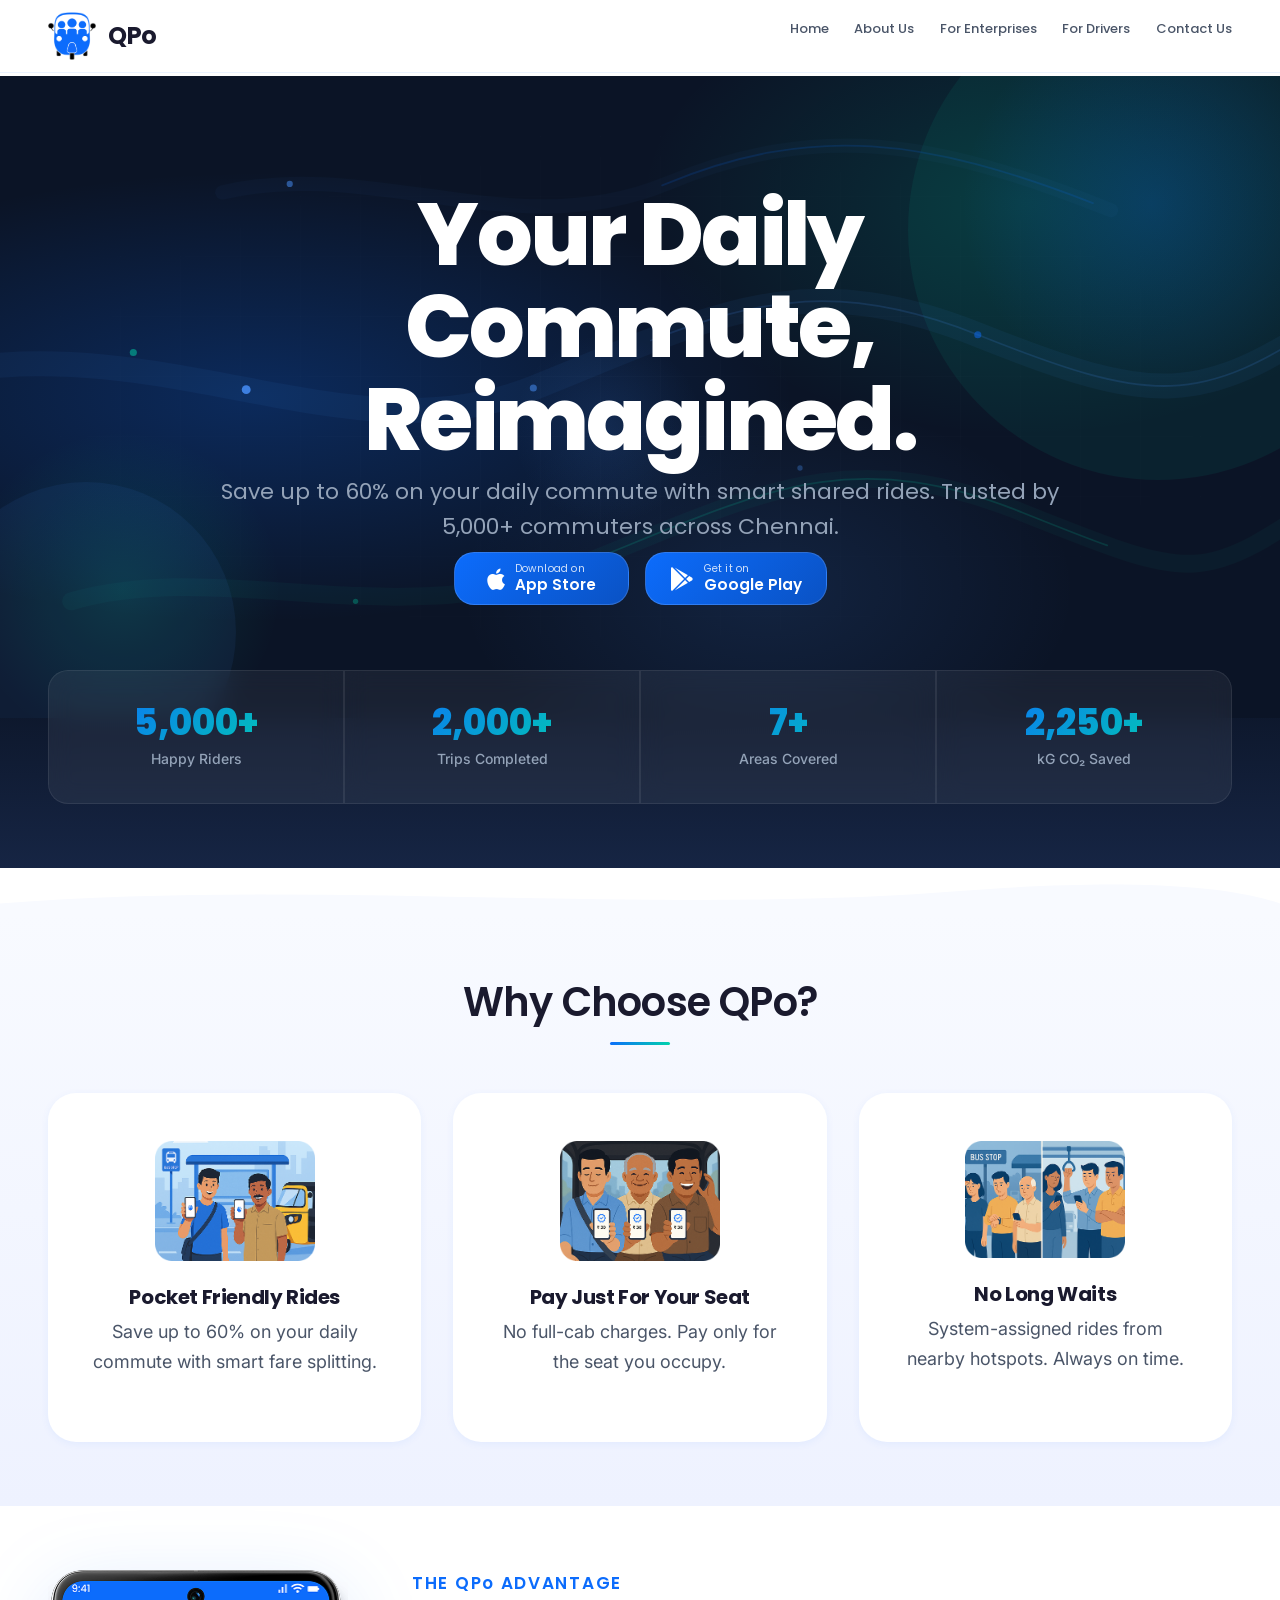
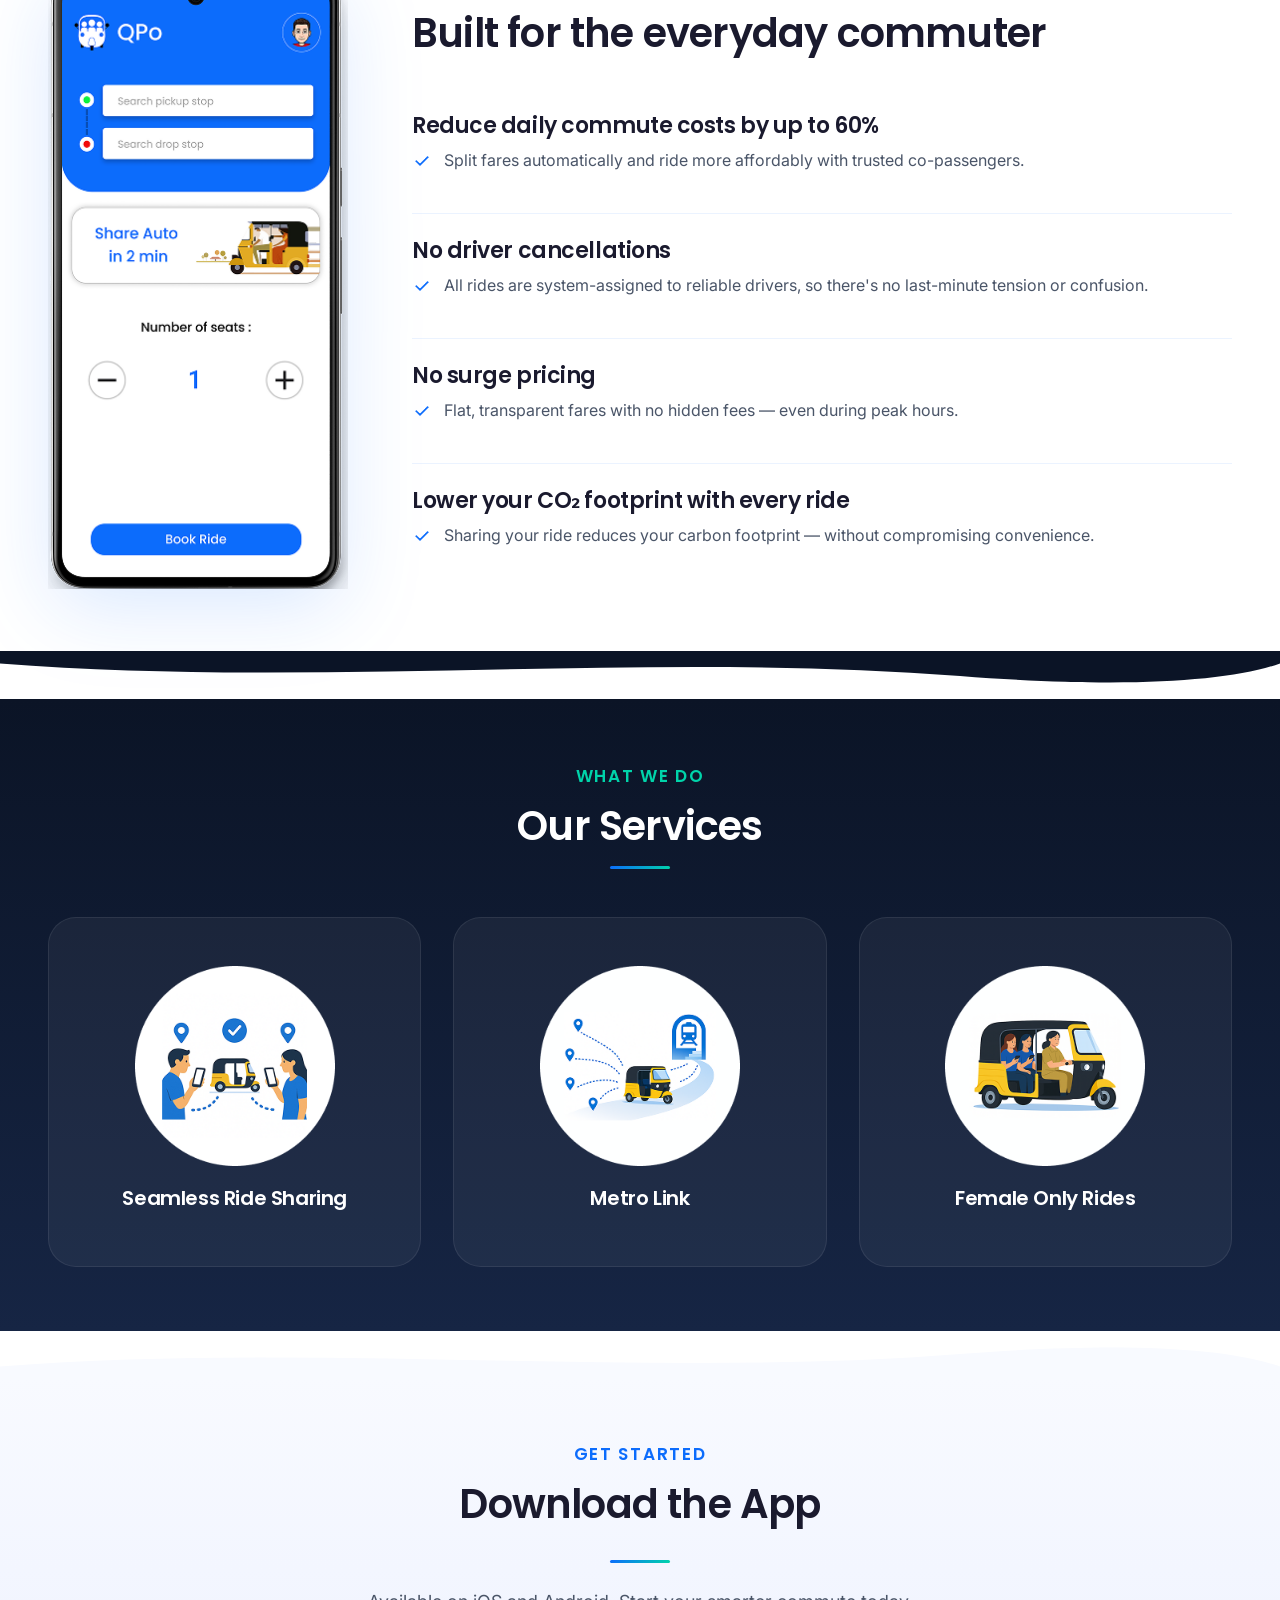
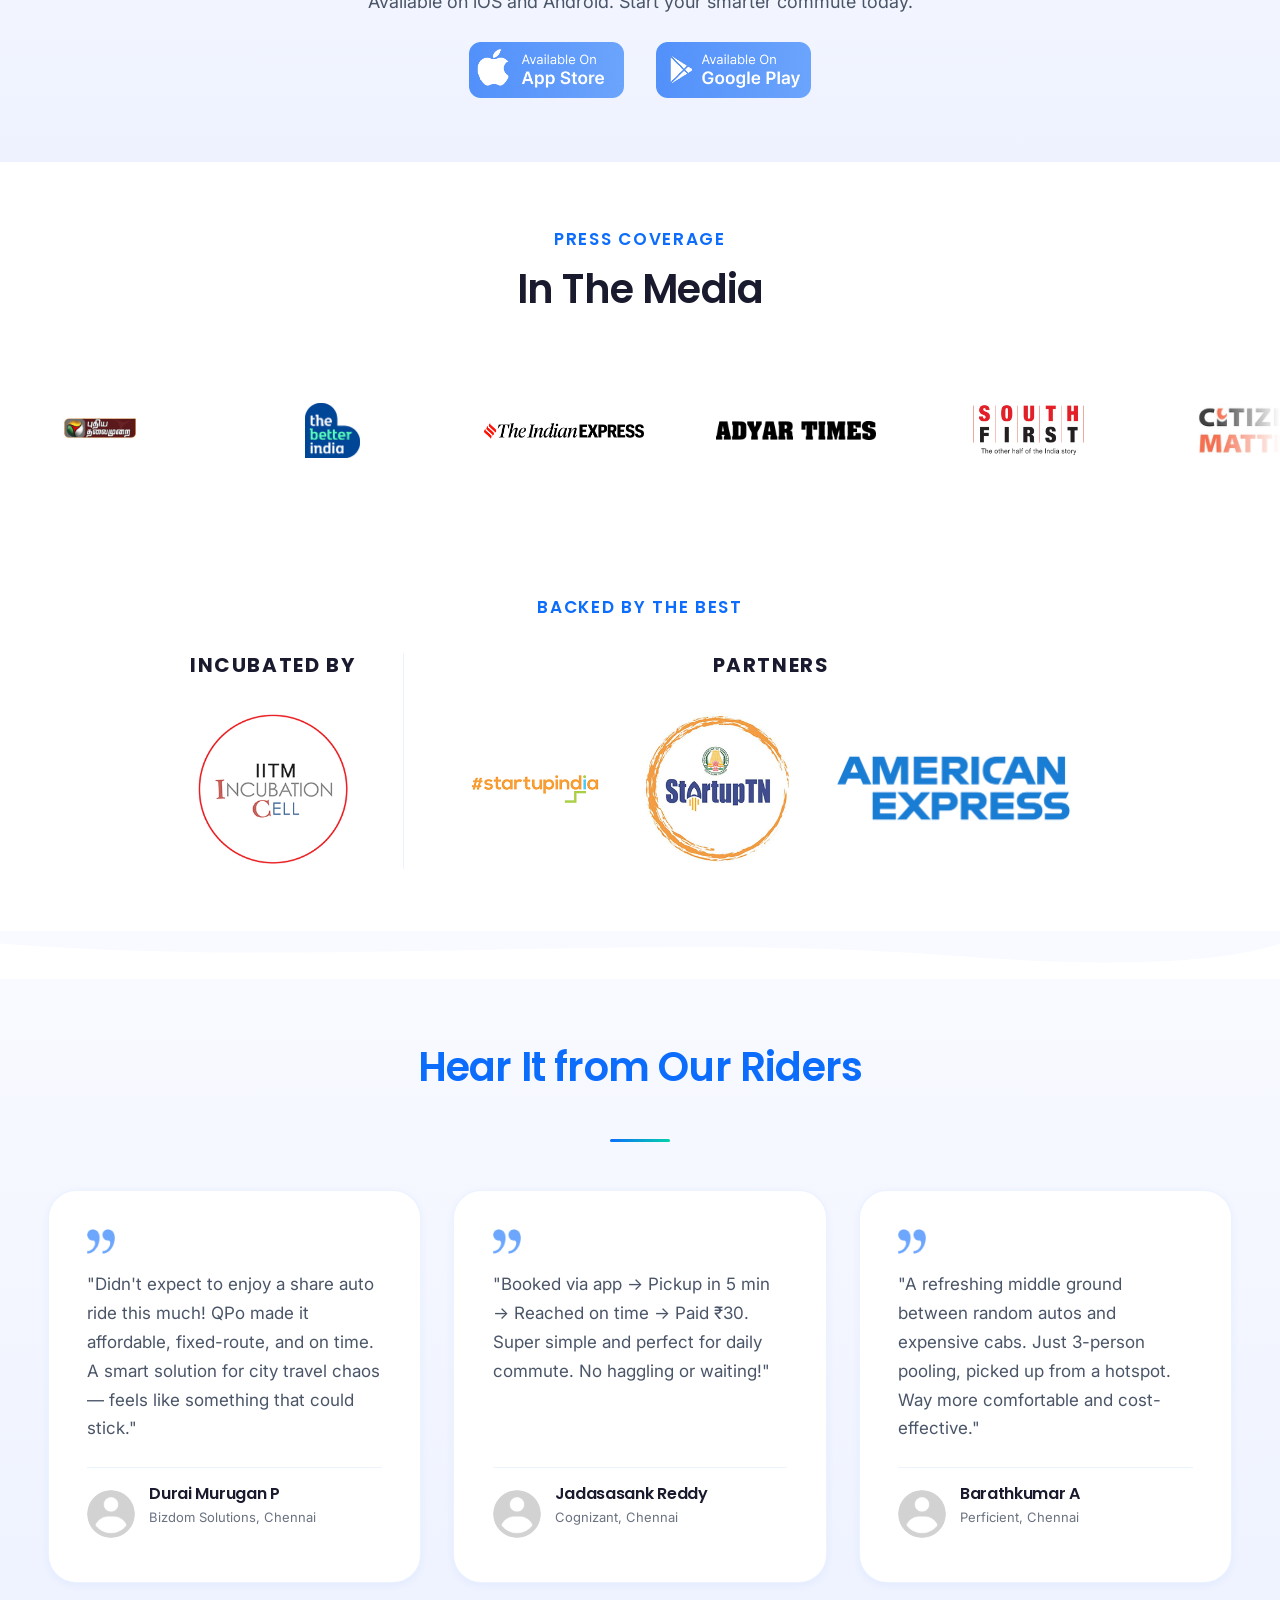
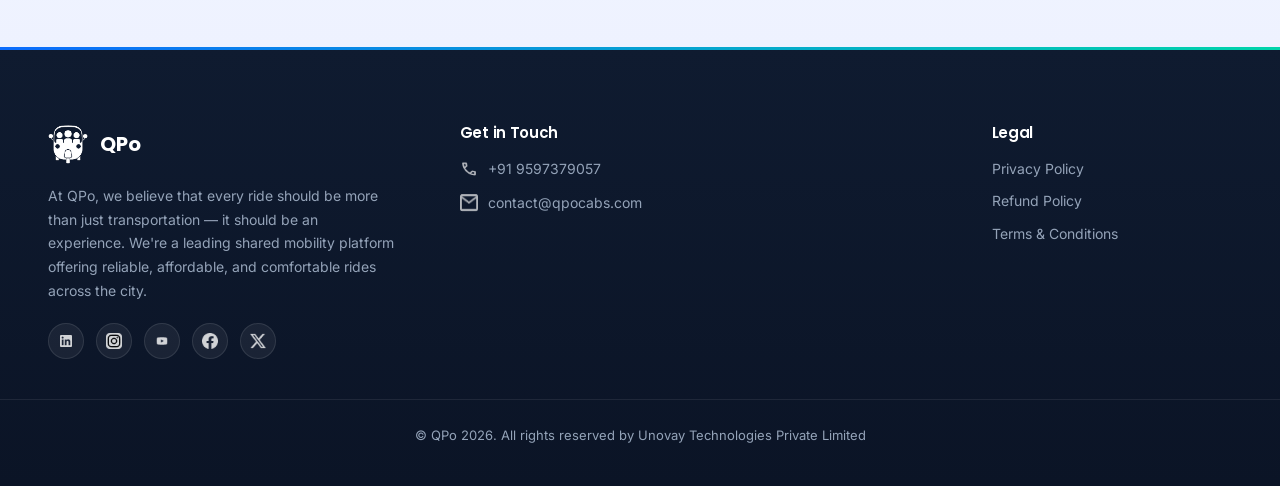
==== commit 9961cd50: "Website revamp updates - partners section, responsive fixes, clean URLs - Added American Express log" ====
--- a/index.html
+++ b/index.html
@@ -4,26 +4,26 @@
     <meta charset="UTF-8">
     <meta name="viewport" content="width=device-width, initial-scale=1.0">
     <title>QPo - Shared Rides, Smarter Commutes</title>
-    <link rel="icon" href="pictures/logo.png" type="image/png">
+    <link rel="icon" href="/pictures/logo.png" type="image/png">
     <link rel="stylesheet" href="https://cdnjs.cloudflare.com/ajax/libs/font-awesome/5.15.4/css/all.min.css" />
     <link href="https://cdn.jsdelivr.net/npm/bootstrap@5.3.3/dist/css/bootstrap.min.css" rel="stylesheet">
-    <link href="main.css" rel="stylesheet">
+    <link href="/main.css" rel="stylesheet">
 </head>
 <body>
 
     <!-- ═══ Header ═══ -->
     <header class="qpo-header">
         <div class="nav-container">
-            <a href="index.html" class="logo">
-                <img src="pictures/QPo logo transparent bg.png" alt="QPo Logo" />
+            <a href="/index.html" class="logo">
+                <img src="/pictures/QPo logo transparent bg.png" alt="QPo Logo" />
                 <span>QPo</span>
             </a>
             <div id="menu-btn" class="fas fa-bars" aria-label="Toggle menu" tabindex="0" role="button"></div>
             <ul class="nav-links">
-                <li><a href="index.html" class="active">Home</a></li>
-                <li><a href="about-us.html">About Us</a></li>
-                <li><a href="For-enterprises.html">For Enterprises</a></li>
-                <li><a href="for-drivers.html">For Drivers</a></li>
+                <li><a href="/index.html" class="active">Home</a></li>
+                <li><a href="/about-us.html">About Us</a></li>
+                <li><a href="/For-enterprises.html">For Enterprises</a></li>
+                <li><a href="/for-drivers.html">For Drivers</a></li>
                 <li><a href="#footer" data-contact-link>Contact Us</a></li>
             </ul>
         </div>
@@ -141,17 +141,17 @@
 
             <div class="qpo-feature-grid reveal-stagger" style="margin-top: 3rem;">
                 <div class="qpo-feature-card-v2 reveal">
-                    <img src="pictures/why-choose-1.png" alt="Pocket Friendly Rides">
+                    <img src="/pictures/why-choose-1.png" alt="Pocket Friendly Rides">
                     <h5>Pocket Friendly Rides</h5>
                     <p style="margin-top: 0.5rem;">Save up to 60% on your daily commute with smart fare splitting.</p>
                 </div>
                 <div class="qpo-feature-card-v2 reveal">
-                    <img src="pictures/why-choose-us-2.png" alt="Pay Just For Your Seat">
+                    <img src="/pictures/why-choose-us-2.png" alt="Pay Just For Your Seat">
                     <h5>Pay Just For Your Seat</h5>
                     <p style="margin-top: 0.5rem;">No full-cab charges. Pay only for the seat you occupy.</p>
                 </div>
                 <div class="qpo-feature-card-v2 reveal">
-                    <img src="pictures/why-choose-us-3.png" alt="No Long Waits">
+                    <img src="/pictures/why-choose-us-3.png" alt="No Long Waits">
                     <h5>No Long Waits</h5>
                     <p style="margin-top: 0.5rem;">System-assigned rides from nearby hotspots. Always on time.</p>
                 </div>
@@ -164,26 +164,26 @@
     <section class="qpo-section">
         <div class="qpo-benefits">
             <div class="qpo-benefits-phone reveal">
-                <img src="pictures/Phone Screen img.png" alt="QPo App Screen">
+                <img src="/pictures/Phone Screen img.png" alt="QPo App Screen">
             </div>
             <div class="qpo-benefits-list">
                 <span class="section-label reveal">The <span class="brand-keep">QPo</span> Advantage</span>
                 <h2 class="reveal" style="margin-bottom: 2rem;">Built for the everyday commuter</h2>
                 <div class="qpo-benefit-item reveal">
                     <h3>Reduce daily commute costs by up to 60%</h3>
-                    <p><img src="pictures/check.png" alt="check"> Split fares automatically and ride more affordably with trusted co-passengers.</p>
+                    <p><img src="/pictures/check.png" alt="check"> Split fares automatically and ride more affordably with trusted co-passengers.</p>
                 </div>
                 <div class="qpo-benefit-item reveal">
                     <h3>No driver cancellations</h3>
-                    <p><img src="pictures/check.png" alt="check"> All rides are system-assigned to reliable drivers, so there's no last-minute tension or confusion.</p>
+                    <p><img src="/pictures/check.png" alt="check"> All rides are system-assigned to reliable drivers, so there's no last-minute tension or confusion.</p>
                 </div>
                 <div class="qpo-benefit-item reveal">
                     <h3>No surge pricing</h3>
-                    <p><img src="pictures/check.png" alt="check"> Flat, transparent fares with no hidden fees — even during peak hours.</p>
+                    <p><img src="/pictures/check.png" alt="check"> Flat, transparent fares with no hidden fees — even during peak hours.</p>
                 </div>
                 <div class="qpo-benefit-item reveal">
                     <h3>Lower your CO&#8322; footprint with every ride</h3>
-                    <p><img src="pictures/check.png" alt="check"> Sharing your ride reduces your carbon footprint — without compromising convenience.</p>
+                    <p><img src="/pictures/check.png" alt="check"> Sharing your ride reduces your carbon footprint — without compromising convenience.</p>
                 </div>
             </div>
         </div>
@@ -195,37 +195,37 @@
             <div class="qpo-mobile-accordion-item">
                 <div class="qpo-mobile-accordion-title">
                     Reduce daily commute costs by up to 60%
-                    <img src="pictures/up-arrow.png" class="arrow" alt="toggle">
+                    <img src="/pictures/up-arrow.png" class="arrow" alt="toggle">
                 </div>
                 <div class="qpo-mobile-accordion-desc">
-                    <p><img src="pictures/check.png" alt="check">Split fares automatically and ride more affordably with trusted co-passengers.</p>
+                    <p><img src="/pictures/check.png" alt="check">Split fares automatically and ride more affordably with trusted co-passengers.</p>
                 </div>
             </div>
             <div class="qpo-mobile-accordion-item">
                 <div class="qpo-mobile-accordion-title">
                     No driver cancellations
-                    <img src="pictures/up-arrow.png" class="arrow" alt="toggle">
+                    <img src="/pictures/up-arrow.png" class="arrow" alt="toggle">
                 </div>
                 <div class="qpo-mobile-accordion-desc">
-                    <p><img src="pictures/check.png" alt="check">All rides are system-assigned to reliable drivers, so there's no last-minute tension or confusion.</p>
+                    <p><img src="/pictures/check.png" alt="check">All rides are system-assigned to reliable drivers, so there's no last-minute tension or confusion.</p>
                 </div>
             </div>
             <div class="qpo-mobile-accordion-item">
                 <div class="qpo-mobile-accordion-title">
                     No surge pricing
-                    <img src="pictures/up-arrow.png" class="arrow" alt="toggle">
+                    <img src="/pictures/up-arrow.png" class="arrow" alt="toggle">
                 </div>
                 <div class="qpo-mobile-accordion-desc">
-                    <p><img src="pictures/check.png" alt="check">Flat, transparent fares with no hidden fees — even during peak hours.</p>
+                    <p><img src="/pictures/check.png" alt="check">Flat, transparent fares with no hidden fees — even during peak hours.</p>
                 </div>
             </div>
             <div class="qpo-mobile-accordion-item">
                 <div class="qpo-mobile-accordion-title">
                     Lower your CO&#8322; footprint with every ride
-                    <img src="pictures/up-arrow.png" class="arrow" alt="toggle">
+                    <img src="/pictures/up-arrow.png" class="arrow" alt="toggle">
                 </div>
                 <div class="qpo-mobile-accordion-desc">
-                    <p><img src="pictures/check.png" alt="check">Sharing your ride reduces your carbon footprint — without compromising convenience.</p>
+                    <p><img src="/pictures/check.png" alt="check">Sharing your ride reduces your carbon footprint — without compromising convenience.</p>
                 </div>
             </div>
         </div>
@@ -249,15 +249,15 @@
 
             <div class="qpo-services-grid reveal-stagger" style="margin-top: 3rem;">
                 <div class="qpo-service-card-v2 reveal">
-                    <img src="pictures/image-1.png" alt="Seamless Ride Sharing">
+                    <img src="/pictures/image-1.png" alt="Seamless Ride Sharing">
                     <h3>Seamless Ride Sharing</h3>
                 </div>
                 <div class="qpo-service-card-v2 reveal">
-                    <img src="pictures/image-2.png" alt="Metro Link">
+                    <img src="/pictures/image-2.png" alt="Metro Link">
                     <h3>Metro Link</h3>
                 </div>
                 <div class="qpo-service-card-v2 reveal">
-                    <img src="pictures/image-3.png" alt="Female Only Rides">
+                    <img src="/pictures/image-3.png" alt="Female Only Rides">
                     <h3>Female Only Rides</h3>
                 </div>
             </div>
@@ -281,8 +281,8 @@
             <div class="accent-line accent-line--center"></div>
             <p class="qpo-download-text" style="max-width: 640px; margin: 1.5rem auto;">Available on iOS and Android. Start your smarter commute today.</p>
             <div class="qpo-download-links" style="margin-top: 1.5rem;">
-                <a href="https://apps.apple.com/us/app/qpo-shareauto/id6742070593"><img src="pictures/apple-store.png" alt="Download on App Store"></a>
-                <a href="https://play.google.com/store/apps/details?id=com.qpocabs.qpo_rider&pli=1"><img src="pictures/play-store.png" alt="Get it on Google Play"></a>
+                <a href="https://apps.apple.com/us/app/qpo-shareauto/id6742070593"><img src="/pictures/apple-store.png" alt="Download on App Store"></a>
+                <a href="https://play.google.com/store/apps/details?id=com.qpocabs.qpo_rider&pli=1"><img src="/pictures/play-store.png" alt="Get it on Google Play"></a>
             </div>
         </div>
     </section>
@@ -297,47 +297,48 @@
         </div>
         <div class="qpo-media-scroll-wrapper" style="margin-top: 2.5rem;">
             <div class="qpo-media-scroll-track">
-                <div class="qpo-media-card"><a href="https://youtu.be/pRxEVFcSMo4?si=vRV1VZRe4TWzk6QQ"><img src="pictures/logo-puthiya-thalaimurai.jpg" alt="Puthiya Thalaimurai"></a><p><a href="https://youtu.be/pRxEVFcSMo4?si=vRV1VZRe4TWzk6QQ">Read Article &rarr;</a></p></div>
-                <div class="qpo-media-card"><a href="https://thebetterindia.com/396401/chennai-college-students-build-app-share-auto-qpo-traffic-route/"><img src="pictures/logo-better-india.png" alt="The Better India"></a><p><a href="https://thebetterindia.com/396401/chennai-college-students-build-app-share-auto-qpo-traffic-route/">Read Article &rarr;</a></p></div>
-                <div class="qpo-media-card"><a href="https://indianexpress.com/article/education/life-in-an-iit-madras-indian-student-oman-cbse-class-12-btech-mechanical-engineering-startup-9531815/"><img src="pictures/logo-indian-express.png" alt="The Indian Express"></a><p><a href="https://indianexpress.com/article/education/life-in-an-iit-madras-indian-student-oman-cbse-class-12-btech-mechanical-engineering-startup-9531815/">Read Article &rarr;</a></p></div>
-                <div class="qpo-media-card"><a href="https://adyartimes.in/qpo-shareride-a-mobile-application-to-hail-share-autos-on-omr/"><img src="pictures/logo-adyar-times.png" alt="Adyar Times"></a><p><a href="https://adyartimes.in/qpo-shareride-a-mobile-application-to-hail-share-autos-on-omr/">Read Article &rarr;</a></p></div>
-                <div class="qpo-media-card"><a href="https://thesouthfirst.com/tamilnadu/qpo-redefining-city-commutes-with-innovative-share-auto-solutions/"><img src="pictures/south-first-logo 2.png" alt="South First"></a><p><a href="https://thesouthfirst.com/tamilnadu/qpo-redefining-city-commutes-with-innovative-share-auto-solutions/">Read Article &rarr;</a></p></div>
-                <div class="qpo-media-card"><a href="https://citizenmatters.in/how-we-built-an-app-to-connect-share-autos-with-commuters-in-chennai/"><img src="pictures/logo-citizen-matters.jpg" alt="Citizen Matters"></a><p><a href="https://citizenmatters.in/how-we-built-an-app-to-connect-share-autos-with-commuters-in-chennai/">Read Article &rarr;</a></p></div>
-                <div class="qpo-media-card"><a href="https://guindytimes.com/articles/qpo-shareride-revolutionizing-the-everyday-ride"><img src="pictures/logo-guindy-times.png" alt="Guindy Times"></a><p><a href="https://guindytimes.com/articles/qpo-shareride-revolutionizing-the-everyday-ride">Read Article &rarr;</a></p></div>
-                <div class="qpo-media-card"><a href="https://www.livechennai.com/detailnews.asp?catid=&newsid=72684"><img src="pictures/logo-live-chennai.jpg" alt="Live Chennai"></a><p><a href="https://www.livechennai.com/detailnews.asp?catid=&newsid=72684">Read Article &rarr;</a></p></div>
-                <div class="qpo-media-card"><a href="https://www.instagram.com/reel/DEpHl1loFRe/?igsh=MWVpamdxcGh5am5uYw=="><img src="pictures/logo-chennai-live.png" alt="Chennai Live 104.8"></a><p><a href="https://www.instagram.com/reel/DEpHl1loFRe/?igsh=MWVpamdxcGh5am5uYw==">Read Article &rarr;</a></p></div>
+                <div class="qpo-media-card"><a href="https://youtu.be/pRxEVFcSMo4?si=vRV1VZRe4TWzk6QQ"><img src="/pictures/logo-puthiya-thalaimurai.jpg" alt="Puthiya Thalaimurai"></a><p><a href="https://youtu.be/pRxEVFcSMo4?si=vRV1VZRe4TWzk6QQ">Read Article &rarr;</a></p></div>
+                <div class="qpo-media-card"><a href="https://thebetterindia.com/396401/chennai-college-students-build-app-share-auto-qpo-traffic-route/"><img src="/pictures/logo-better-india.png" alt="The Better India"></a><p><a href="https://thebetterindia.com/396401/chennai-college-students-build-app-share-auto-qpo-traffic-route/">Read Article &rarr;</a></p></div>
+                <div class="qpo-media-card"><a href="https://indianexpress.com/article/education/life-in-an-iit-madras-indian-student-oman-cbse-class-12-btech-mechanical-engineering-startup-9531815/"><img src="/pictures/logo-indian-express.png" alt="The Indian Express"></a><p><a href="https://indianexpress.com/article/education/life-in-an-iit-madras-indian-student-oman-cbse-class-12-btech-mechanical-engineering-startup-9531815/">Read Article &rarr;</a></p></div>
+                <div class="qpo-media-card"><a href="https://adyartimes.in/qpo-shareride-a-mobile-application-to-hail-share-autos-on-omr/"><img src="/pictures/logo-adyar-times.png" alt="Adyar Times"></a><p><a href="https://adyartimes.in/qpo-shareride-a-mobile-application-to-hail-share-autos-on-omr/">Read Article &rarr;</a></p></div>
+                <div class="qpo-media-card"><a href="https://thesouthfirst.com/tamilnadu/qpo-redefining-city-commutes-with-innovative-share-auto-solutions/"><img src="/pictures/south-first-logo 2.png" alt="South First"></a><p><a href="https://thesouthfirst.com/tamilnadu/qpo-redefining-city-commutes-with-innovative-share-auto-solutions/">Read Article &rarr;</a></p></div>
+                <div class="qpo-media-card"><a href="https://citizenmatters.in/how-we-built-an-app-to-connect-share-autos-with-commuters-in-chennai/"><img src="/pictures/logo-citizen-matters.jpg" alt="Citizen Matters"></a><p><a href="https://citizenmatters.in/how-we-built-an-app-to-connect-share-autos-with-commuters-in-chennai/">Read Article &rarr;</a></p></div>
+                <div class="qpo-media-card"><a href="https://guindytimes.com/articles/qpo-shareride-revolutionizing-the-everyday-ride"><img src="/pictures/logo-guindy-times.png" alt="Guindy Times"></a><p><a href="https://guindytimes.com/articles/qpo-shareride-revolutionizing-the-everyday-ride">Read Article &rarr;</a></p></div>
+                <div class="qpo-media-card"><a href="https://www.livechennai.com/detailnews.asp?catid=&newsid=72684"><img src="/pictures/logo-live-chennai.jpg" alt="Live Chennai"></a><p><a href="https://www.livechennai.com/detailnews.asp?catid=&newsid=72684">Read Article &rarr;</a></p></div>
+                <div class="qpo-media-card"><a href="https://www.instagram.com/reel/DEpHl1loFRe/?igsh=MWVpamdxcGh5am5uYw=="><img src="/pictures/logo-chennai-live.png" alt="Chennai Live 104.8"></a><p><a href="https://www.instagram.com/reel/DEpHl1loFRe/?igsh=MWVpamdxcGh5am5uYw==">Read Article &rarr;</a></p></div>
                 <!-- Duplicate for seamless loop -->
-                <div class="qpo-media-card"><a href="https://youtu.be/pRxEVFcSMo4?si=vRV1VZRe4TWzk6QQ"><img src="pictures/logo-puthiya-thalaimurai.jpg" alt="Puthiya Thalaimurai"></a><p><a href="https://youtu.be/pRxEVFcSMo4?si=vRV1VZRe4TWzk6QQ">Read Article &rarr;</a></p></div>
-                <div class="qpo-media-card"><a href="https://thebetterindia.com/396401/chennai-college-students-build-app-share-auto-qpo-traffic-route/"><img src="pictures/logo-better-india.png" alt="The Better India"></a><p><a href="https://thebetterindia.com/396401/chennai-college-students-build-app-share-auto-qpo-traffic-route/">Read Article &rarr;</a></p></div>
-                <div class="qpo-media-card"><a href="https://indianexpress.com/article/education/life-in-an-iit-madras-indian-student-oman-cbse-class-12-btech-mechanical-engineering-startup-9531815/"><img src="pictures/logo-indian-express.png" alt="The Indian Express"></a><p><a href="https://indianexpress.com/article/education/life-in-an-iit-madras-indian-student-oman-cbse-class-12-btech-mechanical-engineering-startup-9531815/">Read Article &rarr;</a></p></div>
-                <div class="qpo-media-card"><a href="https://adyartimes.in/qpo-shareride-a-mobile-application-to-hail-share-autos-on-omr/"><img src="pictures/logo-adyar-times.png" alt="Adyar Times"></a><p><a href="https://adyartimes.in/qpo-shareride-a-mobile-application-to-hail-share-autos-on-omr/">Read Article &rarr;</a></p></div>
-                <div class="qpo-media-card"><a href="https://thesouthfirst.com/tamilnadu/qpo-redefining-city-commutes-with-innovative-share-auto-solutions/"><img src="pictures/south-first-logo 2.png" alt="South First"></a><p><a href="https://thesouthfirst.com/tamilnadu/qpo-redefining-city-commutes-with-innovative-share-auto-solutions/">Read Article &rarr;</a></p></div>
-                <div class="qpo-media-card"><a href="https://citizenmatters.in/how-we-built-an-app-to-connect-share-autos-with-commuters-in-chennai/"><img src="pictures/logo-citizen-matters.jpg" alt="Citizen Matters"></a><p><a href="https://citizenmatters.in/how-we-built-an-app-to-connect-share-autos-with-commuters-in-chennai/">Read Article &rarr;</a></p></div>
-                <div class="qpo-media-card"><a href="https://guindytimes.com/articles/qpo-shareride-revolutionizing-the-everyday-ride"><img src="pictures/logo-guindy-times.png" alt="Guindy Times"></a><p><a href="https://guindytimes.com/articles/qpo-shareride-revolutionizing-the-everyday-ride">Read Article &rarr;</a></p></div>
-                <div class="qpo-media-card"><a href="https://www.livechennai.com/detailnews.asp?catid=&newsid=72684"><img src="pictures/logo-live-chennai.jpg" alt="Live Chennai"></a><p><a href="https://www.livechennai.com/detailnews.asp?catid=&newsid=72684">Read Article &rarr;</a></p></div>
-                <div class="qpo-media-card"><a href="https://www.instagram.com/reel/DEpHl1loFRe/?igsh=MWVpamdxcGh5am5uYw=="><img src="pictures/logo-chennai-live.png" alt="Chennai Live 104.8"></a><p><a href="https://www.instagram.com/reel/DEpHl1loFRe/?igsh=MWVpamdxcGh5am5uYw==">Read Article &rarr;</a></p></div>
+                <div class="qpo-media-card"><a href="https://youtu.be/pRxEVFcSMo4?si=vRV1VZRe4TWzk6QQ"><img src="/pictures/logo-puthiya-thalaimurai.jpg" alt="Puthiya Thalaimurai"></a><p><a href="https://youtu.be/pRxEVFcSMo4?si=vRV1VZRe4TWzk6QQ">Read Article &rarr;</a></p></div>
+                <div class="qpo-media-card"><a href="https://thebetterindia.com/396401/chennai-college-students-build-app-share-auto-qpo-traffic-route/"><img src="/pictures/logo-better-india.png" alt="The Better India"></a><p><a href="https://thebetterindia.com/396401/chennai-college-students-build-app-share-auto-qpo-traffic-route/">Read Article &rarr;</a></p></div>
+                <div class="qpo-media-card"><a href="https://indianexpress.com/article/education/life-in-an-iit-madras-indian-student-oman-cbse-class-12-btech-mechanical-engineering-startup-9531815/"><img src="/pictures/logo-indian-express.png" alt="The Indian Express"></a><p><a href="https://indianexpress.com/article/education/life-in-an-iit-madras-indian-student-oman-cbse-class-12-btech-mechanical-engineering-startup-9531815/">Read Article &rarr;</a></p></div>
+                <div class="qpo-media-card"><a href="https://adyartimes.in/qpo-shareride-a-mobile-application-to-hail-share-autos-on-omr/"><img src="/pictures/logo-adyar-times.png" alt="Adyar Times"></a><p><a href="https://adyartimes.in/qpo-shareride-a-mobile-application-to-hail-share-autos-on-omr/">Read Article &rarr;</a></p></div>
+                <div class="qpo-media-card"><a href="https://thesouthfirst.com/tamilnadu/qpo-redefining-city-commutes-with-innovative-share-auto-solutions/"><img src="/pictures/south-first-logo 2.png" alt="South First"></a><p><a href="https://thesouthfirst.com/tamilnadu/qpo-redefining-city-commutes-with-innovative-share-auto-solutions/">Read Article &rarr;</a></p></div>
+                <div class="qpo-media-card"><a href="https://citizenmatters.in/how-we-built-an-app-to-connect-share-autos-with-commuters-in-chennai/"><img src="/pictures/logo-citizen-matters.jpg" alt="Citizen Matters"></a><p><a href="https://citizenmatters.in/how-we-built-an-app-to-connect-share-autos-with-commuters-in-chennai/">Read Article &rarr;</a></p></div>
+                <div class="qpo-media-card"><a href="https://guindytimes.com/articles/qpo-shareride-revolutionizing-the-everyday-ride"><img src="/pictures/logo-guindy-times.png" alt="Guindy Times"></a><p><a href="https://guindytimes.com/articles/qpo-shareride-revolutionizing-the-everyday-ride">Read Article &rarr;</a></p></div>
+                <div class="qpo-media-card"><a href="https://www.livechennai.com/detailnews.asp?catid=&newsid=72684"><img src="/pictures/logo-live-chennai.jpg" alt="Live Chennai"></a><p><a href="https://www.livechennai.com/detailnews.asp?catid=&newsid=72684">Read Article &rarr;</a></p></div>
+                <div class="qpo-media-card"><a href="https://www.instagram.com/reel/DEpHl1loFRe/?igsh=MWVpamdxcGh5am5uYw=="><img src="/pictures/logo-chennai-live.png" alt="Chennai Live 104.8"></a><p><a href="https://www.instagram.com/reel/DEpHl1loFRe/?igsh=MWVpamdxcGh5am5uYw==">Read Article &rarr;</a></p></div>
             </div>
         </div>
     </section>
 
 
     <!-- ═══ Supported By / Incubated By ═══ -->
-    <section class="qpo-section qpo-supported">
+    <section class="qpo-section qpo-supported" id="partners">
         <div class="qpo-container">
             <span class="section-label reveal" style="display:block;text-align:center;">Backed By The Best</span>
-            <div class="qpo-supported-wrapper reveal">
-                <div class="qpo-supported-block">
+            <div class="qpo-supported-wrapper reveal" style="gap: clamp(2rem, 4vw, 3rem); align-items: flex-start;">
+                <div class="qpo-supported-block" style="flex: 0 0 auto;">
                     <h3>Incubated By</h3>
                     <div class="qpo-supported-logos">
-                        <img src="pictures/supported-by-1.png" alt="IITM Incubation Cell" style="max-height: 180px;">
+                        <img src="/pictures/supported-by-1.png" alt="IITM Incubation Cell" style="max-height: 160px;">
                     </div>
                 </div>
                 <div class="qpo-supported-divider"></div>
-                <div class="qpo-supported-block">
-                    <h3>Supported By</h3>
-                    <div class="qpo-supported-logos">
-                        <img src="pictures/supported-by-3.png" alt="Startup India" style="max-height: 130px;">
-                        <img src="pictures/supported-by-4.png" alt="Startup TN" style="max-height: 150px;">
+                <div class="qpo-supported-block" style="flex: 1;">
+                    <h3>Partners</h3>
+                    <div class="qpo-supported-logos" style="flex-wrap: nowrap; gap: 2rem;">
+                        <img src="/pictures/supported-by-3.png" alt="Startup India" style="max-height: 140px;">
+                        <img src="/pictures/supported-by-4.png" alt="Startup TN" style="max-height: 160px;">
+                        <img src="/pictures/American-Express-logo.png" alt="American Express" style="max-height: 140px;">
                     </div>
                 </div>
             </div>
@@ -362,34 +363,34 @@
             <!-- Desktop Grid -->
             <div class="qpo-testimonial-grid reveal-stagger" style="margin-top: 3rem;">
                 <div class="qpo-testimonial-card-v2 reveal">
-                    <div class="qpo-testimonial-quote-icon"><img src="pictures/testi-img.png" alt="quote"></div>
+                    <div class="qpo-testimonial-quote-icon"><img src="/pictures/testi-img.png" alt="quote"></div>
                     <div class="qpo-testimonial-body">
                         "Didn't expect to enjoy a share auto ride this much! QPo made it affordable, fixed-route, and on time. A smart solution for city travel chaos — feels like something that could stick."
                     </div>
                     <div class="qpo-testimonial-footer">
-                        <img src="pictures/man.png" alt="Durai Murugan P">
+                        <img src="/pictures/man.png" alt="Durai Murugan P">
                         <div class="qpo-testimonial-info"><h4>Durai Murugan P</h4><p>Bizdom Solutions, Chennai</p></div>
                     </div>
                 </div>
 
                 <div class="qpo-testimonial-card-v2 reveal">
-                    <div class="qpo-testimonial-quote-icon"><img src="pictures/testi-img.png" alt="quote"></div>
+                    <div class="qpo-testimonial-quote-icon"><img src="/pictures/testi-img.png" alt="quote"></div>
                     <div class="qpo-testimonial-body">
                         "Booked via app &rarr; Pickup in 5 min &rarr; Reached on time &rarr; Paid &#8377;30. Super simple and perfect for daily commute. No haggling or waiting!"
                     </div>
                     <div class="qpo-testimonial-footer">
-                        <img src="pictures/man.png" alt="Jadasasank Reddy">
+                        <img src="/pictures/man.png" alt="Jadasasank Reddy">
                         <div class="qpo-testimonial-info"><h4>Jadasasank Reddy</h4><p>Cognizant, Chennai</p></div>
                     </div>
                 </div>
 
                 <div class="qpo-testimonial-card-v2 reveal">
-                    <div class="qpo-testimonial-quote-icon"><img src="pictures/testi-img.png" alt="quote"></div>
+                    <div class="qpo-testimonial-quote-icon"><img src="/pictures/testi-img.png" alt="quote"></div>
                     <div class="qpo-testimonial-body">
                         "A refreshing middle ground between random autos and expensive cabs. Just 3-person pooling, picked up from a hotspot. Way more comfortable and cost-effective."
                     </div>
                     <div class="qpo-testimonial-footer">
-                        <img src="pictures/man.png" alt="Barathkumar A">
+                        <img src="/pictures/man.png" alt="Barathkumar A">
                         <div class="qpo-testimonial-info"><h4>Barathkumar A</h4><p>Perficient, Chennai</p></div>
                     </div>
                 </div>
@@ -399,35 +400,35 @@
             <div class="qpo-testimonial-scroll-wrapper" style="margin-top: 2rem;">
                 <div class="qpo-testimonial-scroll-track">
                     <div class="qpo-testimonial-scroll-card">
-                        <div><img src="pictures/testi-img.png" alt="quote" style="width:28px;height:auto;opacity:0.6;"></div>
+                        <div><img src="/pictures/testi-img.png" alt="quote" style="width:28px;height:auto;opacity:0.6;"></div>
                         <div style="font-size:0.9375rem;color:var(--color-text-secondary);line-height:1.7;">"Didn't expect to enjoy a share auto ride this much! QPo made it affordable, fixed-route, and on time. A smart solution for city travel chaos — feels like something that could stick."</div>
-                        <div style="display:flex;align-items:center;gap:0.75rem;padding-top:0.75rem;border-top:1px solid var(--color-border);"><img src="pictures/man.png" alt="profile" style="width:40px;height:40px;border-radius:50%;"><div><strong style="font-size:0.875rem;">Durai Murugan P</strong><br><span style="font-size:0.75rem;color:var(--color-text-muted);">Bizdom Solutions, Chennai</span></div></div>
-                    </div>
-                    <div class="qpo-testimonial-scroll-card">
-                        <div><img src="pictures/testi-img.png" alt="quote" style="width:28px;height:auto;opacity:0.6;"></div>
+                        <div style="display:flex;align-items:center;gap:0.75rem;padding-top:0.75rem;border-top:1px solid var(--color-border);"><img src="/pictures/man.png" alt="profile" style="width:40px;height:40px;border-radius:50%;"><div><strong style="font-size:0.875rem;">Durai Murugan P</strong><br><span style="font-size:0.75rem;color:var(--color-text-muted);">Bizdom Solutions, Chennai</span></div></div>
+                    </div>
+                    <div class="qpo-testimonial-scroll-card">
+                        <div><img src="/pictures/testi-img.png" alt="quote" style="width:28px;height:auto;opacity:0.6;"></div>
                         <div style="font-size:0.9375rem;color:var(--color-text-secondary);line-height:1.7;">"Booked via app &rarr; Pickup in 5 min &rarr; Reached on time &rarr; Paid &#8377;30. Super simple and perfect for daily commute. No haggling or waiting!"</div>
-                        <div style="display:flex;align-items:center;gap:0.75rem;padding-top:0.75rem;border-top:1px solid var(--color-border);"><img src="pictures/man.png" alt="profile" style="width:40px;height:40px;border-radius:50%;"><div><strong style="font-size:0.875rem;">Jadasasank Reddy</strong><br><span style="font-size:0.75rem;color:var(--color-text-muted);">Cognizant, Chennai</span></div></div>
-                    </div>
-                    <div class="qpo-testimonial-scroll-card">
-                        <div><img src="pictures/testi-img.png" alt="quote" style="width:28px;height:auto;opacity:0.6;"></div>
+                        <div style="display:flex;align-items:center;gap:0.75rem;padding-top:0.75rem;border-top:1px solid var(--color-border);"><img src="/pictures/man.png" alt="profile" style="width:40px;height:40px;border-radius:50%;"><div><strong style="font-size:0.875rem;">Jadasasank Reddy</strong><br><span style="font-size:0.75rem;color:var(--color-text-muted);">Cognizant, Chennai</span></div></div>
+                    </div>
+                    <div class="qpo-testimonial-scroll-card">
+                        <div><img src="/pictures/testi-img.png" alt="quote" style="width:28px;height:auto;opacity:0.6;"></div>
                         <div style="font-size:0.9375rem;color:var(--color-text-secondary);line-height:1.7;">"A refreshing middle ground between random autos and expensive cabs. Just 3-person pooling, picked up from a hotspot. Way more comfortable and cost-effective."</div>
-                        <div style="display:flex;align-items:center;gap:0.75rem;padding-top:0.75rem;border-top:1px solid var(--color-border);"><img src="pictures/man.png" alt="profile" style="width:40px;height:40px;border-radius:50%;"><div><strong style="font-size:0.875rem;">Barathkumar A</strong><br><span style="font-size:0.75rem;color:var(--color-text-muted);">Perficient, Chennai</span></div></div>
+                        <div style="display:flex;align-items:center;gap:0.75rem;padding-top:0.75rem;border-top:1px solid var(--color-border);"><img src="/pictures/man.png" alt="profile" style="width:40px;height:40px;border-radius:50%;"><div><strong style="font-size:0.875rem;">Barathkumar A</strong><br><span style="font-size:0.75rem;color:var(--color-text-muted);">Perficient, Chennai</span></div></div>
                     </div>
                     <!-- Duplicate for loop -->
                     <div class="qpo-testimonial-scroll-card">
-                        <div><img src="pictures/testi-img.png" alt="quote" style="width:28px;height:auto;opacity:0.6;"></div>
+                        <div><img src="/pictures/testi-img.png" alt="quote" style="width:28px;height:auto;opacity:0.6;"></div>
                         <div style="font-size:0.9375rem;color:var(--color-text-secondary);line-height:1.7;">"Didn't expect to enjoy a share auto ride this much! QPo made it affordable, fixed-route, and on time. A smart solution for city travel chaos — feels like something that could stick."</div>
-                        <div style="display:flex;align-items:center;gap:0.75rem;padding-top:0.75rem;border-top:1px solid var(--color-border);"><img src="pictures/man.png" alt="profile" style="width:40px;height:40px;border-radius:50%;"><div><strong style="font-size:0.875rem;">Durai Murugan P</strong><br><span style="font-size:0.75rem;color:var(--color-text-muted);">Bizdom Solutions, Chennai</span></div></div>
-                    </div>
-                    <div class="qpo-testimonial-scroll-card">
-                        <div><img src="pictures/testi-img.png" alt="quote" style="width:28px;height:auto;opacity:0.6;"></div>
+                        <div style="display:flex;align-items:center;gap:0.75rem;padding-top:0.75rem;border-top:1px solid var(--color-border);"><img src="/pictures/man.png" alt="profile" style="width:40px;height:40px;border-radius:50%;"><div><strong style="font-size:0.875rem;">Durai Murugan P</strong><br><span style="font-size:0.75rem;color:var(--color-text-muted);">Bizdom Solutions, Chennai</span></div></div>
+                    </div>
+                    <div class="qpo-testimonial-scroll-card">
+                        <div><img src="/pictures/testi-img.png" alt="quote" style="width:28px;height:auto;opacity:0.6;"></div>
                         <div style="font-size:0.9375rem;color:var(--color-text-secondary);line-height:1.7;">"Booked via app &rarr; Pickup in 5 min &rarr; Reached on time &rarr; Paid &#8377;30. Super simple and perfect for daily commute. No haggling or waiting!"</div>
-                        <div style="display:flex;align-items:center;gap:0.75rem;padding-top:0.75rem;border-top:1px solid var(--color-border);"><img src="pictures/man.png" alt="profile" style="width:40px;height:40px;border-radius:50%;"><div><strong style="font-size:0.875rem;">Jadasasank Reddy</strong><br><span style="font-size:0.75rem;color:var(--color-text-muted);">Cognizant, Chennai</span></div></div>
-                    </div>
-                    <div class="qpo-testimonial-scroll-card">
-                        <div><img src="pictures/testi-img.png" alt="quote" style="width:28px;height:auto;opacity:0.6;"></div>
+                        <div style="display:flex;align-items:center;gap:0.75rem;padding-top:0.75rem;border-top:1px solid var(--color-border);"><img src="/pictures/man.png" alt="profile" style="width:40px;height:40px;border-radius:50%;"><div><strong style="font-size:0.875rem;">Jadasasank Reddy</strong><br><span style="font-size:0.75rem;color:var(--color-text-muted);">Cognizant, Chennai</span></div></div>
+                    </div>
+                    <div class="qpo-testimonial-scroll-card">
+                        <div><img src="/pictures/testi-img.png" alt="quote" style="width:28px;height:auto;opacity:0.6;"></div>
                         <div style="font-size:0.9375rem;color:var(--color-text-secondary);line-height:1.7;">"A refreshing middle ground between random autos and expensive cabs. Just 3-person pooling, picked up from a hotspot. Way more comfortable and cost-effective."</div>
-                        <div style="display:flex;align-items:center;gap:0.75rem;padding-top:0.75rem;border-top:1px solid var(--color-border);"><img src="pictures/man.png" alt="profile" style="width:40px;height:40px;border-radius:50%;"><div><strong style="font-size:0.875rem;">Barathkumar A</strong><br><span style="font-size:0.75rem;color:var(--color-text-muted);">Perficient, Chennai</span></div></div>
+                        <div style="display:flex;align-items:center;gap:0.75rem;padding-top:0.75rem;border-top:1px solid var(--color-border);"><img src="/pictures/man.png" alt="profile" style="width:40px;height:40px;border-radius:50%;"><div><strong style="font-size:0.875rem;">Barathkumar A</strong><br><span style="font-size:0.75rem;color:var(--color-text-muted);">Perficient, Chennai</span></div></div>
                     </div>
                 </div>
             </div>
@@ -440,36 +441,36 @@
         <div class="qpo-footer-content">
             <div class="qpo-footer-brand">
                 <div class="logo">
-                    <img src="pictures/footer-logo.png" alt="QPo Logo">
+                    <img src="/pictures/footer-logo.png" alt="QPo Logo">
                     <span>QPo</span>
                 </div>
                 <p>At QPo, we believe that every ride should be more than just transportation — it should be an experience. We're a leading shared mobility platform offering reliable, affordable, and comfortable rides across the city.</p>
                 <div class="qpo-footer-social">
-                    <a href="https://www.linkedin.com/company/qpo-cabs/"><img src="pictures/linkedin.png" alt="LinkedIn"></a>
-                    <a href="https://www.instagram.com/qpo.app/"><img src="pictures/instagram.png" alt="Instagram"></a>
-                    <a href="https://www.youtube.com/@QPo_Cabs"><img src="pictures/youtube.png" alt="YouTube"></a>
-                    <a href="https://www.facebook.com/qpocabs"><img src="pictures/facebook.png" alt="Facebook"></a>
-                    <a href="https://x.com/qpo_cabs"><img src="pictures/twitter.png" alt="X / Twitter"></a>
+                    <a href="https://www.linkedin.com/company/qpo-cabs/"><img src="/pictures/linkedin.png" alt="LinkedIn"></a>
+                    <a href="https://www.instagram.com/qpo.app/"><img src="/pictures/instagram.png" alt="Instagram"></a>
+                    <a href="https://www.youtube.com/@QPo_Cabs"><img src="/pictures/youtube.png" alt="YouTube"></a>
+                    <a href="https://www.facebook.com/qpocabs"><img src="/pictures/facebook.png" alt="Facebook"></a>
+                    <a href="https://x.com/qpo_cabs"><img src="/pictures/twitter.png" alt="X / Twitter"></a>
                 </div>
             </div>
 
             <div class="qpo-footer-contact">
                 <h4>Get in Touch</h4>
                 <div class="qpo-footer-contact-item">
-                    <img src="pictures/call.png" alt="Phone">
+                    <img src="/pictures/call.png" alt="Phone">
                     <span>+91 9597379057</span>
                 </div>
                 <div class="qpo-footer-contact-item">
-                    <img src="pictures/mail.png" alt="Email">
+                    <img src="/pictures/mail.png" alt="Email">
                     <span>contact@qpocabs.com</span>
                 </div>
             </div>
 
             <div class="qpo-footer-links">
                 <h4>Legal</h4>
-                <a href="policy.html">Privacy Policy</a>
-                <a href="refund_policy.html">Refund Policy</a>
-                <a href="tandc.html">Terms & Conditions</a>
+                <a href="/policy.html">Privacy Policy</a>
+                <a href="/refund_policy.html">Refund Policy</a>
+                <a href="/tandc.html">Terms & Conditions</a>
             </div>
         </div>
 
@@ -480,7 +481,7 @@
 
 
     <script src="https://cdn.jsdelivr.net/npm/bootstrap@5.3.3/dist/js/bootstrap.bundle.min.js"></script>
-    <script src="animations.js"></script>
+    <script src="/animations.js"></script>
 
 </body>
 </html>
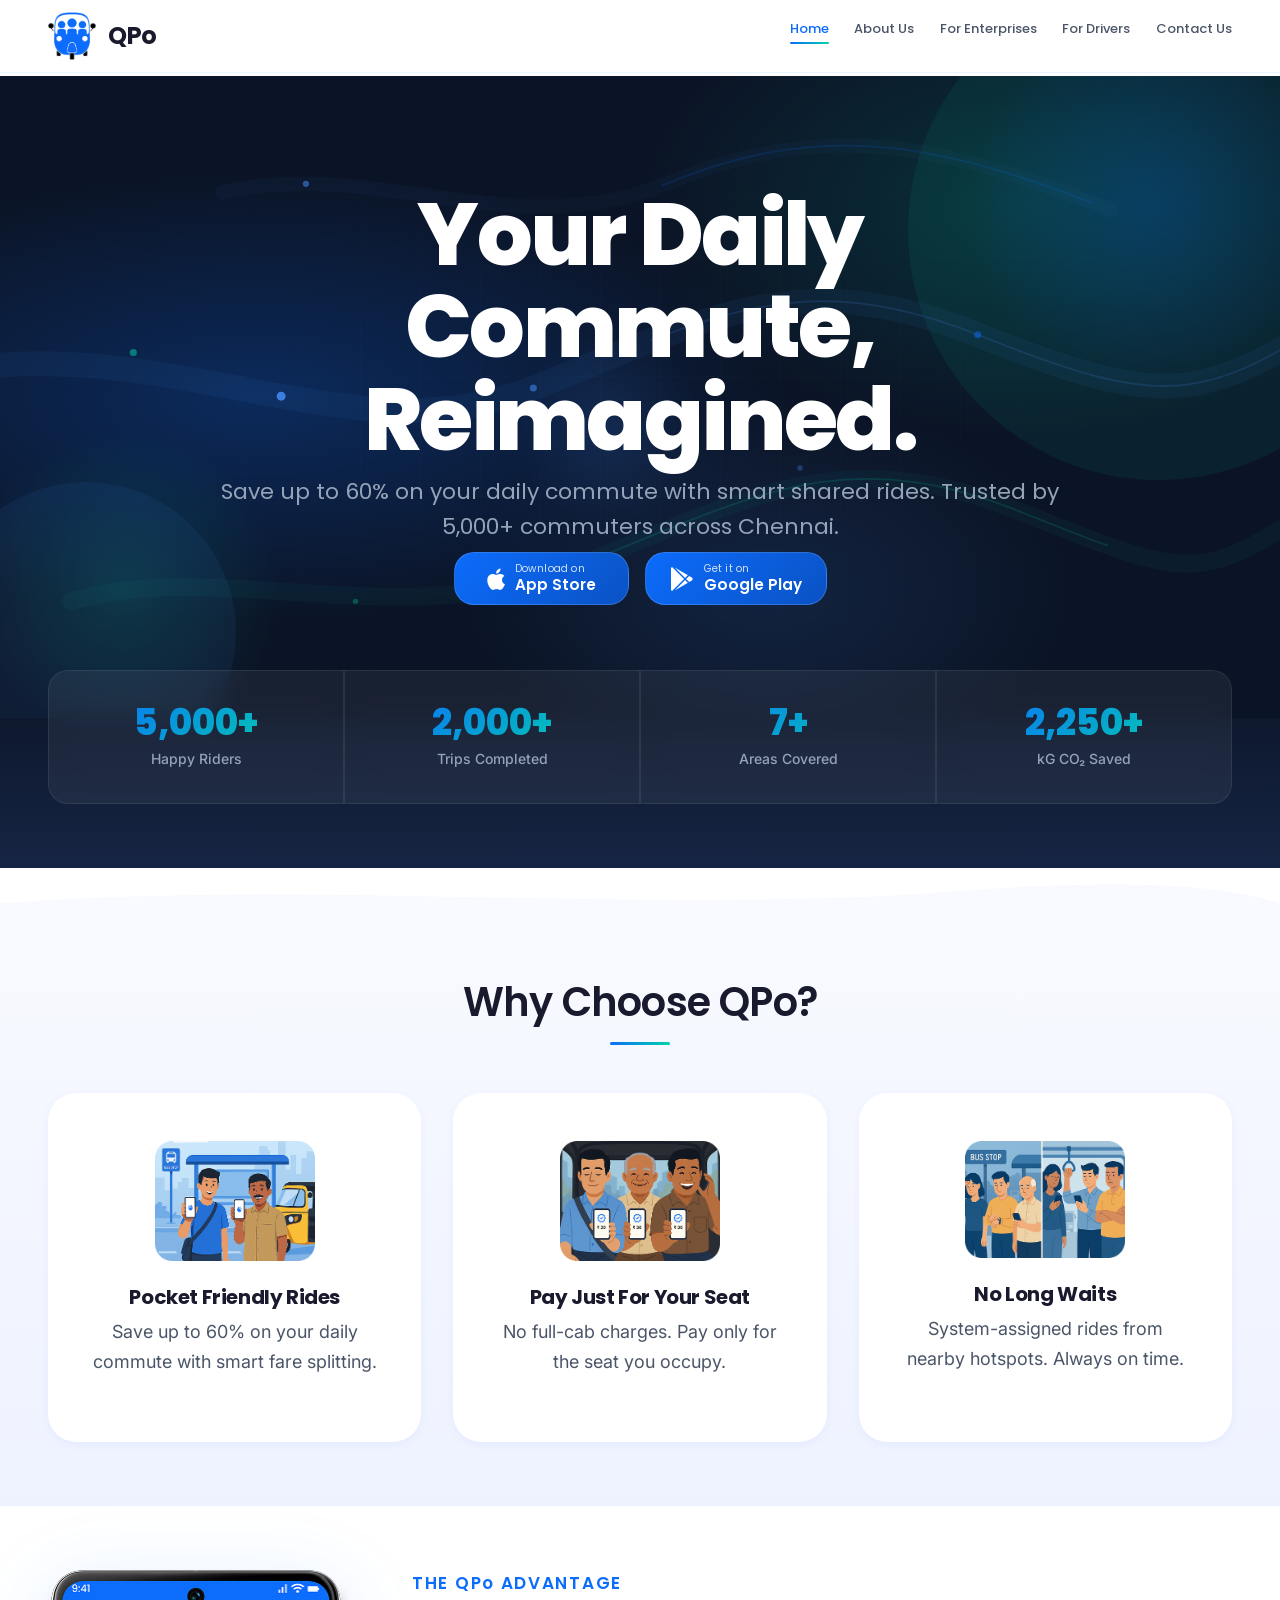
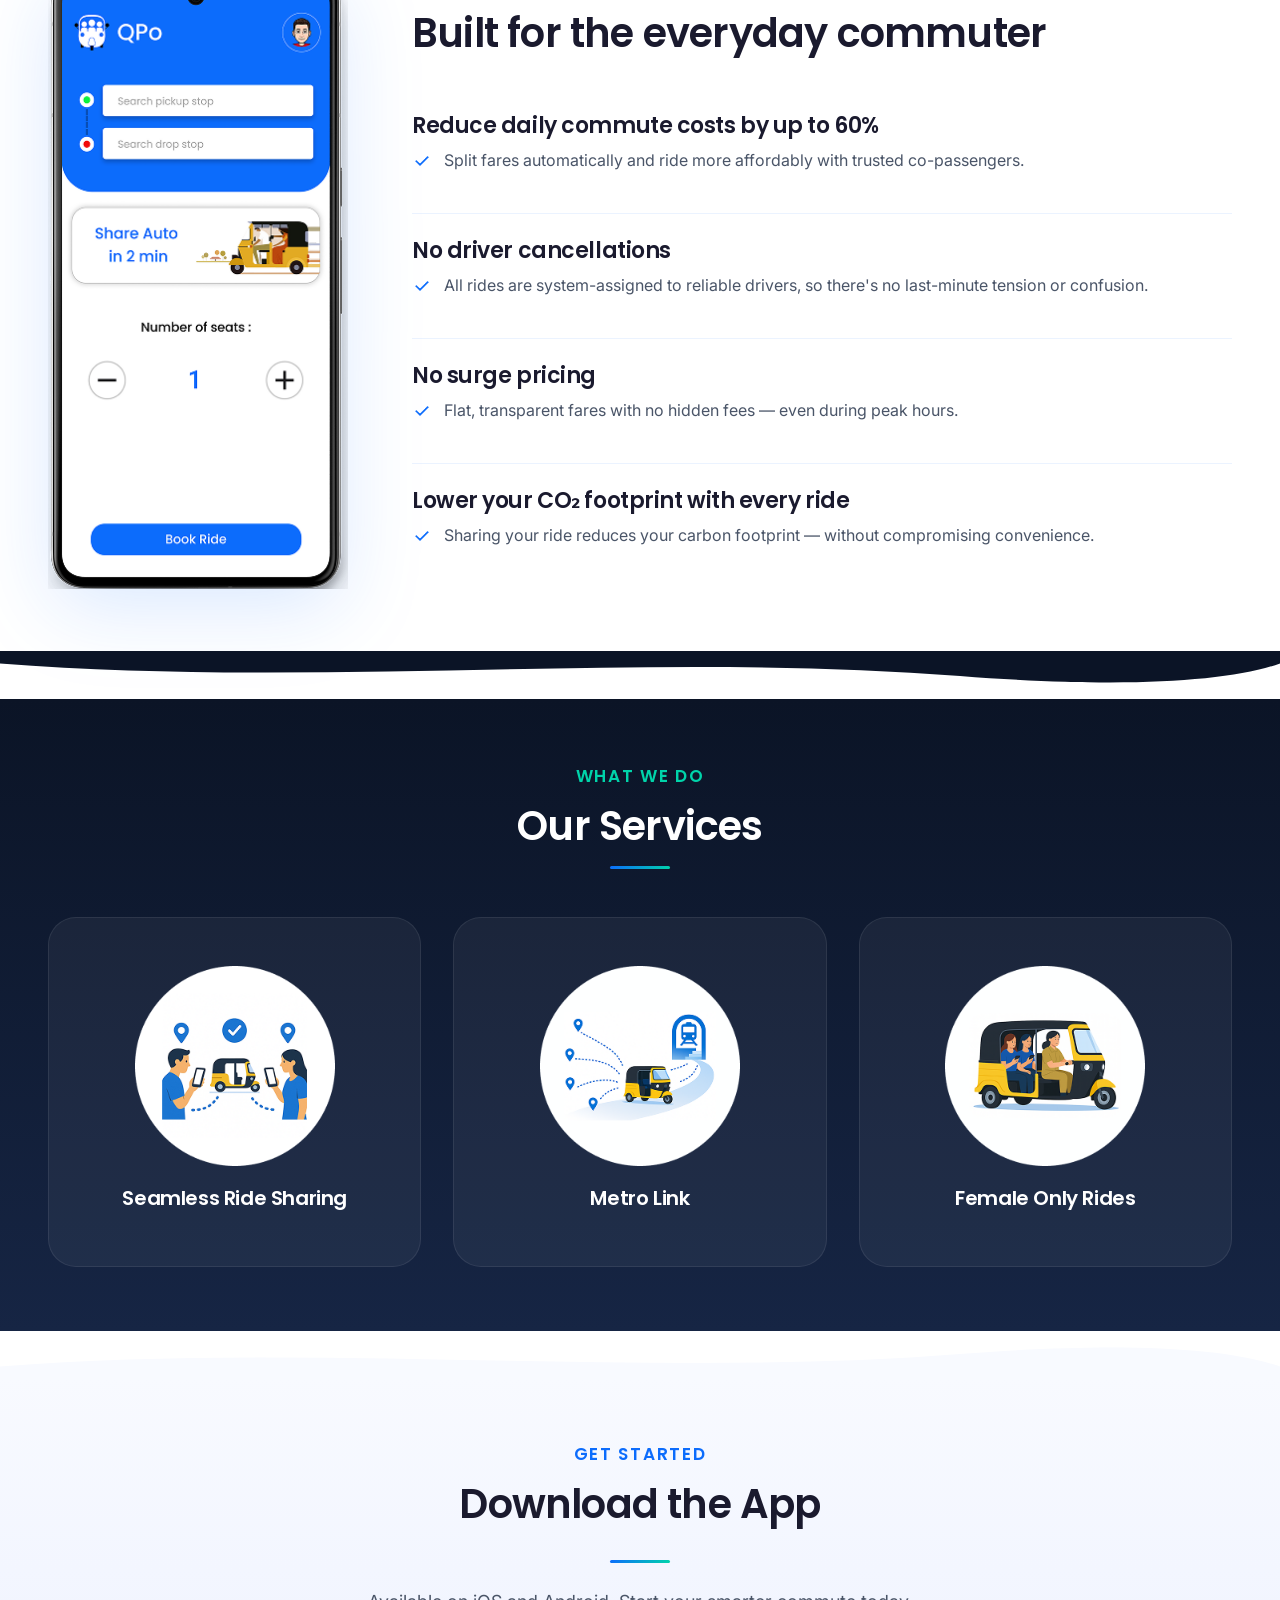
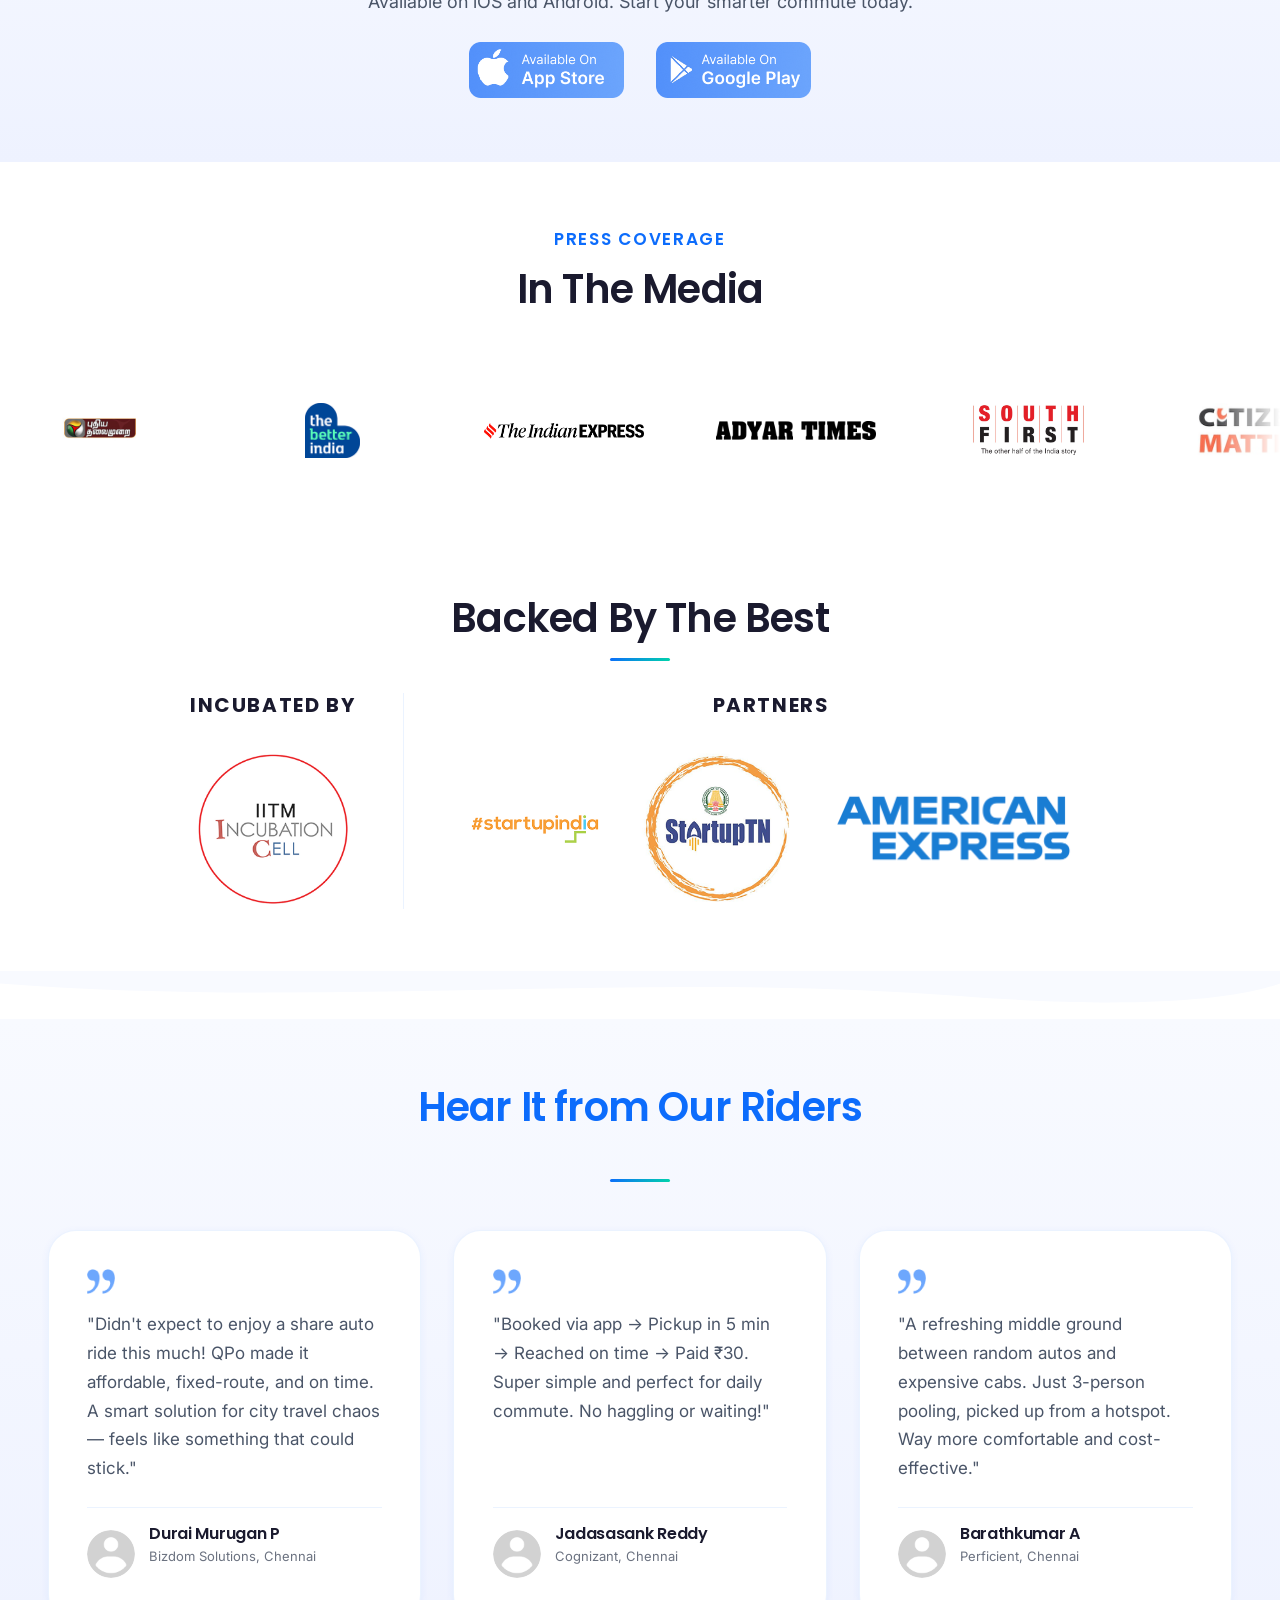
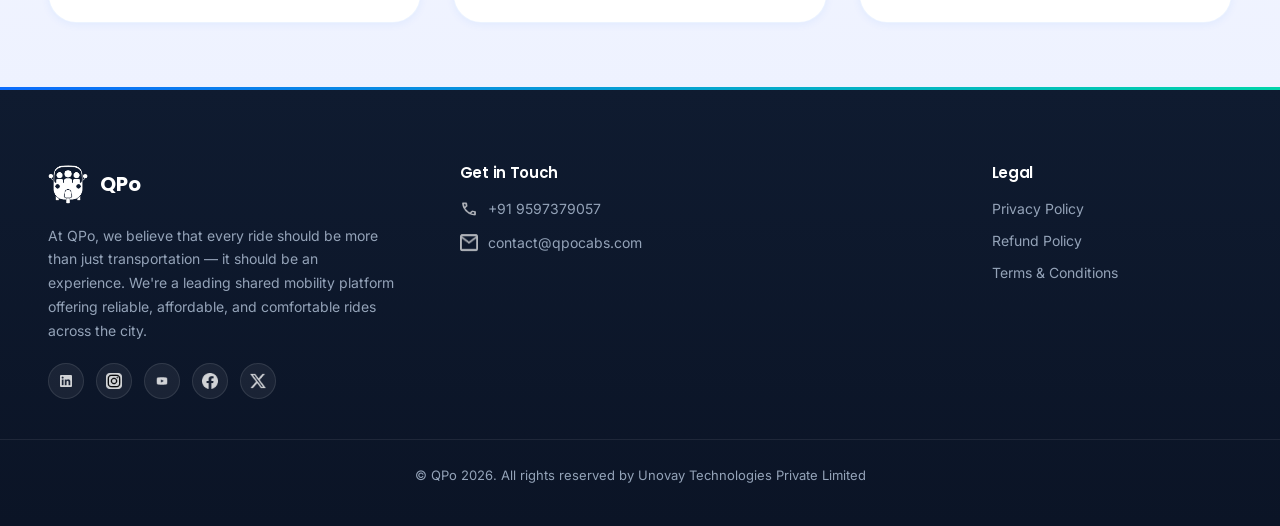
==== commit 6edb76ee: "Increase 'Backed By The Best' heading to match section heading size Co-Authored-By: Claude Opus 4.6 " ====
--- a/index.html
+++ b/index.html
@@ -324,7 +324,8 @@
     <!-- ═══ Supported By / Incubated By ═══ -->
     <section class="qpo-section qpo-supported" id="partners">
         <div class="qpo-container">
-            <span class="section-label reveal" style="display:block;text-align:center;">Backed By The Best</span>
+            <h2 class="reveal" style="text-align:center;">Backed By The Best</h2>
+            <div class="accent-line accent-line--center reveal"></div>
             <div class="qpo-supported-wrapper reveal" style="gap: clamp(2rem, 4vw, 3rem); align-items: flex-start;">
                 <div class="qpo-supported-block" style="flex: 0 0 auto;">
                     <h3>Incubated By</h3>
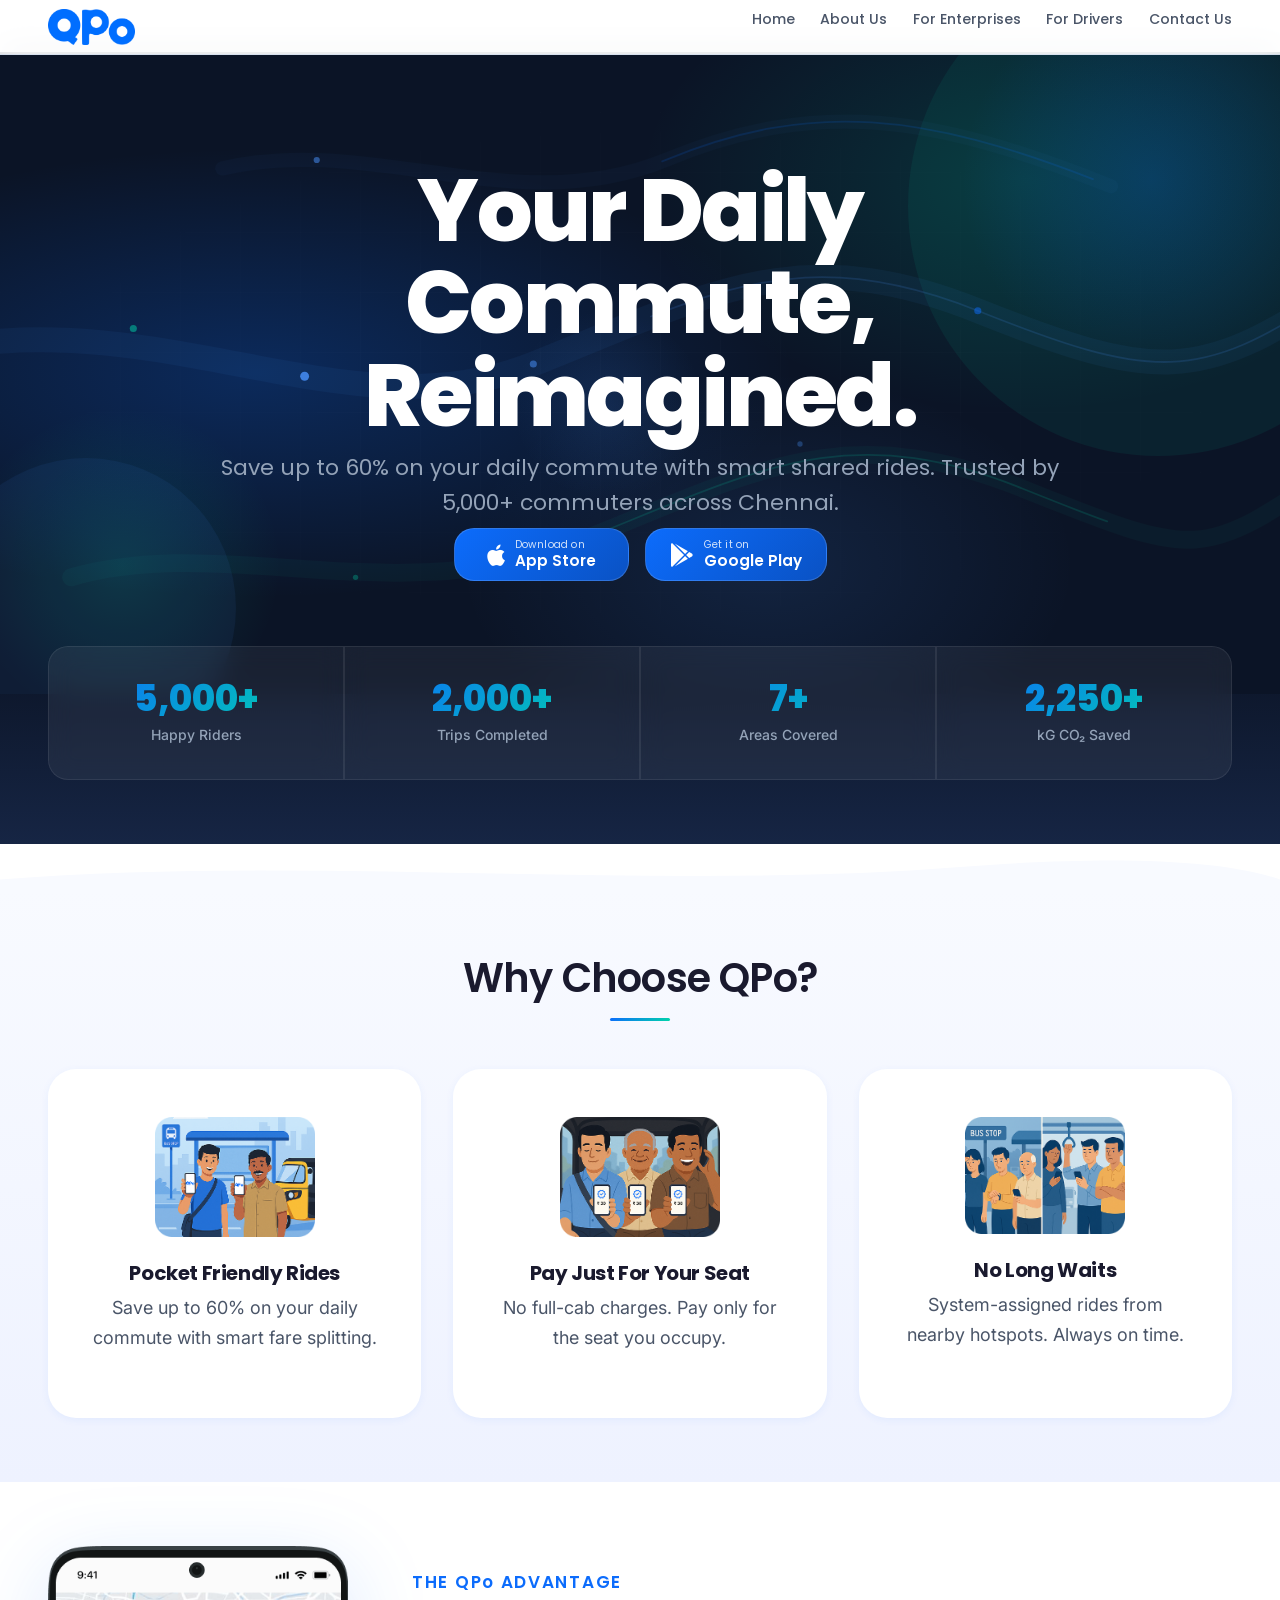
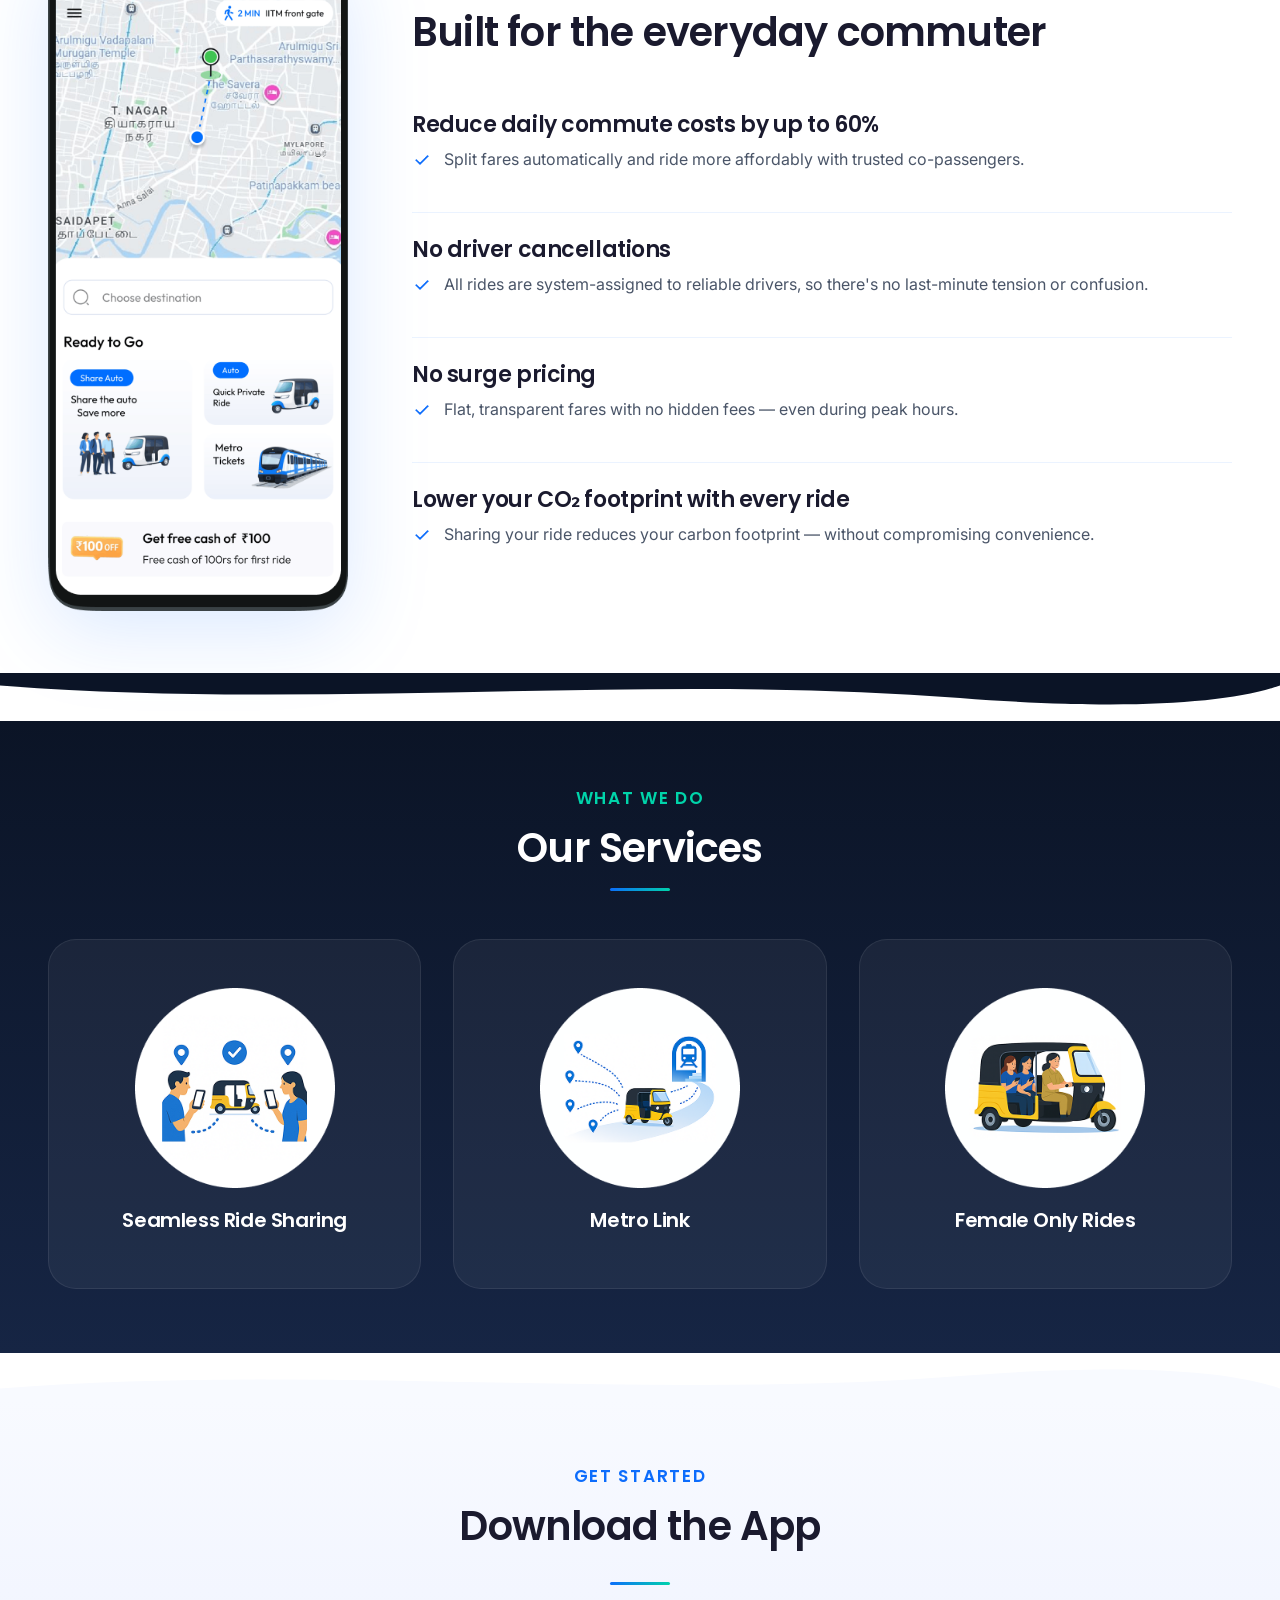
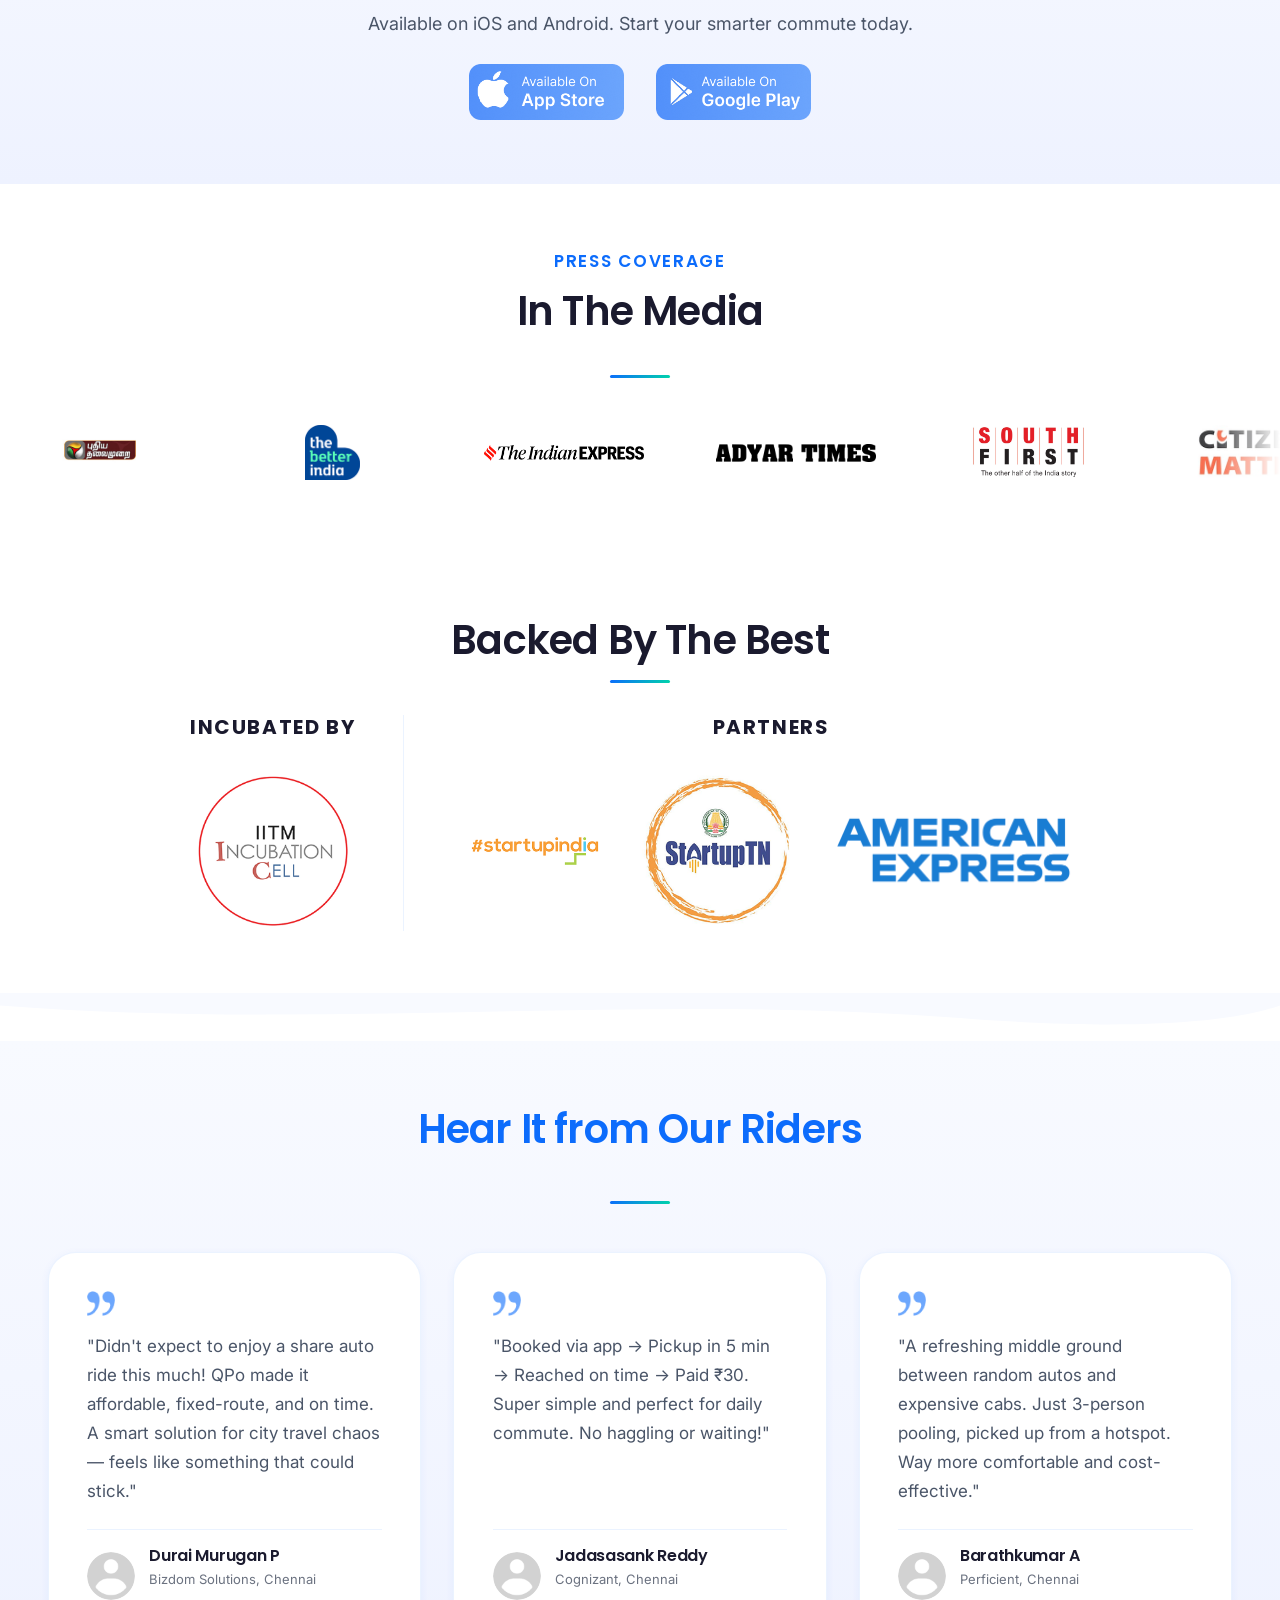
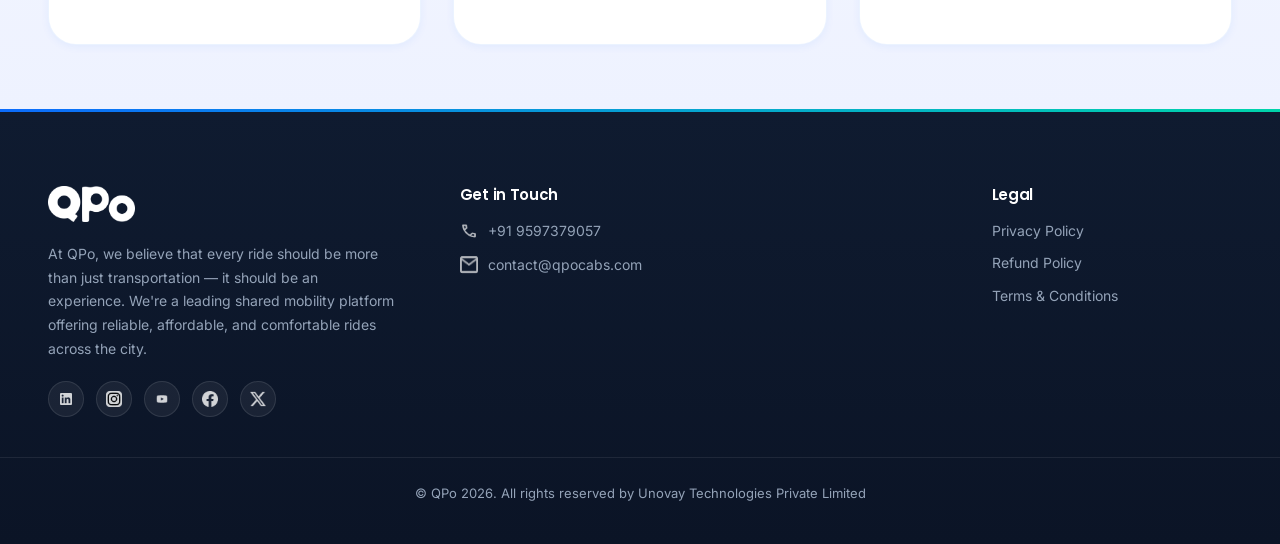
==== commit 7203ec5d: "Update favicon to White in Blue logo, add new assets and UI improvements Change favicon across all p" ====
--- a/index.html
+++ b/index.html
@@ -4,7 +4,7 @@
     <meta charset="UTF-8">
     <meta name="viewport" content="width=device-width, initial-scale=1.0">
     <title>QPo - Shared Rides, Smarter Commutes</title>
-    <link rel="icon" href="/pictures/logo.png" type="image/png">
+    <link rel="icon" href="/pictures/QPo new logos 2026/White in Blue QPo logo.png" type="image/png">
     <link rel="stylesheet" href="https://cdnjs.cloudflare.com/ajax/libs/font-awesome/5.15.4/css/all.min.css" />
     <link href="https://cdn.jsdelivr.net/npm/bootstrap@5.3.3/dist/css/bootstrap.min.css" rel="stylesheet">
     <link href="/main.css" rel="stylesheet">
@@ -15,7 +15,7 @@
     <header class="qpo-header">
         <div class="nav-container">
             <a href="/index.html" class="logo">
-                <img src="/pictures/QPo logo transparent bg.png" alt="QPo Logo" />
+                <img src="/pictures/QPo new logos 2026/Blue original logo transparent.png" alt="QPo Logo" />
                 <span>QPo</span>
             </a>
             <div id="menu-btn" class="fas fa-bars" aria-label="Toggle menu" tabindex="0" role="button"></div>
@@ -141,7 +141,7 @@
 
             <div class="qpo-feature-grid reveal-stagger" style="margin-top: 3rem;">
                 <div class="qpo-feature-card-v2 reveal">
-                    <img src="/pictures/why-choose-1.png" alt="Pocket Friendly Rides">
+                    <img src="/pictures/why-choose-1 new.png" alt="Pocket Friendly Rides">
                     <h5>Pocket Friendly Rides</h5>
                     <p style="margin-top: 0.5rem;">Save up to 60% on your daily commute with smart fare splitting.</p>
                 </div>
@@ -164,7 +164,7 @@
     <section class="qpo-section">
         <div class="qpo-benefits">
             <div class="qpo-benefits-phone reveal">
-                <img src="/pictures/Phone Screen img.png" alt="QPo App Screen">
+                <img src="/pictures/Rider new home screen-1 phone.png" alt="QPo App Screen">
             </div>
             <div class="qpo-benefits-list">
                 <span class="section-label reveal">The <span class="brand-keep">QPo</span> Advantage</span>
@@ -442,7 +442,7 @@
         <div class="qpo-footer-content">
             <div class="qpo-footer-brand">
                 <div class="logo">
-                    <img src="/pictures/footer-logo.png" alt="QPo Logo">
+                    <img src="/pictures/QPo new logos 2026/White original QPo logo transparent.png" alt="QPo Logo">
                     <span>QPo</span>
                 </div>
                 <p>At QPo, we believe that every ride should be more than just transportation — it should be an experience. We're a leading shared mobility platform offering reliable, affordable, and comfortable rides across the city.</p>
--- a/main.css
+++ b/main.css
@@ -232,7 +232,7 @@
   align-items: center;
   max-width: var(--container-max);
   margin: 0 auto;
-  padding: 0.75rem var(--container-padding);
+  padding: 0.4rem var(--container-padding);
 }
 
 .qpo-header .logo {
@@ -243,20 +243,15 @@
 }
 
 .qpo-header .logo img {
-  width: 48px;
-  height: 48px;
+  height: 36px;
+  width: auto;
   border-radius: 0;
   background: transparent;
-  mix-blend-mode: multiply;
   object-fit: contain;
 }
 
 .qpo-header .logo span {
-  font-family: var(--font-display);
-  font-size: clamp(1.25rem, 2vw, 1.5rem);
-  font-weight: 700;
-  color: var(--color-text);
-  letter-spacing: -0.02em;
+  display: none;
 }
 
 .qpo-header .nav-links {
@@ -268,7 +263,7 @@
 
 .qpo-header .nav-links a {
   font-family: var(--font-display);
-  font-size: clamp(0.8125rem, 1vw, 0.9375rem);
+  font-size: clamp(0.875rem, 1.1vw, 1rem);
   font-weight: 500;
   white-space: nowrap;
   color: var(--color-text-secondary);
@@ -319,7 +314,7 @@
 
 /* Header spacer to push content below fixed header */
 .header-spacer {
-  height: 76px;
+  height: 52px;
 }
 
 
@@ -985,16 +980,13 @@
 }
 
 .qpo-footer-brand .logo img {
-  width: 40px;
-  height: 40px;
-  border-radius: var(--radius-sm);
+  height: 36px;
+  width: auto;
+  border-radius: 0;
 }
 
 .qpo-footer-brand .logo span {
-  font-family: var(--font-display);
-  font-size: 1.25rem;
-  font-weight: 700;
-  color: var(--color-white);
+  display: none;
 }
 
 .qpo-footer-brand p {
@@ -1467,14 +1459,31 @@
   display: flex;
 }
 
+.qpo-driver-right-col {
+  flex-direction: column;
+  gap: 0.5rem;
+  justify-content: center;
+  align-items: center;
+}
+
 .qpo-driver-hero .qpo-hero-image img {
-  width: 150%;
-  max-width: none;
+  width: 100%;
+  max-width: 380px;
   object-fit: contain;
   border-radius: 0;
   filter: drop-shadow(0 10px 40px rgba(0, 0, 0, 0.25));
-  margin-left: -30%;
-  margin-top: -40px;
+}
+
+/* Light store buttons for dark backgrounds */
+.qpo-store-btn--light {
+  background: rgba(255, 255, 255, 0.15) !important;
+  border: 1px solid rgba(255, 255, 255, 0.3) !important;
+  backdrop-filter: blur(8px);
+}
+
+.qpo-store-btn--light:hover {
+  background: rgba(255, 255, 255, 0.25) !important;
+  box-shadow: 0 6px 20px rgba(255, 255, 255, 0.15) !important;
 }
 
 .qpo-driver-form-wrapper {
@@ -1596,7 +1605,7 @@
   .qpo-driver-hero .qpo-hero-image img {
     max-width: 350px;
     position: relative;
-    left: -30px;
+    left: -10px;
   }
 
   .qpo-driver-form-wrapper {
@@ -1690,6 +1699,39 @@
     display: none;
   }
 
+  /* Single column grids on mobile */
+  .qpo-feature-grid,
+  .qpo-services-grid,
+  .qpo-team-grid {
+    grid-template-columns: 1fr !important;
+  }
+
+  .qpo-feature-grid > :last-child:nth-child(odd),
+  .qpo-services-grid > :last-child:nth-child(odd),
+  .qpo-team-grid > :last-child:nth-child(odd) {
+    grid-column: auto !important;
+    max-width: 100% !important;
+    margin: 0 !important;
+  }
+
+  .qpo-team-card img {
+    width: 140px;
+    height: 140px;
+  }
+
+  /* Center Get Started section on mobile */
+  .qpo-section--surface [style*="grid-template-columns:1fr 1.2fr"],
+  .qpo-section--surface [style*="grid-template-columns: 1fr 1.2fr"] {
+    grid-template-columns: 1fr !important;
+    text-align: center;
+  }
+
+  .qpo-steps .qpo-step {
+    flex-direction: column;
+    align-items: center;
+    text-align: center;
+  }
+
   /* Show mobile accordion, hide desktop benefits */
   .qpo-mobile-accordion {
     display: block;
@@ -1728,6 +1770,20 @@
     margin: 0 auto;
   }
 
+  .qpo-supported-block {
+    width: 100%;
+    align-items: center;
+  }
+
+  .qpo-supported-logos {
+    flex-wrap: wrap !important;
+    justify-content: center;
+  }
+
+  .qpo-supported-logos img {
+    max-height: 80px !important;
+  }
+
   .qpo-hero {
     min-height: auto;
     padding: clamp(3rem, 8vw, 5rem) 0;
@@ -1745,12 +1801,12 @@
   }
 
   .qpo-driver-hero .qpo-hero-image img {
-    max-width: 95%;
-    width: 340px;
+    max-width: 80%;
+    width: 280px;
     display: block;
     margin: 0 auto;
     position: relative;
-    left: -70px;
+    left: 15px;
   }
 
   .qpo-driver-hero .qpo-hero-content [style*="grid-template-columns"] {
@@ -1770,6 +1826,12 @@
     margin-left: auto;
     margin-right: auto;
     width: 160px;
+  }
+
+  /* Hide phone screenshot in Get Started on mobile */
+  .qpo-section--surface [style*="grid-template-columns:1fr 1.2fr"] > div:first-child,
+  .qpo-section--surface [style*="grid-template-columns: 1fr 1.2fr"] > div:first-child {
+    display: none;
   }
 }
 
@@ -1780,7 +1842,17 @@
   .qpo-services-grid,
   .qpo-feature-grid,
   .qpo-team-grid {
-    grid-template-columns: repeat(2, 1fr);
+    grid-template-columns: repeat(2, 1fr) !important;
+  }
+
+  /* Center enterprise images when Bootstrap cols stack */
+  .qpo-container .row .col-lg-6 {
+    text-align: center;
+  }
+
+  .qpo-container .row .col-lg-6 img {
+    max-width: 80%;
+    margin: 0 auto;
   }
 
   .qpo-stats-grid {
@@ -1800,12 +1872,22 @@
   }
 }
 
-@media (max-width: 480px) {
+/* Override 2-col back to 1-col on phones */
+@media (max-width: 600px) {
+  .qpo-feature-grid,
+  .qpo-services-grid,
+  .qpo-team-grid {
+    grid-template-columns: 1fr !important;
+  }
+
   .qpo-testimonial-grid > :last-child:nth-child(odd),
   .qpo-services-grid > :last-child:nth-child(odd),
   .qpo-stats-grid > :last-child:nth-child(odd),
+  .qpo-feature-grid > :last-child:nth-child(odd),
   .qpo-team-grid > :last-child:nth-child(odd) {
-    max-width: 100%;
+    max-width: 100% !important;
+    grid-column: auto !important;
+    margin: 0 !important;
   }
 }
 
